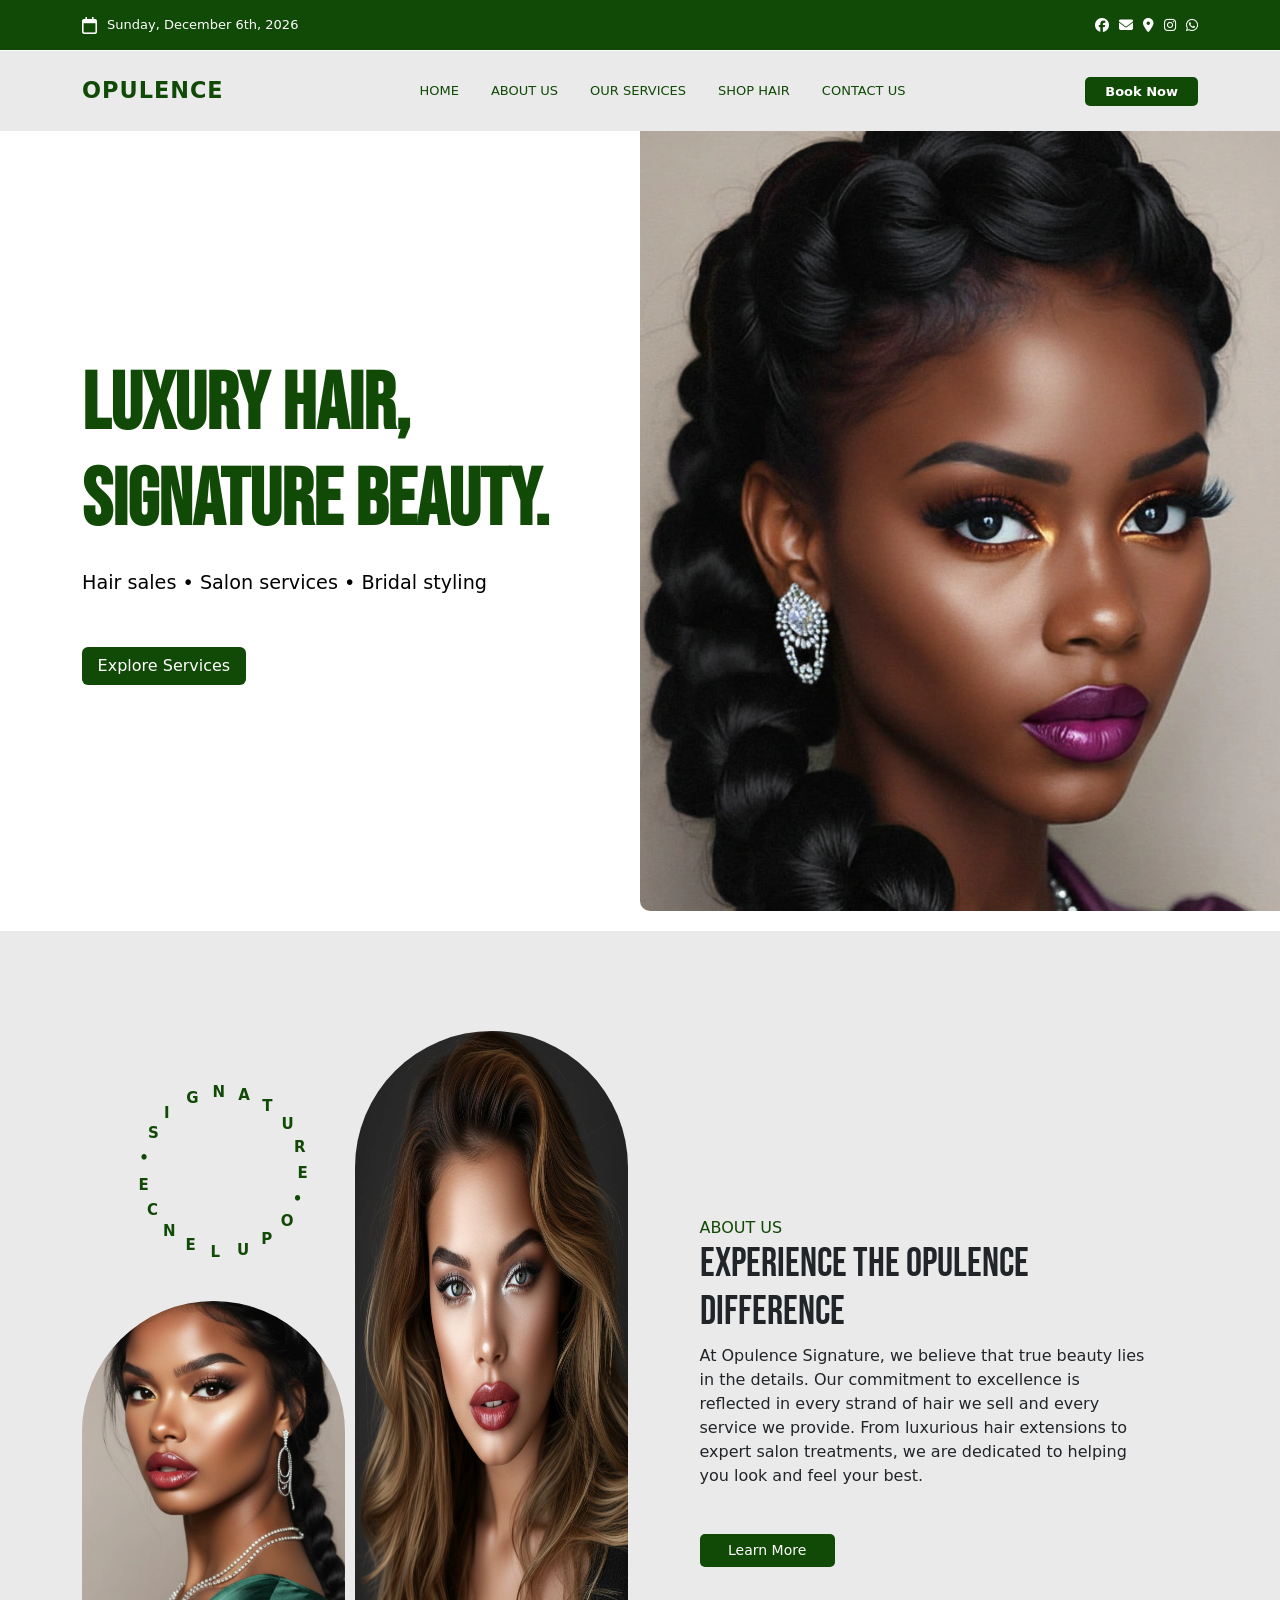
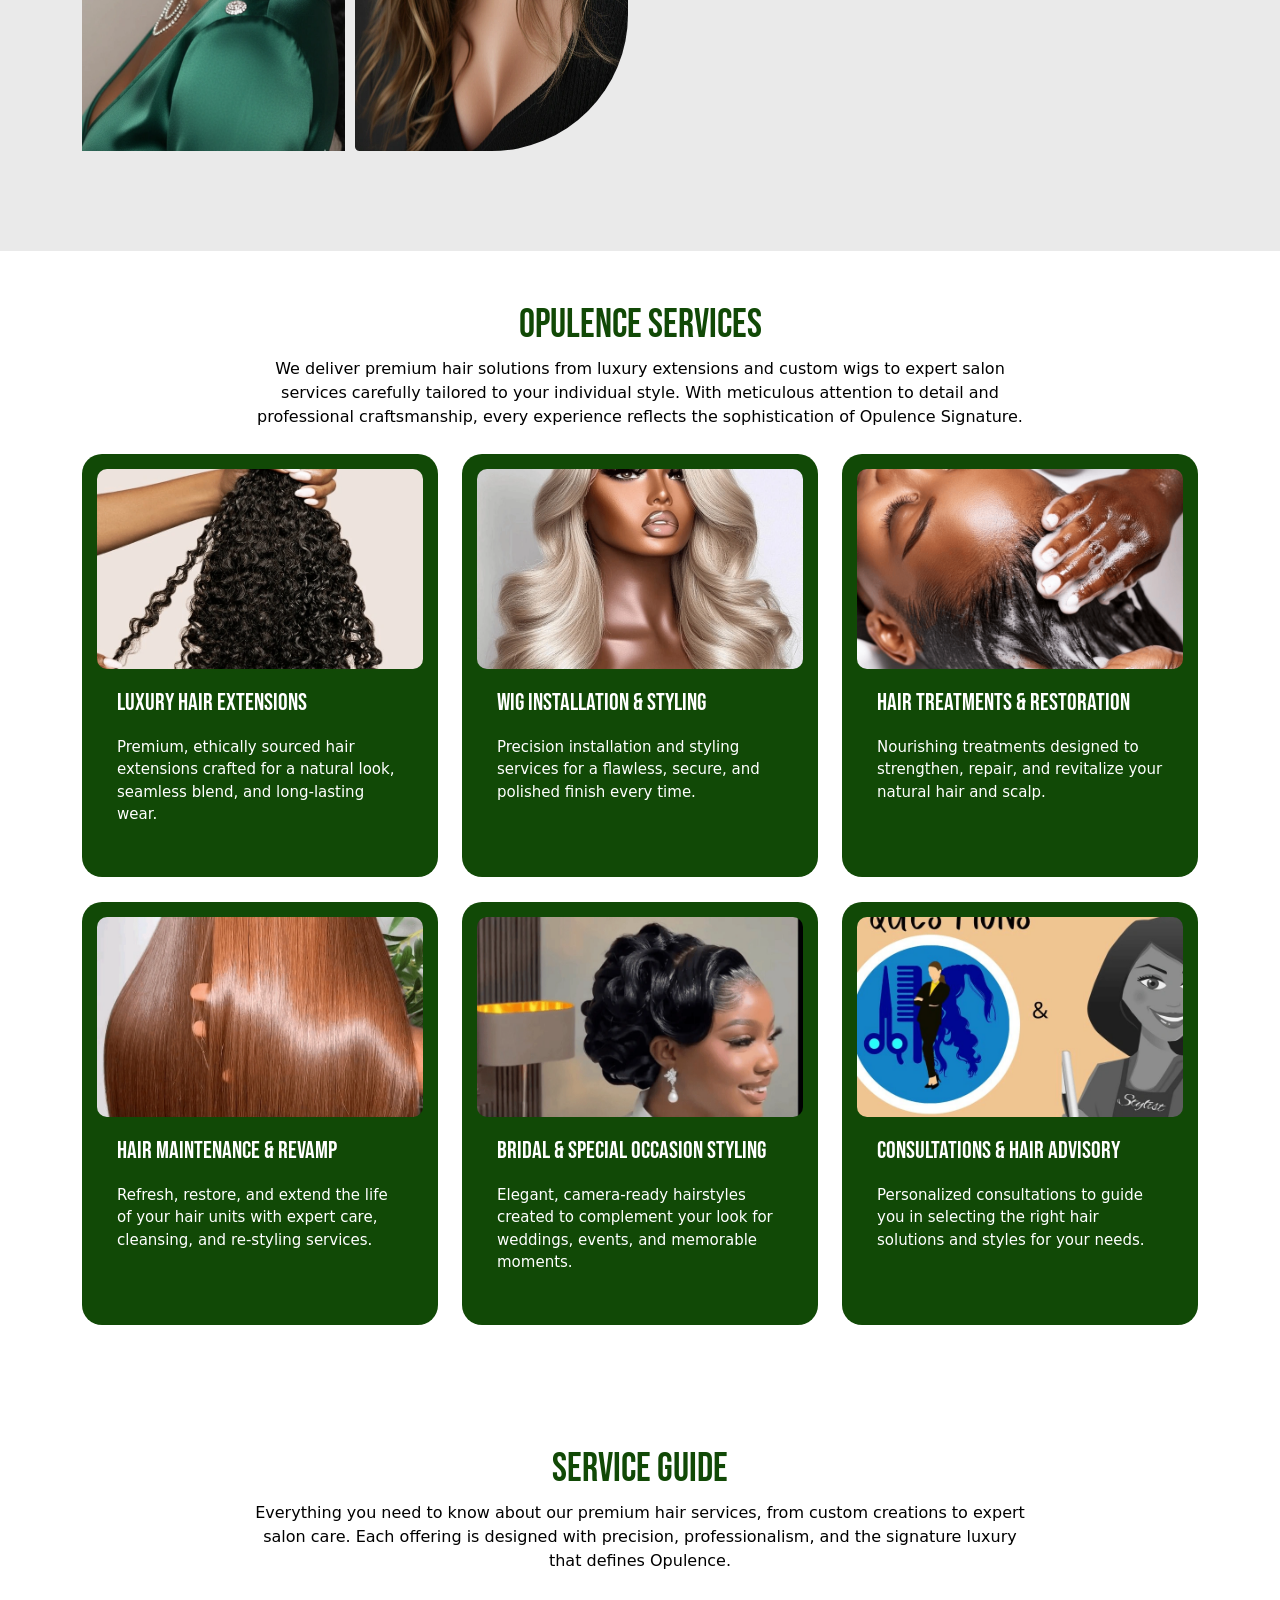
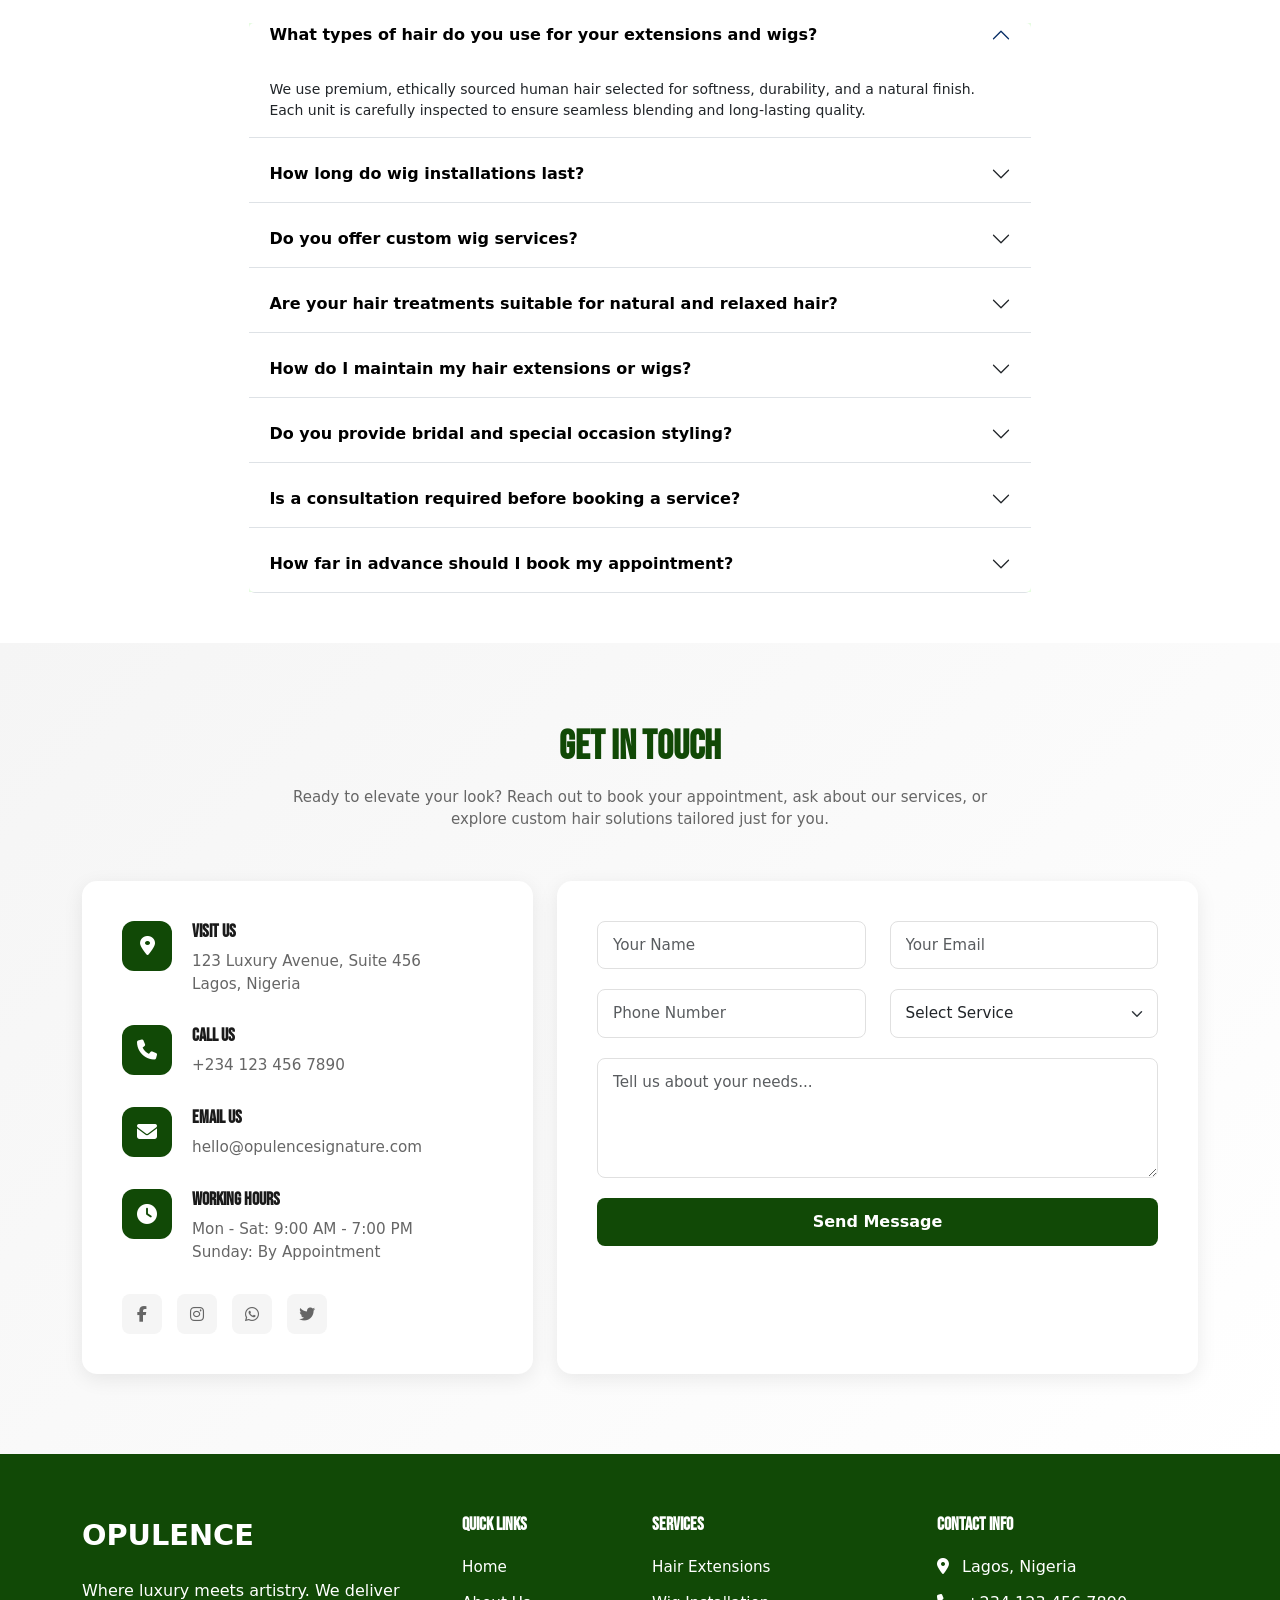
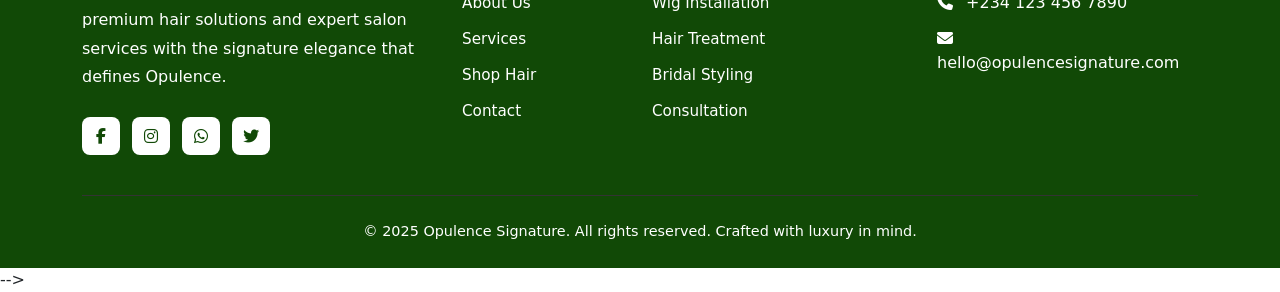
==== index.html @ a8ff4388 "okay" ====
<!doctype html>
<html lang="en">
  <head>
    <meta charset="UTF-8" />
    <meta name="viewport" content="width=device-width, initial-scale=1" />
    <title>Opulence Signature</title>
    <link
      href="https://cdn.jsdelivr.net/npm/bootstrap@5.3.3/dist/css/bootstrap.min.css"
      rel="stylesheet"
    />
    <link href="style.css" rel="stylesheet" />
    <link
      rel="stylesheet"
      href="https://cdnjs.cloudflare.com/ajax/libs/font-awesome/6.5.1/css/all.min.css"
    />
  </head>
  <body>
    <header>
      <div class="container">
        <div class="header-row">
          <div class="calendar-head">
            <i class="fa-regular fa-calendar"></i>
            <span id="info" class="text-white"></span>
          </div>
          <div class="socials">
            <a href="#" class="fa-brands fa-facebook"></a>
            <a href="#" class="fa-solid fa-envelope"></a>
            <a href="#" class="fa-solid fa-location-dot"></a>
            <a href="#" class="fa-brands fa-instagram"></a>
            <a href="#" class="fa-brands fa-whatsapp"></a>
          </div>
        </div>
      </div>
    </header>

    <div class="line"></div>

    <nav class="navbar navbar-expand-lg py-3 sticky-top">
      <div class="container">
        <a class="navbar-brand fw-bold" href="#"> OPULENCE </a>

        <button
          class="navbar-toggler"
          type="button"
          data-bs-toggle="collapse"
          data-bs-target="#opulenceNavbar"
        >
          <span class="navbar-toggler-icon"></span>
        </button>

        <div class="collapse navbar-collapse" id="opulenceNavbar">
          <ul class="navbar-nav mx-auto mb-2 mb-lg-0 gap-lg-3">
            <li class="nav-item">
              <a class="nav-link" href="#">Home</a>
            </li>

            <li class="nav-item">
              <a class="nav-link" href="#about-us">About Us</a>
            </li>

            <li class="nav-item">
              <a class="nav-link" href="#our-services"> Our Services</a>
            </li>
            <li class="nav-item">
              <a class="nav-link" href="#shop-hair">Shop Hair</a>
            </li>

            <li class="nav-item">
              <a class="nav-link" href="#contact-us">Contact Us</a>
            </li>
          </ul>
          <div class="nav-item">
            <a class="btn-contact" href="booknow.html">Book Now</a>
          </div>
        </div>
      </div>
    </nav>

    <section class="hero-section">
      <div class="container">
        <div class="row">
          <div class="col-md-6 luxury">
            <h1>
              Luxury Hair, <br />
              Signature Beauty.
            </h1>
            <p>Hair sales • Salon services • Bridal styling</p>
            <button class="btn btn-book">Explore Services</button>
          </div>
          <div class="col-md-6 hair-img"></div>
        </div>
      </div>
    </section>

    <section class="below-hero" id="about-us">
      <div class="container">
        <div class="round-text">
          <span style="--i: 2">O</span>
          <span style="--i: 3">P</span>
          <span style="--i: 4">U</span>
          <span style="--i: 5">L</span>
          <span style="--i: 6">E</span>
          <span style="--i: 7">N</span>
          <span style="--i: 8">C</span>
          <span style="--i: 9">E</span>
          <span style="--i: 10">•</span>
          <span style="--i: 11">S</span>
          <span style="--i: 12">I</span>
          <span style="--i: 13">G</span>
          <span style="--i: 14">N</span>
          <span style="--i: 15">A</span>
          <span style="--i: 16">T</span>
          <span style="--i: 17">U</span>
          <span style="--i: 18">R</span>
          <span style="--i: 19">E</span>
          <span style="--i: 20">•</span>
        </div>
        <div class="row">
          <div class="col-md-6 below-img">
            <img src="images/first.webp" alt="" />
            <img src="images/sec.webp" alt="" />
          </div>
          <div class="col-md-5 below-text">
            <span>ABOUT US </span>
            <h1>Experience the Opulence Difference</h1>
            <p>
              At Opulence Signature, we believe that true beauty lies in the
              details. Our commitment to excellence is reflected in every strand
              of hair we sell and every service we provide. From luxurious hair
              extensions to expert salon treatments, we are dedicated to helping
              you look and feel your best.
            </p>
            <button class="btn btn-learn">Learn More</button>
          </div>
        </div>
      </div>
    </section>

    <section class="service" id="our-services">
      <div class="container">
        <div class="service-text">
          <h1>Opulence Services</h1>
          <p>
            We deliver premium hair solutions from luxury extensions and custom
            wigs to expert salon services carefully tailored to your individual
            style. With meticulous attention to detail and professional
            craftsmanship, every experience reflects the sophistication of
            Opulence Signature.
          </p>
        </div>
        <div class="row servicerow justify-content-center">
          <div class="col-md-4">
            <div class="serviceCard">
              <img
                src="images/extension.webp"
                class="card-img-top"
                alt="Luxury Hair Extensions"
              />
              <div class="cardBody">
                <h4>Luxury Hair Extensions</h4>
                <p>
                  Premium, ethically sourced hair extensions crafted for a
                  natural look, seamless blend, and long-lasting wear.
                </p>
              </div>
            </div>
          </div>
          <div class="col-md-4">
            <div class="serviceCard">
              <img
                src="images/wig.webp"
                class="card-img-top"
                alt="Luxury Hair Extensions"
              />
              <div class="cardBody">
                <h4>Wig Installation & Styling</h4>
                <p>
                  Precision installation and styling services for a flawless,
                  secure, and polished finish every time.
                </p>
              </div>
            </div>
          </div>
          <div class="col-md-4">
            <div class="serviceCard">
              <img
                src="images/treatment.png"
                class="card-img-top"
                alt="Luxury Hair Extensions"
              />
              <div class="cardBody">
                <h4>Hair Treatments & Restoration</h4>
                <p>
                  Nourishing treatments designed to strengthen, repair, and
                  revitalize your natural hair and scalp.
                </p>
              </div>
            </div>
          </div>
          <div class="col-md-4">
            <div class="serviceCard">
              <img
                src="images/revamp.webp"
                class="card-img-top"
                alt="Luxury Hair Extensions"
              />
              <div class="cardBody">
                <h4>Hair Maintenance & Revamp</h4>
                <p>
                  Refresh, restore, and extend the life of your hair units with
                  expert care, cleansing, and re-styling services.
                </p>
              </div>
            </div>
          </div>
          <div class="col-md-4">
            <div class="serviceCard">
              <img
                src="images/bride.webp"
                class="card-img-top"
                alt="Luxury Hair Extensions"
              />
              <div class="cardBody">
                <h4>Bridal & Special Occasion Styling</h4>
                <p>
                  Elegant, camera-ready hairstyles created to complement your
                  look for weddings, events, and memorable moments.
                </p>
              </div>
            </div>
          </div>
          <div class="col-md-4">
            <div class="serviceCard">
              <img
                src="images/consult.webp"
                class="card-img-top"
                alt="Luxury Hair Extensions"
              />
              <div class="cardBody">
                <h4>Consultations & Hair Advisory</h4>
                <p>
                  Personalized consultations to guide you in selecting the right
                  hair solutions and styles for your needs.
                </p>
              </div>
            </div>
          </div>
        </div>
      </div>
    </section>

    <section class="faq-section">
      <div class="container">
        <div class="service-text">
          <h1>Service Guide</h1>
          <p>
            Everything you need to know about our premium hair services, from
            custom creations to expert salon care. Each offering is designed
            with precision, professionalism, and the signature luxury that
            defines Opulence.
          </p>
        </div>
        <div class="accordion faq-accordion" id="accordionExample">
          <div class="accordion-item mt-4">
            <div class="accordion-header">
              <button
                aria-label="Name"
                class="accordion-button"
                type="button"
                data-bs-toggle="collapse"
                data-bs-target="#collapseOne"
                aria-controls="collapseOne"
              >
                What types of hair do you use for your extensions and wigs?
              </button>
            </div>
            <div
              id="collapseOne"
              class="accordion-collapse collapse show"
              data-bs-parent="#accordionExample"
            >
              <div class="accordion-body">
                We use premium, ethically sourced human hair selected for
                softness, durability, and a natural finish. Each unit is
                carefully inspected to ensure seamless blending and long-lasting
                quality.
              </div>
            </div>
          </div>
          <div class="accordion-item mt-4">
            <div class="accordion-header">
              <button
                aria-label="Name"
                class="accordion-button collapsed"
                type="button"
                data-bs-toggle="collapse"
                data-bs-target="#collapseTwo"
                aria-controls="collapseTwo"
              >
                How long do wig installations last?
              </button>
            </div>
            <div
              id="collapseTwo"
              class="accordion-collapse collapse"
              data-bs-parent="#accordionExample"
            >
              <div class="accordion-body">
                Wig installations typically last 2–4 weeks, depending on your
                lifestyle, maintenance routine, and installation method. We
                provide aftercare guidance to help extend longevity.
              </div>
            </div>
          </div>
          <div class="accordion-item mt-4">
            <div class="accordion-header">
              <button
                aria-label="Name"
                class="accordion-button collapsed"
                type="button"
                data-bs-toggle="collapse"
                data-bs-target="#collapseThree"
                aria-controls="collapseThree"
              >
                Do you offer custom wig services?
              </button>
            </div>
            <div
              id="collapseThree"
              class="accordion-collapse collapse"
              data-bs-parent="#accordionExample"
            >
              <div class="accordion-body">
                Yes. We create custom wigs tailored to your head size, preferred
                texture, color, and density, ensuring a perfect fit and a truly
                personalized look.
              </div>
            </div>
          </div>
          <div class="accordion-item mt-4">
            <div class="accordion-header">
              <button
                aria-label="Name"
                class="accordion-button collapsed"
                type="button"
                data-bs-toggle="collapse"
                data-bs-target="#collapseFour"
                aria-controls="collapseFour"
              >
                Are your hair treatments suitable for natural and relaxed hair?
              </button>
            </div>
            <div
              id="collapseFour"
              class="accordion-collapse collapse"
              data-bs-parent="#accordionExample"
            >
              <div class="accordion-body">
                Absolutely. Our hair treatments are designed to support natural,
                relaxed, and transitioning hair, focusing on scalp health,
                moisture balance, and hair restoration.
              </div>
            </div>
          </div>
          <div class="accordion-item mt-4">
            <div class="accordion-header">
              <button
                aria-label="Name"
                class="accordion-button collapsed"
                type="button"
                data-bs-toggle="collapse"
                data-bs-target="#collapseFive"
                aria-controls="collapseFive"
              >
                How do I maintain my hair extensions or wigs?
              </button>
            </div>
            <div
              id="collapseFive"
              class="accordion-collapse collapse"
              data-bs-parent="#accordionExample"
            >
              <div class="accordion-body">
                We recommend gentle cleansing, proper storage, minimal heat use,
                and regular maintenance appointments. Our Hair Maintenance &
                Revamp service is ideal for keeping your units in excellent
                condition.
              </div>
            </div>
          </div>
          <div class="accordion-item mt-4">
            <div class="accordion-header">
              <button
                aria-label="Name"
                class="accordion-button collapsed"
                type="button"
                data-bs-toggle="collapse"
                data-bs-target="#collapseSix"
                aria-controls="collapseSix"
              >
                Do you provide bridal and special occasion styling?
              </button>
            </div>
            <div
              id="collapseSix"
              class="accordion-collapse collapse"
              data-bs-parent="#accordionExample"
            >
              <div class="accordion-body">
                Yes. We offer bridal and event styling services tailored to your
                outfit, theme, and personal style, ensuring an elegant,
                camera-ready finish for your special day.
              </div>
            </div>
          </div>
          <div class="accordion-item mt-4">
            <div class="accordion-header">
              <button
                aria-label="Name"
                class="accordion-button collapsed"
                type="button"
                data-bs-toggle="collapse"
                data-bs-target="#collapseSeven"
                aria-controls="collapseSeven"
              >
                Is a consultation required before booking a service?
              </button>
            </div>
            <div
              id="collapseSeven"
              class="accordion-collapse collapse"
              data-bs-parent="#accordionExample"
            >
              <div class="accordion-body">
                Consultations are highly recommended, especially for custom
                wigs, treatments, and bridal services. This allows us to assess
                your needs and deliver the best results.
              </div>
            </div>
          </div>
          <div class="accordion-item mt-4">
            <div class="accordion-header">
              <button
                aria-label="Name"
                class="accordion-button collapsed"
                type="button"
                data-bs-toggle="collapse"
                data-bs-target="#collapseEight"
                aria-controls="collapseEight"
              >
                How far in advance should I book my appointment?
              </button>
            </div>
            <div
              id="collapseEight"
              class="accordion-collapse collapse"
              data-bs-parent="#accordionExample"
            >
              <div class="accordion-body">
                We advise booking at least 1-2 weeks in advance. Bridal and
                special occasion services should be scheduled earlier to secure
                your preferred date.
              </div>
            </div>
          </div>
        </div>
      </div>
    </section>

    <section class="contact-section" id="contact-us">
      <div class="container">
        <div class="contact-text">
          <h1>Get in Touch</h1>
          <p>
            Ready to elevate your look? Reach out to book your appointment, ask
            about our services, or explore custom hair solutions tailored just
            for you.
          </p>
        </div>

        <div class="row">
          <div class="col-lg-5 mb-4 mb-lg-0">
            <div class="contact-info">
              <div class="contact-item">
                <div class="contact-icon">
                  <i class="fa-solid fa-location-dot"></i>
                </div>
                <div class="contact-details">
                  <h5>Visit Us</h5>
                  <p>123 Luxury Avenue, Suite 456<br />Lagos, Nigeria</p>
                </div>
              </div>

              <div class="contact-item">
                <div class="contact-icon">
                  <i class="fa-solid fa-phone"></i>
                </div>
                <div class="contact-details">
                  <h5>Call Us</h5>
                  <p><a href="tel:+1234567890">+234 123 456 7890</a></p>
                </div>
              </div>

              <div class="contact-item">
                <div class="contact-icon">
                  <i class="fa-solid fa-envelope"></i>
                </div>
                <div class="contact-details">
                  <h5>Email Us</h5>
                  <p>
                    <a href="mailto:hello@opulencesignature.com"
                      >hello@opulencesignature.com</a
                    >
                  </p>
                </div>
              </div>

              <div class="contact-item">
                <div class="contact-icon">
                  <i class="fa-solid fa-clock"></i>
                </div>
                <div class="contact-details">
                  <h5>Working Hours</h5>
                  <p>
                    Mon - Sat: 9:00 AM - 7:00 PM<br />Sunday: By Appointment
                  </p>
                </div>
              </div>

              <div class="social-links">
                <a href="#" class="social-link"
                  ><i class="fa-brands fa-facebook-f"></i
                ></a>
                <a href="#" class="social-link"
                  ><i class="fa-brands fa-instagram"></i
                ></a>
                <a href="#" class="social-link"
                  ><i class="fa-brands fa-whatsapp"></i
                ></a>
                <a href="#" class="social-link"
                  ><i class="fa-brands fa-twitter"></i
                ></a>
              </div>
            </div>
          </div>

          <div class="col-lg-7">
            <div class="contact-form">
              <form>
                <div class="row">
                  <div class="col-md-6">
                    <input
                      type="text"
                      class="form-control"
                      placeholder="Your Name"
                      required
                    />
                  </div>
                  <div class="col-md-6">
                    <input
                      type="email"
                      class="form-control"
                      placeholder="Your Email"
                      required
                    />
                  </div>
                </div>

                <div class="row">
                  <div class="col-md-6">
                    <input
                      type="tel"
                      class="form-control"
                      placeholder="Phone Number"
                      required
                    />
                  </div>
                  <div class="col-md-6">
                    <select class="form-select" required>
                      <option value="" selected disabled>Select Service</option>
                      <option value="extensions">Luxury Hair Extensions</option>
                      <option value="wig">Wig Installation & Styling</option>
                      <option value="treatment">
                        Hair Treatments & Restoration
                      </option>
                      <option value="maintenance">
                        Hair Maintenance & Revamp
                      </option>
                      <option value="bridal">Bridal & Special Occasion</option>
                      <option value="consultation">Consultation</option>
                    </select>
                  </div>
                </div>

                <textarea
                  class="form-control"
                  placeholder="Tell us about your needs..."
                  required
                ></textarea>

                <button type="submit" class="btn-submit">Send Message</button>
              </form>
            </div>
          </div>
        </div>
      </div>
    </section>

    <footer class="footer">
      <div class="container">
        <div class="footer-content">
          <div class="row">
            <div class="col-lg-4 mb-4 mb-lg-0">
              <a href="#" class="footer-logo">OPULENCE</a>
              <p class="footer-description">
                Where luxury meets artistry. We deliver premium hair solutions
                and expert salon services with the signature elegance that
                defines Opulence.
              </p>
              <div class="footer-socials">
                <a href="#" class="footer-social-link"
                  ><i class="fa-brands fa-facebook-f"></i
                ></a>
                <a href="#" class="footer-social-link"
                  ><i class="fa-brands fa-instagram"></i
                ></a>
                <a href="#" class="footer-social-link"
                  ><i class="fa-brands fa-whatsapp"></i
                ></a>
                <a href="#" class="footer-social-link"
                  ><i class="fa-brands fa-twitter"></i
                ></a>
              </div>
            </div>

            <div class="col-lg-2 col-md-4 col-6 mb-4 mb-lg-0">
              <h5>Quick Links</h5>
              <ul class="footer-links">
                <li><a href="#">Home</a></li>
                <li><a href="#about-us">About Us</a></li>
                <li><a href="#our-services">Services</a></li>
                <li><a href="#shop-hair">Shop Hair</a></li>
                <li><a href="#contact-us">Contact</a></li>
              </ul>
            </div>

            <div class="col-lg-3 col-md-4 col-6 mb-4 mb-lg-0">
              <h5>Services</h5>
              <ul class="footer-links">
                <li><a href="#">Hair Extensions</a></li>
                <li><a href="#">Wig Installation</a></li>
                <li><a href="#">Hair Treatment</a></li>
                <li><a href="#">Bridal Styling</a></li>
                <li><a href="#">Consultation</a></li>
              </ul>
            </div>

            <div class="col-lg-3 col-12 col-md-4">
              <h5>Contact Info</h5>
              <ul class="footer-links">
                <li>
                  <i
                    class="fa-solid fa-location-dot"
                    style="margin-right: 8px"
                  ></i>
                  Lagos, Nigeria
                </li>
                <li>
                  <i class="fa-solid fa-phone" style="margin-right: 8px"></i>
                  +234 123 456 7890
                </li>
                <li>
                  <i class="fa-solid fa-envelope" style="margin-right: 8px"></i>
                  hello@opulencesignature.com
                </li>
              </ul>
            </div>
          </div>
        </div>

        <div class="footer-bottom">
          <p>
            &copy; 2025 Opulence Signature. All rights reserved. Crafted with
            luxury in mind.
          </p>
        </div>
      </div>
    </footer>
    -->

    <script src="https://cdn.jsdelivr.net/npm/bootstrap@5.3.3/dist/js/bootstrap.bundle.min.js"></script>
    <script src="index.js"></script>
  </body>
</html>
---- style.css ----
@import url("https://fonts.googleapis.com/css2?family=Bebas+Neue&display=swap");

* {
  margin: 0;
  padding: 0;
  box-sizing: border-box;
}

html {
  scroll-behavior: smooth;
}

h1,
h2,
h3,
h4,
h5,
h6 {
  font-family: "Bebas Neue", sans-serif;
}

a {
  text-decoration: none;
}
.navbar-brand {
  letter-spacing: 1px;
  font-size: 1.4rem;
  color: #114906;
}

.nav-link {
  text-transform: uppercase;
  font-size: 13px;
  color: #114906;
  font-weight: 500;
}

.nav-link:hover,
.nav-link:focus {
  color: black !important;
}

header {
  background: #114906;
  height: 50px;
  display: flex;
  align-items: center;
}
.line {
  height: 1px;
  background: white;
}
.navbar {
  /* background: #114906; */
  background: #eaeaea;
  height: 80px;
  /* box-shadow: rgba(0, 0, 0, 0.24) 0px 3px 8px; */
}
.hero-section {
  background: white;
  color: black;
  height: calc(100vh - 120px);
}
header i {
  color: white;
}
.calendar-head {
  display: flex;
  align-items: center;
  gap: 10px;
}
.calendar-head span {
  font-size: 13px;
}
.calendar-head i {
  font-size: 17px;
}
.socials a {
  font-size: 14px;
  color: white;
}
.socials {
  display: flex;
  gap: 10px;
}
.header-row {
  display: flex;
  justify-content: space-between;
  align-items: center;
}
.btn-contact {
  background: #114906;
  color: white;
  font-size: 13px;
  padding: 7px 20px;
  border-radius: 5px;
  font-weight: 600;
}
.hair-img {
  background: url("images/hero.webp");
  height: calc(100vh - 120px);
  position: absolute;
  right: 0;
  background-size: cover;
  border-bottom-left-radius: 10px;
}
.luxury {
  display: flex;
  flex-direction: column;
  justify-content: center;
  height: calc(100vh - 120px);
}
.luxury h1 {
  font-size: 5rem;
  margin-bottom: 20px;
  font-weight: 900;
  font-family: "Bebas Neue", sans-serif;
  font-style: normal;
  color: #114906;
}

.luxury p {
  font-size: 1.2rem;
  margin-bottom: 20px;
}
.luxury button {
  margin-right: 10px;
}
.btn-shop {
  background: #114906;
  color: white;
}
.btn-book {
  background: #114906;
  color: white;
  width: 30%;
  margin-top: 30px;
}

.btn-book:hover {
  background: white;
  color: black;
  transition: all 0.5s ease;
  border: 1px solid black;
}

.below-hero {
  padding: 100px 0;
  position: relative;
  background: #eaeaea;
  margin-top: 20px;
}

.below-img {
  display: flex;
  gap: 10px;
  width: 50%;
  align-items: flex-end;
}

.below-img > :nth-child(1) {
  width: 50%;
  border-top-left-radius: 150px;
  border-top-right-radius: 150px;
  height: 50vh;
  object-fit: cover;
}

.below-img > :nth-child(2) {
  width: 50%;
  border-radius: 5px;
  height: 80vh;
  border-top-left-radius: 150px;
  border-top-right-radius: 150px;
  border-bottom-right-radius: 150px;
}
.below-text {
  display: flex;
  flex-direction: column;
  justify-content: center;
  margin: auto;
}

.below-text span {
  font-weight: 200;
  color: #114906;
}

.btn-learn:hover {
  background: gray;
  color: white;
  transition: 0.5s;
}
.btn-learn {
  background: #114906;
  color: white;
  border: none;
  border-radius: 5px;
  cursor: pointer;
  margin-top: 30px;
  width: 30%;
  font-size: 14px;
}
.round {
  animation: spin 10s linear infinite;
  font-weight: 700;
  font-size: 25px;
}

@keyframes spin {
  from {
    transform: rotate(0deg);
  }
  to {
    transform: rotate(360deg);
  }
}

/* .round-text {
  position: absolute;
  width: 150px;
  height: 150px;
}

.round-text span {
  position: absolute;
  left: 75%;
  top: 50px;
  transform-origin: 0 70px;
  font-size: 15px;
  transform: rotate(calc(var(--i) * 19deg));
  font-weight: 800;
} */

.round-text {
  position: absolute;
  top: 25%;
  left: 17%;
  width: 200px;
  height: 200px;
  transform: translate(-50%, -50%);
  animation: spin 10s linear infinite;
}

.round-text span {
  position: absolute;
  top: 50%;
  left: 50%;
  transform: rotate(calc(var(--i) * 19deg)) translate(80px)
    rotate(calc(var(--i) * -19deg));
  font-size: 15px;
  letter-spacing: 2px;
  font-weight: 800;
  color: #114906;
}

@keyframes spin {
  from {
    transform: translate(-50%, -50%) rotate(0deg);
  }
  to {
    transform: translate(-50%, -50%) rotate(360deg);
  }
}

.service {
  padding-bottom: 70px;
  height: 100%;
}

.service-text {
  text-align: center;
}

.service-text h1 {
  color: #114906;
  padding-top: 50px;
}

.service-text p {
  color: #000000;
  width: 70%;
  margin: auto;
}

.serviceCard {
  background: #114906;
  border-radius: 20px;
  padding: 15px;
  color: white;
  height: 100%;
  display: flex;
  flex-direction: column;
  overflow: hidden;
}

.servicerow .col-md-4 {
  margin-top: 25px !important;
}

.cardBody {
  display: flex;
  flex-direction: column;
  justify-content: space-between;
  flex-grow: 1;
  padding: 20px 20px 10px 20px;
}

.cardBody p {
  font-size: 15px;
  padding: 10px 0;
  flex-grow: 1;
}

.cardBody button {
  background: white;
  color: #114906;
  font-size: 14px;
  align-self: flex-start;
  transition: 0.3s ease;
  font-weight: 600;
}

.cardBody button:hover {
  background: white;
  color: #114906;
  opacity: 0.9;
}

.card-img-top {
  height: 200px;
  border-radius: 10px;
  object-fit: cover;
}

.faq-section-head-text p {
  font-size: 14px !important;
  width: 35%;
  display: flex;
  margin: auto;
}

.faq-section-head-text {
  text-align: center;
  margin-top: 20px;
}

.faq-section-head-text h2 {
  color: #111111;
  font-weight: 600;
  font-size: 27px;
  margin-top: 20px;
}

.accordion-body {
  font-size: 14px;
}

.accordion-header button {
  font-size: 14px;
}

.faq-here {
  font-size: 15px;
  font-weight: 600;
  padding-top: 30px;
}

.faq-here span a {
  color: #126b02 !important;
  text-decoration: underline;
  padding-left: 3px;
}

.accordion-item {
  border-top: none !important;
  border-right: none !important;
  border-left: none !important;
  border-left: none !important;
  outline: 0 !important;
  background: transparent !important;
}

.accordion-button:focus {
  border: none !important;
  box-shadow: none !important;
  background: white !important;
}

.accordion-button {
  border: none !important;
  box-shadow: none !important;
  background: white !important;
  padding-top: 0 !important;
  font-size: 16px !important;
  font-weight: 600 !important;
  color: black !important;
}

.accordion-header {
  display: flex;
  background: #e6fce1;
  height: 100%;
  width: 100%;
  margin: auto;
  justify-content: center;
  align-items: center;
}

.accordion {
  width: 70%;
  margin: auto;
  margin-top: 50px;
  margin-bottom: 50px;
}

/* Contact Section */
.contact-section {
  padding: 80px 0;
  background: linear-gradient(135deg, #f5f5f5 0%, #ffffff 100%);
}

.contact-text {
  text-align: center;
  margin-bottom: 50px;
}

.contact-text h1 {
  font-size: 2.5rem;
  font-weight: 700;
  color: #114906;
  margin-bottom: 15px;
}

.contact-text p {
  font-size: 15px;
  color: #666;
  max-width: 700px;
  margin: 0 auto;
}

.contact-info {
  background: white;
  padding: 40px;
  border-radius: 15px;
  box-shadow: 0 5px 20px rgba(0, 0, 0, 0.08);
  height: 100%;
}

.contact-item {
  display: flex;
  align-items: flex-start;
  gap: 20px;
  margin-bottom: 30px;
}

.contact-item:last-child {
  margin-bottom: 0;
}

.contact-icon {
  width: 50px;
  height: 50px;
  background: #114906;
  border-radius: 12px;
  display: flex;
  align-items: center;
  justify-content: center;
  flex-shrink: 0;
}

.contact-icon i {
  color: white;
  font-size: 20px;
}

.contact-details h5 {
  font-size: 1.1rem;
  font-weight: 600;
  color: #1a1a1a;
  margin-bottom: 8px;
}

.contact-details p {
  color: #666;
  margin: 0;
  font-size: 0.95rem;
}

.contact-details a {
  color: #666;
  text-decoration: none;
  transition: color 0.3s;
}

.contact-details a:hover {
  background: #114906;
  color: white;
}

.contact-form {
  background: white;
  padding: 40px;
  border-radius: 15px;
  box-shadow: 0 5px 20px rgba(0, 0, 0, 0.08);
  height: 100%;
}

.contact-form .form-control,
.contact-form .form-select {
  border: 1px solid #e0e0e0;
  padding: 12px 15px;
  border-radius: 8px;
  margin-bottom: 20px;
  font-size: 0.95rem;
}

.contact-form .form-control:focus,
.contact-form .form-select:focus {
  background: #fff;
  box-shadow: 0 0 0 0.2rem rgba(212, 165, 116, 0.15);
}

.contact-form textarea.form-control {
  min-height: 120px;
  resize: vertical;
}

.btn-submit {
  background: #114906;
  color: white;
  padding: 12px 40px;
  border: none;
  border-radius: 8px;
  font-weight: 600;
  font-size: 1rem;
  width: 100%;
  transition:
    transform 0.3s,
    box-shadow 0.3s;
}

.btn-submit:hover {
  transform: translateY(-2px);
  box-shadow: 0 5px 15px rgba(212, 165, 116, 0.3);
}

.social-links {
  display: flex;
  gap: 15px;
  margin-top: 25px;
}

.social-link {
  width: 40px;
  height: 40px;
  background: #f5f5f5;
  border-radius: 8px;
  display: flex;
  align-items: center;
  justify-content: center;
  color: #666;
  text-decoration: none;
  transition: all 0.3s;
}

.social-link:hover {
  background: #114906;
  color: white;
  transform: translateY(-3px);
}

/* Footer */
.footer {
  background: #114906;
  color: #fff;
  padding: 60px 0 0;
}

.footer-content {
  padding-bottom: 40px;
  border-bottom: 1px solid #333;
}

.footer-logo {
  font-size: 1.8rem;
  font-weight: 700;
  color: #fff;
  margin-bottom: 20px;
  display: block;
}

.footer-description {
  color: #fff;
  line-height: 1.8;
  margin-bottom: 25px;
}

.footer h5 {
  color: white;
  font-size: 1.1rem;
  font-weight: 600;
  margin-bottom: 20px;
}

.footer-links {
  list-style: none;
  padding: 0;
  margin: 0;
}

.footer-links li {
  margin-bottom: 12px;
}

.footer-links a {
  color: #fff;
  text-decoration: none;
  transition: color 0.3s;
  font-size: 0.95rem;
}

.footer-links a:hover {
  color: #999;
}

.footer-bottom {
  padding: 25px 0;
  text-align: center;
}

.footer-bottom p {
  margin: 0;
  font-size: 0.9rem;
  color: #fff;
}

.footer-socials {
  display: flex;
  gap: 12px;
  margin-top: 20px;
}

.footer-social-link {
  width: 38px;
  height: 38px;
  background: #fff;
  border-radius: 8px;
  display: flex;
  align-items: center;
  justify-content: center;
  color: #114906;
  text-decoration: none;
  transition: all 0.3s;
}

.footer-social-link:hover {
  background: #114906;
  color: white;
}

@media (max-width: 768px) {
  .contact-text h1 {
    font-size: 2rem;
  }

  .contact-info,
  .contact-form {
    padding: 30px 20px;
  }

  .footer {
    text-align: center;
  }

  .footer-socials {
    justify-content: center;
  }
}

/* BOOKING */
.booking-header {
  background: white;
  padding: 20px 0;
  box-shadow: 0 2px 10px rgba(0, 0, 0, 0.05);
  position: sticky;
  top: 0;
  z-index: 1000;
}

.logo {
  font-size: 1.5rem;
  font-weight: 700;
  color: #114906;
  text-decoration: none;
}

.back-link {
  color: #666;
  text-decoration: none;
  font-size: 0.95rem;
  transition: color 0.3s;
}

.back-link:hover {
  color: #114906;
}

.back-link i {
  margin-right: 8px;
}

/* Booking Section */
.booking-section {
  padding: 60px 0;
}

.booking-hero {
  text-align: center;
  margin-bottom: 50px;
}

.booking-hero h1 {
  font-size: 2.8rem;
  font-weight: 700;
  color: #1a1a1a;
  margin-bottom: 15px;
}

.booking-hero p {
  font-size: 1.1rem;
  color: #666;
  max-width: 600px;
  margin: 0 auto;
}

/* Progress Steps */
.progress-steps {
  display: flex;
  justify-content: center;
  align-items: center;
  margin-bottom: 50px;
  padding: 0 20px;
}

.step {
  display: flex;
  flex-direction: column;
  align-items: center;
  position: relative;
}

.step-number {
  width: 50px;
  height: 50px;
  border-radius: 50%;
  background: #e0e0e0;
  color: #999;
  display: flex;
  align-items: center;
  justify-content: center;
  font-weight: 700;
  font-size: 1.2rem;
  margin-bottom: 10px;
  transition: all 0.3s;
}

.step.active .step-number {
  background: #114906;
  color: white;
}

.step.completed .step-number {
  background: #4caf50;
  color: white;
}

.step-label {
  font-size: 0.85rem;
  color: #999;
  text-align: center;
}

.step.active .step-label {
  color: #1a1a1a;
  font-weight: 600;
}

.step-line {
  width: 100px;
  height: 2px;
  background: #e0e0e0;
  margin: 0 15px;
  margin-bottom: 35px;
}

/* Booking Form */
.booking-card {
  background: white;
  border-radius: 20px;
  padding: 50px;
  box-shadow: 0 10px 40px rgba(0, 0, 0, 0.08);
  max-width: 800px;
  margin: 0 auto;
}

.form-section {
  margin-bottom: 35px;
}

.form-section h3 {
  font-size: 1.3rem;
  font-weight: 600;
  color: #1a1a1a;
  margin-bottom: 20px;
  display: flex;
  align-items: center;
  gap: 10px;
}

.form-section h3 i {
  color: #114906;
}

.form-control,
.form-select {
  border: 2px solid #e0e0e0;
  padding: 14px 18px;
  border-radius: 10px;
  font-size: 0.95rem;
  transition: all 0.3s;
}

.form-control:focus,
.form-select:focus {
  border-color: #114906;
  box-shadow: 0 0 0 0.2rem rgba(212, 165, 116, 0.15);
}

.form-label {
  font-weight: 500;
  color: #333;
  margin-bottom: 8px;
}

textarea.form-control {
  min-height: 120px;
  resize: vertical;
}

/* Service Cards */
.service-grid {
  display: grid;
  grid-template-columns: repeat(auto-fit, minmax(200px, 1fr));
  gap: 15px;
  margin-bottom: 20px;
}

.service-card {
  border: 2px solid #e0e0e0;
  border-radius: 12px;
  padding: 20px;
  text-align: center;
  cursor: pointer;
  transition: all 0.3s;
}

.service-card:hover {
  border-color: #114906;
  transform: translateY(-3px);
}

.service-card.selected {
  border-color: #114906;
  background: linear-gradient(135deg, #fef9f3 0%, #fff 100%);
}

.service-card i {
  font-size: 2rem;
  color: #114906;
  margin-bottom: 10px;
}

.service-card h5 {
  font-size: 0.95rem;
  font-weight: 600;
  color: #1a1a1a;
  margin: 0;
}

/* Time Slots */
.time-slots {
  display: grid;
  grid-template-columns: repeat(auto-fill, minmax(120px, 1fr));
  gap: 10px;
}

.time-slot {
  border: 2px solid #e0e0e0;
  border-radius: 8px;
  padding: 12px;
  text-align: center;
  cursor: pointer;
  transition: all 0.3s;
  font-weight: 500;
}

.time-slot:hover {
  border-color: #114906;
}

.time-slot.selected {
  border-color: #114906;
  background: #114906;
  color: white;
}

.time-slot.unavailable {
  opacity: 0.4;
  cursor: not-allowed;
  background: #f5f5f5;
}

/* Buttons */
.btn-booking {
  background: #114906;
  color: white;
  padding: 15px 50px;
  border: none;
  border-radius: 10px;
  font-weight: 600;
  font-size: 1rem;
  width: 100%;
  transition: all 0.3s;
  margin-top: 30px;
}

.btn-booking:hover {
  transform: translateY(-2px);
  box-shadow: 0 8px 20px rgba(212, 165, 116, 0.3);
}

.btn-secondary {
  background: #f5f5f5;
  color: #666;
  padding: 15px 50px;
  border: none;
  border-radius: 10px;
  font-weight: 600;
  font-size: 1rem;
  width: 100%;
  transition: all 0.3s;
  margin-top: 10px;
}

.btn-secondary:hover {
  background: #e0e0e0;
}

/* Summary Box */
.booking-summary {
  background: #f9f9f9;
  border-radius: 12px;
  padding: 25px;
  margin-top: 30px;
}

.booking-summary h4 {
  font-size: 1.1rem;
  font-weight: 600;
  color: #1a1a1a;
  margin-bottom: 15px;
}

.summary-item {
  display: flex;
  justify-content: space-between;
  padding: 10px 0;
  border-bottom: 1px solid #e0e0e0;
}

.summary-item:last-child {
  border-bottom: none;
  font-weight: 600;
  color: #114906;
}

/* Success Message */
.success-message {
  display: none;
  text-align: center;
  padding: 40px;
}

.success-message i {
  font-size: 4rem;
  color: #4caf50;
  margin-bottom: 20px;
}

.success-message h2 {
  font-size: 2rem;
  font-weight: 700;
  color: #1a1a1a;
  margin-bottom: 15px;
}

.success-message p {
  color: #666;
  font-size: 1.1rem;
}

@media (max-width: 768px) {
  .booking-hero h1 {
    font-size: 2rem;
  }

  .booking-card {
    padding: 30px 20px;
  }

  .progress-steps {
    flex-wrap: wrap;
    gap: 20px;
  }

  .step-line {
    display: none;
  }

  .service-grid {
    grid-template-columns: 1fr;
  }
  .navbar-nav {
    background: #114906;
    padding: 0 12px;
    margin-top: 10px;
    border-radius: 5px;
  }

  .nav-link {
    color: white;
  }

  .hair-img {
    display: none;
  }

  .btn-book {
    width: 80%;
    padding: 10px 0;
  }

  .below-img > :nth-child(1) {
    width: 100%;
    height: 40vh;
  }

  .below-img > :nth-child(2) {
    width: 100%;
    height: 60vh;
  }

  .below-img {
    margin-bottom: 30px;
  }

  .round-text {
    position: absolute;
    top: 15%;
    left: 25%;
  }

  .round-text span {
    position: absolute;
    top: 50%;
    left: 50%;
  }
  .service-text p {
    width: 100%;
    font-size: 12px;
  }
  .accordion {
    width: 100%;
    margin: auto;
    margin-top: 50px;
    margin-bottom: 50px;
  }

  .progress-steps {
    display: flex;
    justify-content: center;
    align-items: center;
    margin-bottom: 50px;
    padding: 0;
  }
}
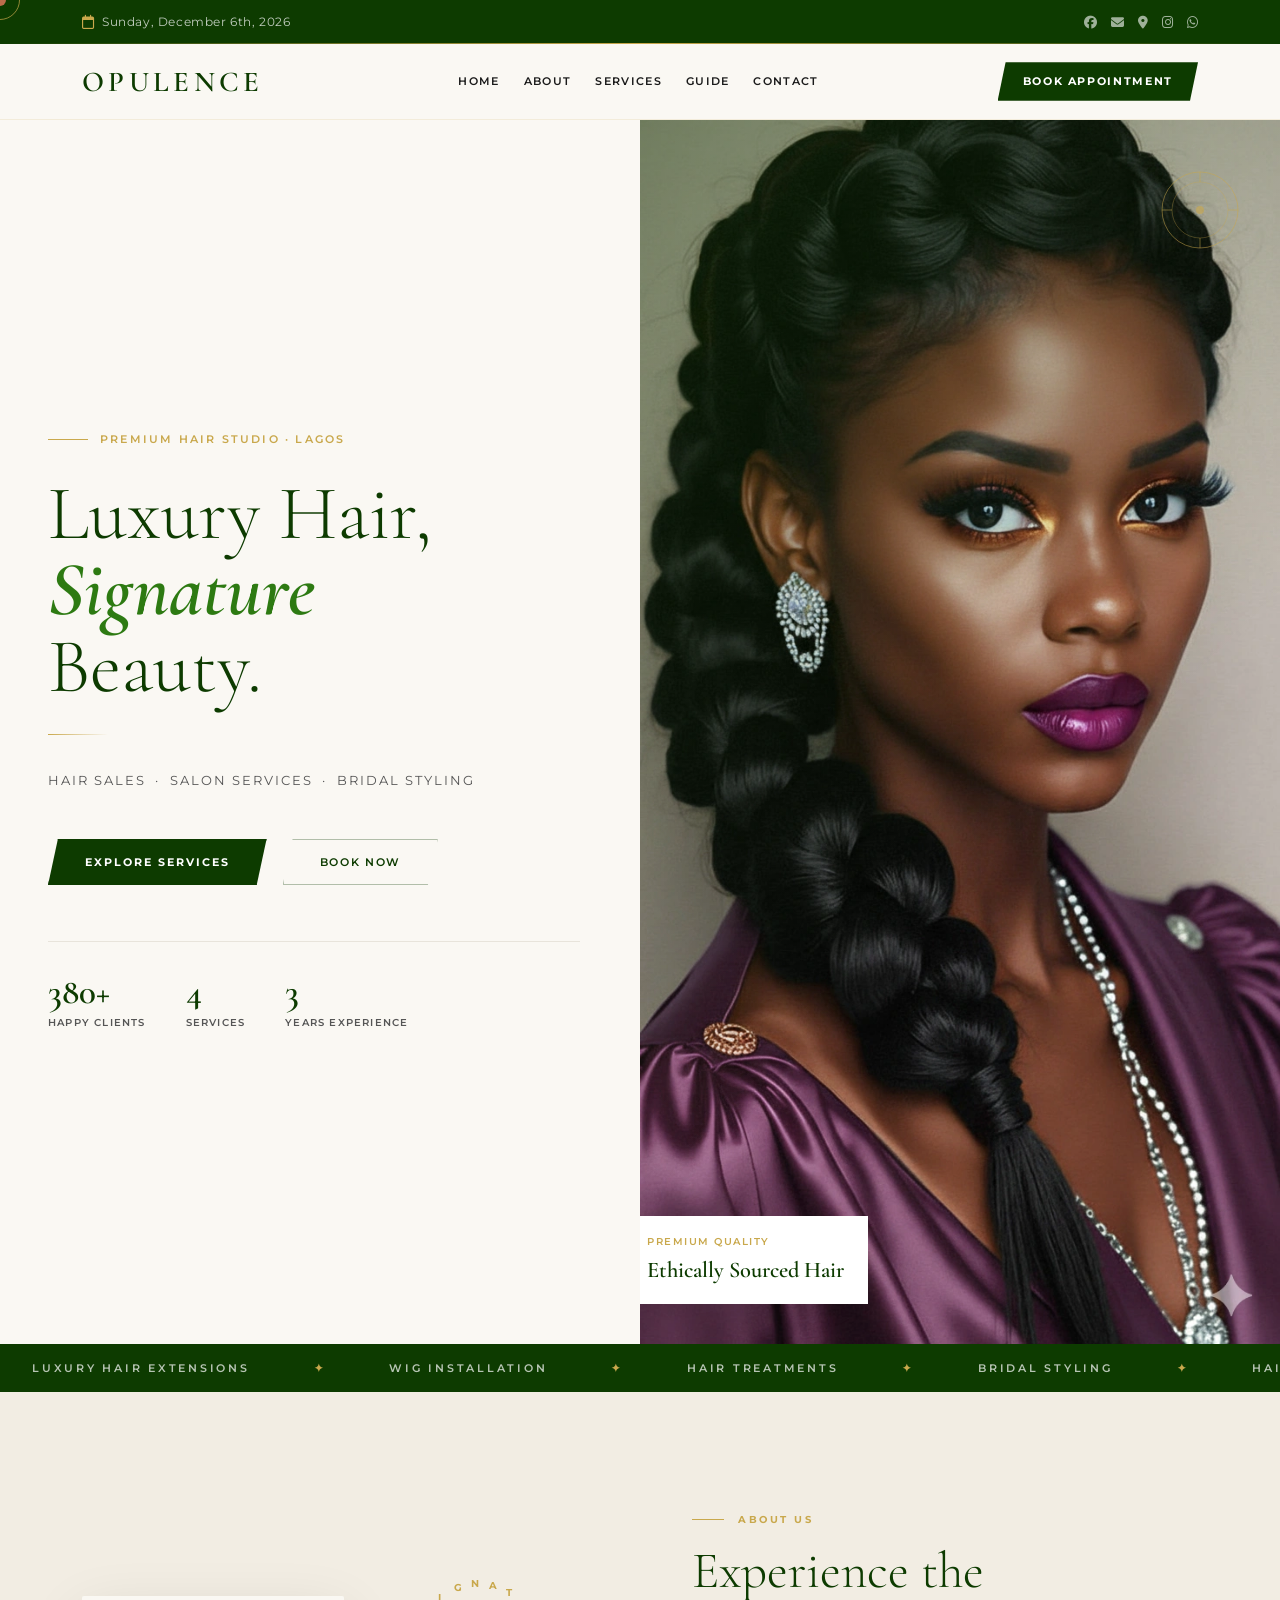
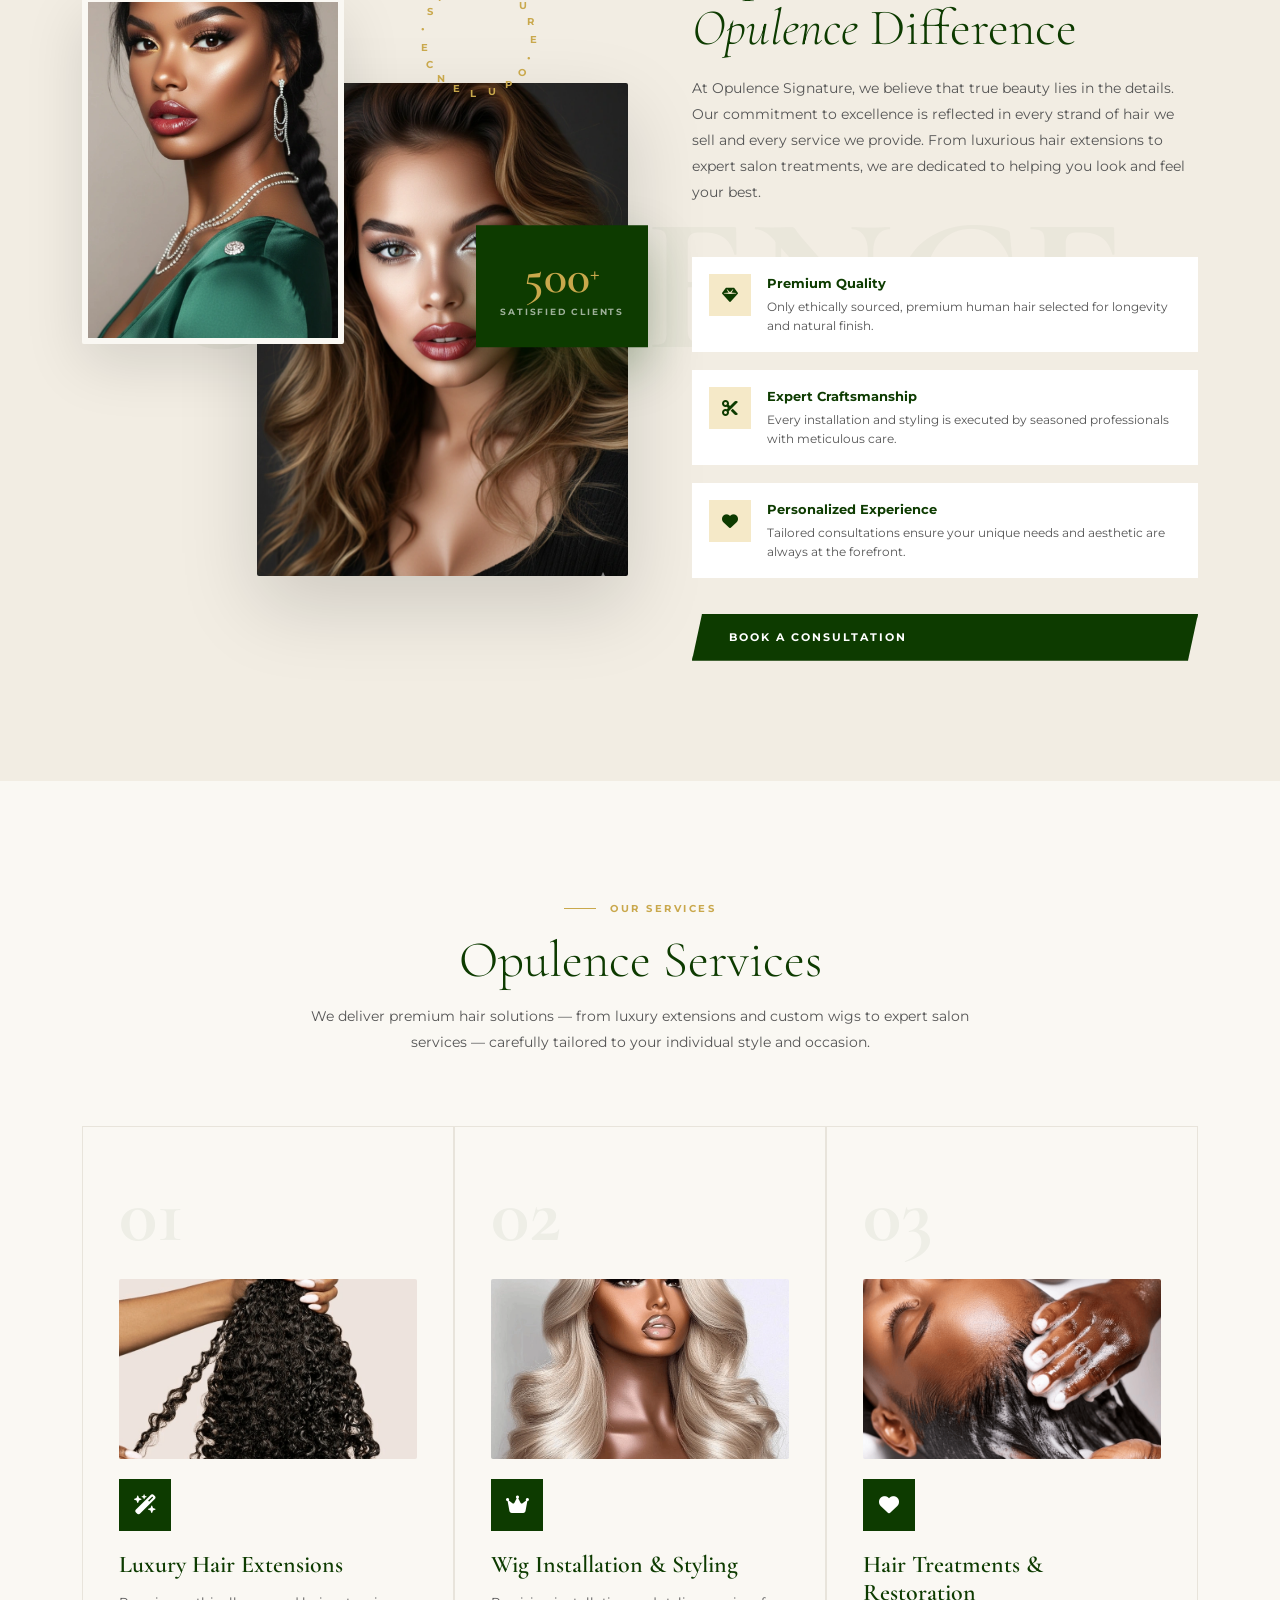
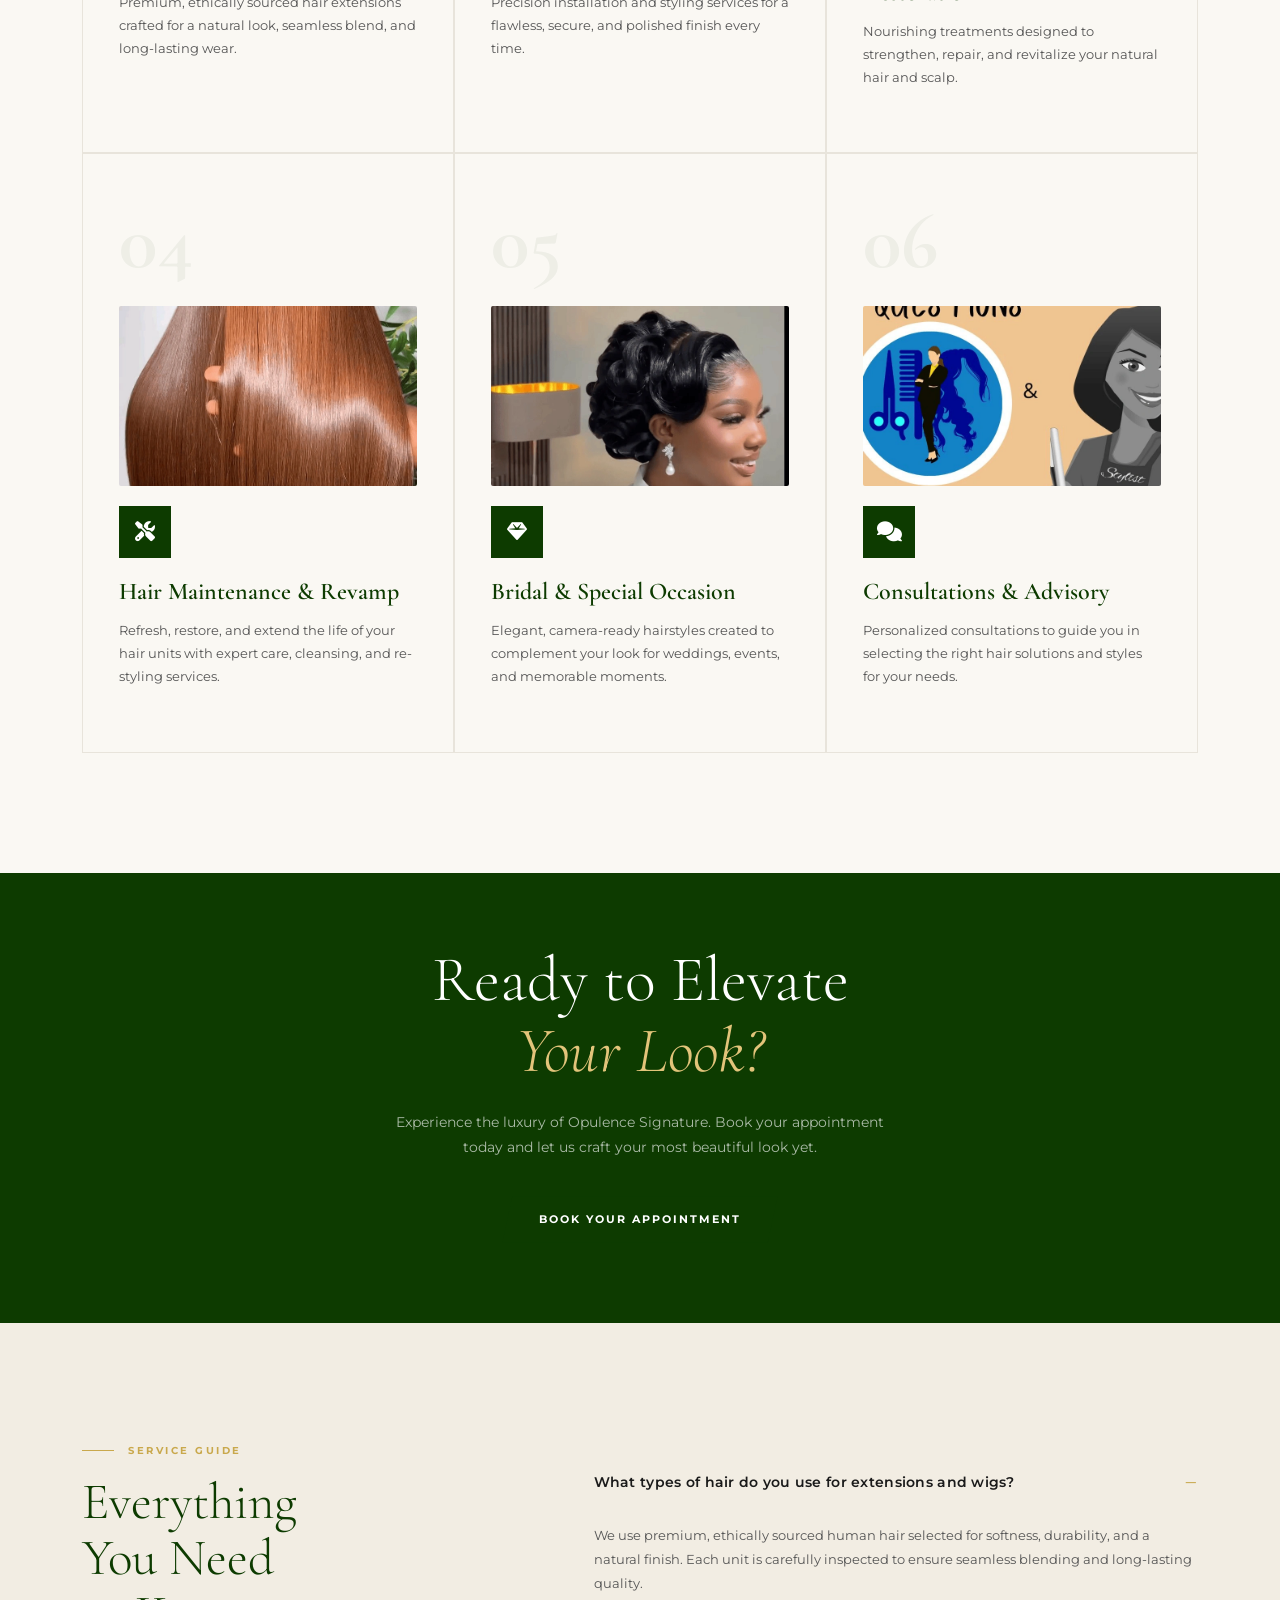
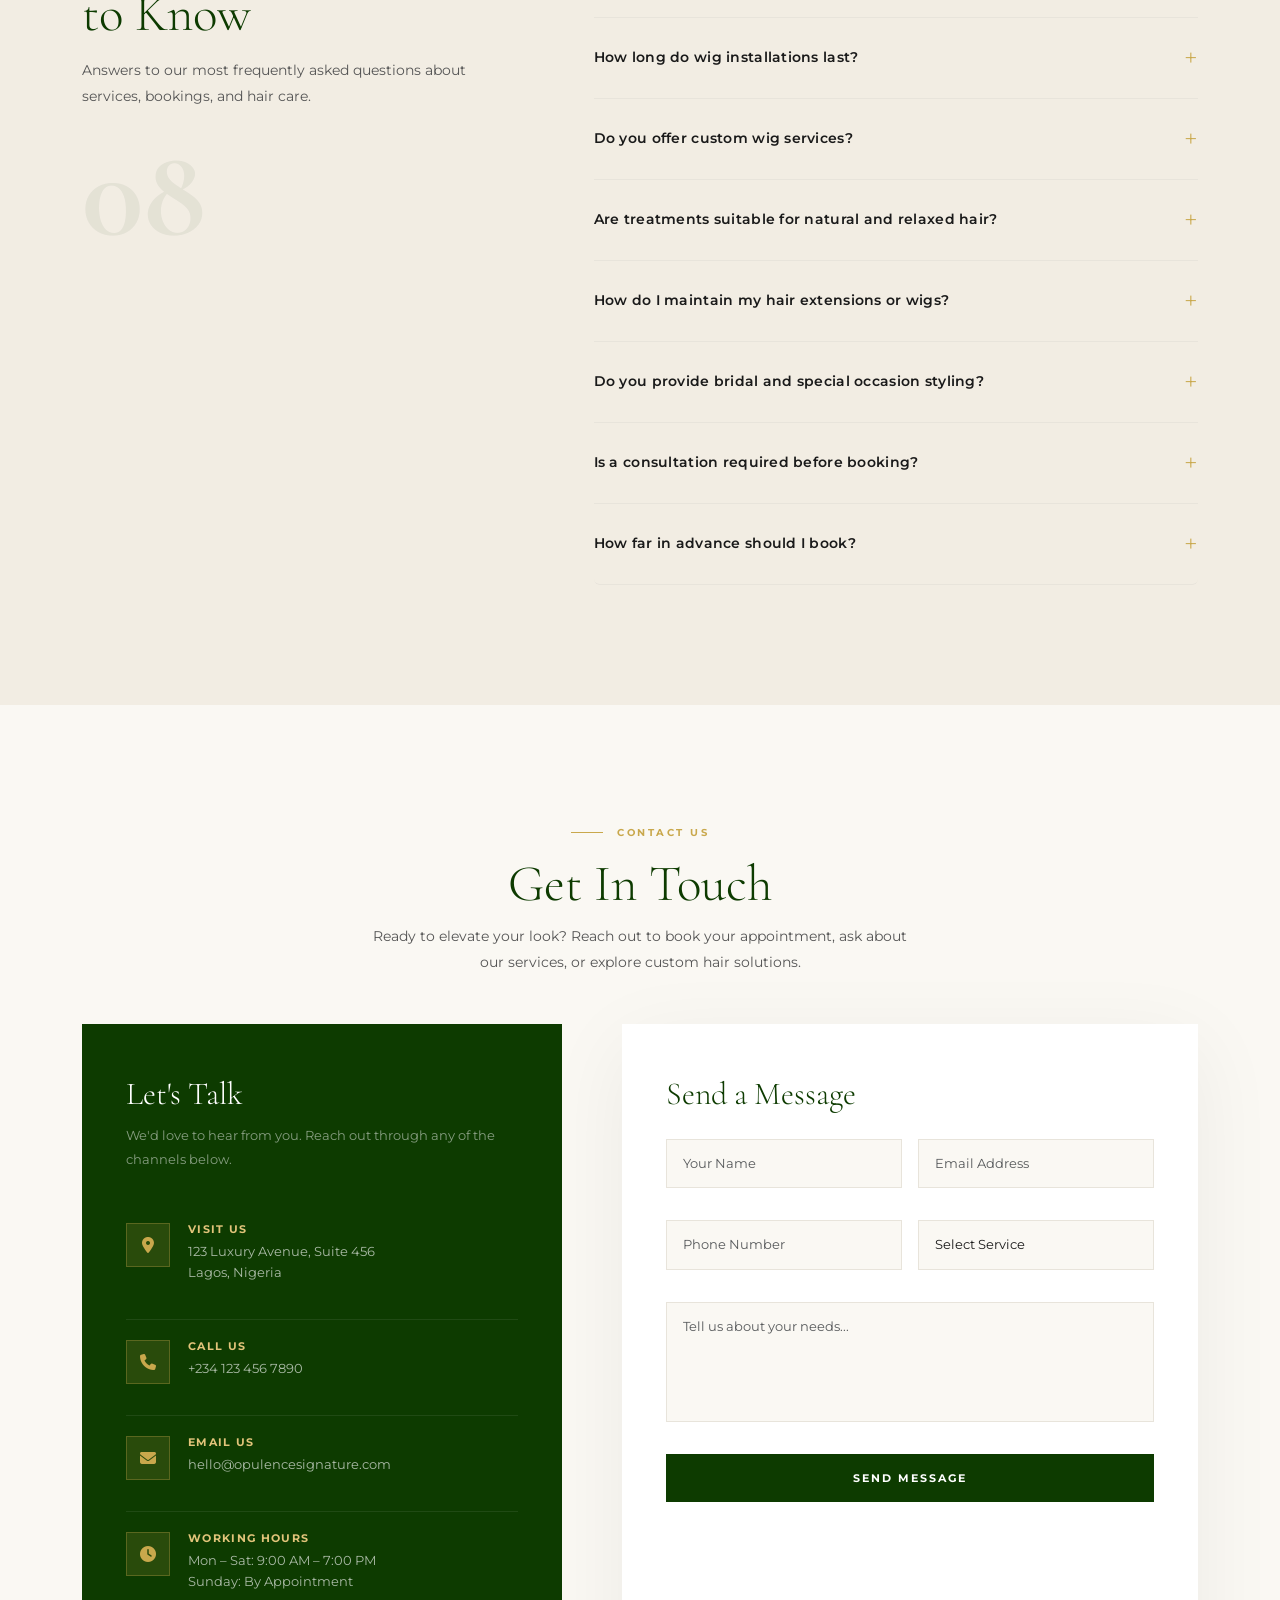
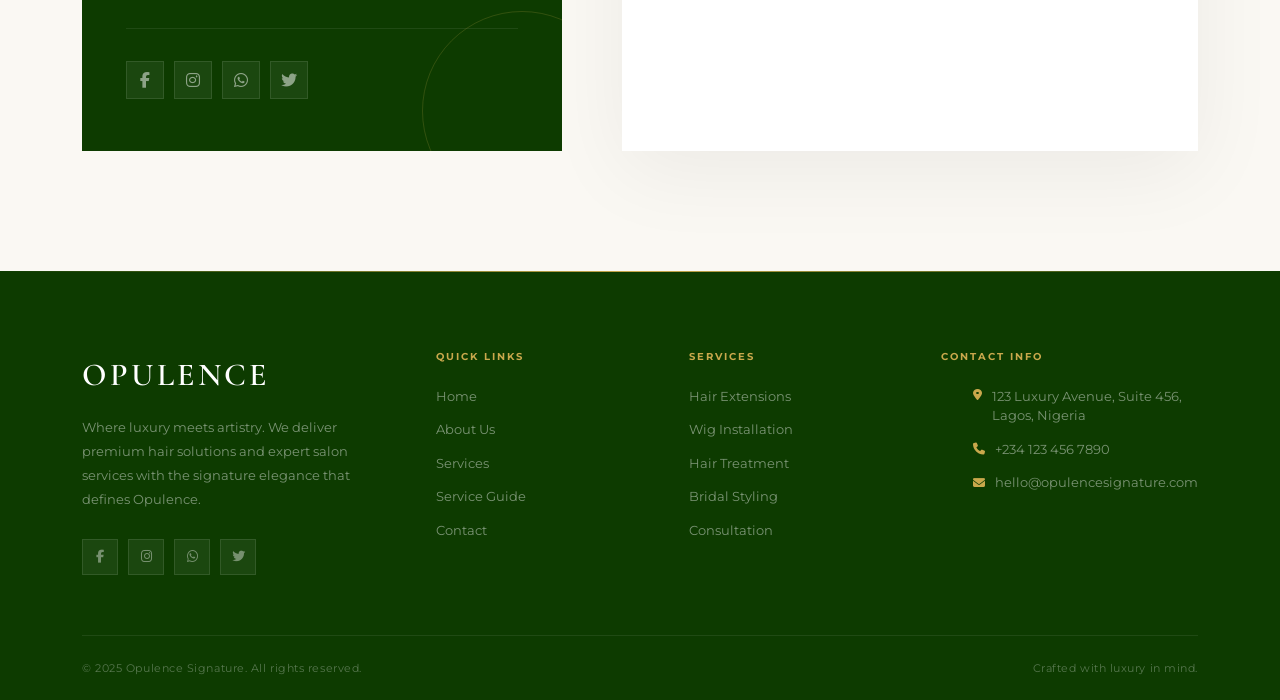
==== commit f79eaf9b: "jhjh" ====
--- a/index.html
+++ b/index.html
@@ -3,7 +3,7 @@
   <head>
     <meta charset="UTF-8" />
     <meta name="viewport" content="width=device-width, initial-scale=1" />
-    <title>Opulence Signature</title>
+    <title>Opulence Signature — Luxury Hair & Beauty</title>
     <link
       href="https://cdn.jsdelivr.net/npm/bootstrap@5.3.3/dist/css/bootstrap.min.css"
       rel="stylesheet"
@@ -15,451 +15,676 @@
     />
   </head>
   <body>
+    <!-- Custom Cursor -->
+    <div class="cursor" id="cursor"></div>
+    <div class="cursor-ring" id="cursorRing"></div>
+
+    <!-- Page Loader -->
+    <div id="page-loader">
+      <div class="loader-logo">OPULENCE</div>
+      <div class="loader-bar-wrap"><div class="loader-bar"></div></div>
+    </div>
+
+    <!-- ==================== HEADER ==================== -->
     <header>
       <div class="container">
         <div class="header-row">
           <div class="calendar-head">
             <i class="fa-regular fa-calendar"></i>
-            <span id="info" class="text-white"></span>
+            <span id="info"></span>
           </div>
           <div class="socials">
-            <a href="#" class="fa-brands fa-facebook"></a>
-            <a href="#" class="fa-solid fa-envelope"></a>
-            <a href="#" class="fa-solid fa-location-dot"></a>
-            <a href="#" class="fa-brands fa-instagram"></a>
-            <a href="#" class="fa-brands fa-whatsapp"></a>
+            <a href="#" aria-label="Facebook" class="fa-brands fa-facebook"></a>
+            <a href="#" aria-label="Email" class="fa-solid fa-envelope"></a>
+            <a
+              href="#"
+              aria-label="Location"
+              class="fa-solid fa-location-dot"
+            ></a>
+            <a
+              href="#"
+              aria-label="Instagram"
+              class="fa-brands fa-instagram"
+            ></a>
+            <a href="#" aria-label="WhatsApp" class="fa-brands fa-whatsapp"></a>
           </div>
         </div>
       </div>
     </header>
 
-    <div class="line"></div>
-
-    <nav class="navbar navbar-expand-lg py-3 sticky-top">
+    <!-- ==================== NAVBAR ==================== -->
+    <nav class="navbar navbar-expand-lg" id="mainNav">
       <div class="container">
-        <a class="navbar-brand fw-bold" href="#"> OPULENCE </a>
+        <a class="navbar-brand" href="#">OPULENCE</a>
 
         <button
-          class="navbar-toggler"
+          class="navbar-toggler border-0"
           type="button"
           data-bs-toggle="collapse"
           data-bs-target="#opulenceNavbar"
+          aria-label="Toggle navigation"
         >
           <span class="navbar-toggler-icon"></span>
         </button>
 
         <div class="collapse navbar-collapse" id="opulenceNavbar">
-          <ul class="navbar-nav mx-auto mb-2 mb-lg-0 gap-lg-3">
+          <ul class="navbar-nav mx-auto mb-2 mb-lg-0 gap-lg-4">
+            <li class="nav-item"><a class="nav-link" href="#">Home</a></li>
             <li class="nav-item">
-              <a class="nav-link" href="#">Home</a>
-            </li>
-
-            <li class="nav-item">
-              <a class="nav-link" href="#about-us">About Us</a>
-            </li>
-
-            <li class="nav-item">
-              <a class="nav-link" href="#our-services"> Our Services</a>
+              <a class="nav-link" href="#about-us">About</a>
             </li>
             <li class="nav-item">
-              <a class="nav-link" href="#shop-hair">Shop Hair</a>
+              <a class="nav-link" href="#our-services">Services</a>
             </li>
-
             <li class="nav-item">
-              <a class="nav-link" href="#contact-us">Contact Us</a>
+              <a class="nav-link" href="#faq-section">Guide</a>
+            </li>
+            <li class="nav-item">
+              <a class="nav-link" href="#contact-us">Contact</a>
             </li>
           </ul>
-          <div class="nav-item">
-            <a class="btn-contact" href="booknow.html">Book Now</a>
-          </div>
+          <a class="btn-contact" href="booknow.html">Book Appointment</a>
         </div>
       </div>
     </nav>
 
+    <!-- ==================== HERO ==================== -->
     <section class="hero-section">
-      <div class="container">
-        <div class="row">
-          <div class="col-md-6 luxury">
-            <h1>
-              Luxury Hair, <br />
-              Signature Beauty.
-            </h1>
-            <p>Hair sales • Salon services • Bridal styling</p>
-            <button class="btn btn-book">Explore Services</button>
-          </div>
-          <div class="col-md-6 hair-img"></div>
-        </div>
+      <div class="luxury container-fluid ps-lg-5">
+        <div class="hero-eyebrow">
+          <div class="hero-eyebrow-line"></div>
+          <span>Premium Hair Studio · Lagos</span>
+        </div>
+
+        <h1>Luxury Hair,<br /><em>Signature</em><br />Beauty.</h1>
+
+        <div class="hero-divider"></div>
+
+        <p class="hero-sub">
+          Hair Sales &nbsp;·&nbsp; Salon Services &nbsp;·&nbsp; Bridal Styling
+        </p>
+
+        <div class="hero-cta-group">
+          <a class="btn-primary-luxury" href="#our-services"
+            ><span>Explore Services</span></a
+          >
+          <a class="btn-outline-luxury" href="booknow.html">Book Now</a>
+        </div>
+
+        <div class="hero-stats">
+          <div class="stat-item">
+            <span class="stat-number" data-count="500">0</span>
+            <span class="stat-label">Happy Clients</span>
+          </div>
+          <div class="stat-item">
+            <span class="stat-number" data-count="6">0</span>
+            <span class="stat-label">Services</span>
+          </div>
+          <div class="stat-item">
+            <span class="stat-number" data-count="5">0</span>
+            <span class="stat-label">Years Experience</span>
+          </div>
+        </div>
+      </div>
+
+      <div class="hero-image-panel">
+        <img
+          src="images/hero.webp"
+          alt="Luxury hair styling at Opulence Signature"
+        />
+        <div class="hero-image-overlay"></div>
+
+        <div class="hero-badge">
+          <span class="hero-badge-label">Premium Quality</span>
+          <span class="hero-badge-value">Ethically Sourced Hair</span>
+        </div>
+
+        <!-- Decorative SVG ornament -->
+        <svg
+          class="hero-ornament"
+          viewBox="0 0 80 80"
+          fill="none"
+          xmlns="http://www.w3.org/2000/svg"
+        >
+          <circle
+            cx="40"
+            cy="40"
+            r="38"
+            stroke="rgba(201,168,76,0.5)"
+            stroke-width="1"
+          />
+          <circle
+            cx="40"
+            cy="40"
+            r="28"
+            stroke="rgba(201,168,76,0.3)"
+            stroke-width="1"
+          />
+          <circle cx="40" cy="40" r="4" fill="rgba(201,168,76,0.6)" />
+          <line
+            x1="40"
+            y1="2"
+            x2="40"
+            y2="12"
+            stroke="rgba(201,168,76,0.5)"
+            stroke-width="1"
+          />
+          <line
+            x1="40"
+            y1="68"
+            x2="40"
+            y2="78"
+            stroke="rgba(201,168,76,0.5)"
+            stroke-width="1"
+          />
+          <line
+            x1="2"
+            y1="40"
+            x2="12"
+            y2="40"
+            stroke="rgba(201,168,76,0.5)"
+            stroke-width="1"
+          />
+          <line
+            x1="68"
+            y1="40"
+            x2="78"
+            y2="40"
+            stroke="rgba(201,168,76,0.5)"
+            stroke-width="1"
+          />
+        </svg>
       </div>
     </section>
 
+    <!-- ==================== MARQUEE ==================== -->
+    <div class="marquee-strip">
+      <div class="marquee-track">
+        <span>Luxury Hair Extensions</span><span class="gold">✦</span>
+        <span>Wig Installation</span><span class="gold">✦</span>
+        <span>Hair Treatments</span><span class="gold">✦</span>
+        <span>Bridal Styling</span><span class="gold">✦</span>
+        <span>Hair Maintenance</span><span class="gold">✦</span>
+        <span>Consultations</span><span class="gold">✦</span>
+        <span>Luxury Hair Extensions</span><span class="gold">✦</span>
+        <span>Wig Installation</span><span class="gold">✦</span>
+        <span>Hair Treatments</span><span class="gold">✦</span>
+        <span>Bridal Styling</span><span class="gold">✦</span>
+        <span>Hair Maintenance</span><span class="gold">✦</span>
+        <span>Consultations</span><span class="gold">✦</span>
+      </div>
+    </div>
+
+    <!-- ==================== ABOUT ==================== -->
     <section class="below-hero" id="about-us">
       <div class="container">
-        <div class="round-text">
-          <span style="--i: 2">O</span>
-          <span style="--i: 3">P</span>
-          <span style="--i: 4">U</span>
-          <span style="--i: 5">L</span>
-          <span style="--i: 6">E</span>
-          <span style="--i: 7">N</span>
-          <span style="--i: 8">C</span>
-          <span style="--i: 9">E</span>
-          <span style="--i: 10">•</span>
-          <span style="--i: 11">S</span>
-          <span style="--i: 12">I</span>
-          <span style="--i: 13">G</span>
-          <span style="--i: 14">N</span>
-          <span style="--i: 15">A</span>
-          <span style="--i: 16">T</span>
-          <span style="--i: 17">U</span>
-          <span style="--i: 18">R</span>
-          <span style="--i: 19">E</span>
-          <span style="--i: 20">•</span>
-        </div>
-        <div class="row">
-          <div class="col-md-6 below-img">
-            <img src="images/first.webp" alt="" />
-            <img src="images/sec.webp" alt="" />
-          </div>
-          <div class="col-md-5 below-text">
-            <span>ABOUT US </span>
-            <h1>Experience the Opulence Difference</h1>
-            <p>
-              At Opulence Signature, we believe that true beauty lies in the
-              details. Our commitment to excellence is reflected in every strand
-              of hair we sell and every service we provide. From luxurious hair
-              extensions to expert salon treatments, we are dedicated to helping
-              you look and feel your best.
-            </p>
-            <button class="btn btn-learn">Learn More</button>
+        <div class="row align-items-center">
+          <div class="col-lg-6 reveal-left">
+            <div class="about-image-stack">
+              <img
+                src="images/sec.webp"
+                alt="Opulence Signature styling"
+                class="about-img-main"
+              />
+              <img
+                src="images/first.webp"
+                alt="Luxury hair"
+                class="about-img-accent"
+              />
+              <div class="about-counter-card">
+                <span class="big-num"
+                  >500<sup style="font-size: 1.5rem">+</sup></span
+                >
+                <span class="small-label">Satisfied Clients</span>
+              </div>
+            </div>
+
+            <!-- Spinning badge -->
+            <div class="round-text-wrap">
+              <div class="round-text">
+                <span style="--i: 2">O</span><span style="--i: 3">P</span>
+                <span style="--i: 4">U</span><span style="--i: 5">L</span>
+                <span style="--i: 6">E</span><span style="--i: 7">N</span>
+                <span style="--i: 8">C</span><span style="--i: 9">E</span>
+                <span style="--i: 10">•</span><span style="--i: 11">S</span>
+                <span style="--i: 12">I</span><span style="--i: 13">G</span>
+                <span style="--i: 14">N</span><span style="--i: 15">A</span>
+                <span style="--i: 16">T</span><span style="--i: 17">U</span>
+                <span style="--i: 18">R</span><span style="--i: 19">E</span>
+                <span style="--i: 20">•</span>
+              </div>
+            </div>
+          </div>
+
+          <div class="col-lg-6 reveal-right">
+            <div class="about-content">
+              <div class="section-eyebrow">
+                <div class="section-eyebrow-line"></div>
+                <span>About Us</span>
+              </div>
+              <h2 class="section-title" style="margin-bottom: 20px">
+                Experience the<br /><em style="font-style: italic">Opulence</em>
+                Difference
+              </h2>
+              <p class="section-body">
+                At Opulence Signature, we believe that true beauty lies in the
+                details. Our commitment to excellence is reflected in every
+                strand of hair we sell and every service we provide. From
+                luxurious hair extensions to expert salon treatments, we are
+                dedicated to helping you look and feel your best.
+              </p>
+
+              <div class="about-features">
+                <div class="about-feature reveal delay-1">
+                  <div class="about-feature-icon">
+                    <i class="fa-solid fa-gem"></i>
+                  </div>
+                  <div>
+                    <div class="about-feature-title">Premium Quality</div>
+                    <div class="about-feature-desc">
+                      Only ethically sourced, premium human hair selected for
+                      longevity and natural finish.
+                    </div>
+                  </div>
+                </div>
+                <div class="about-feature reveal delay-2">
+                  <div class="about-feature-icon">
+                    <i class="fa-solid fa-scissors"></i>
+                  </div>
+                  <div>
+                    <div class="about-feature-title">Expert Craftsmanship</div>
+                    <div class="about-feature-desc">
+                      Every installation and styling is executed by seasoned
+                      professionals with meticulous care.
+                    </div>
+                  </div>
+                </div>
+                <div class="about-feature reveal delay-3">
+                  <div class="about-feature-icon">
+                    <i class="fa-solid fa-heart"></i>
+                  </div>
+                  <div>
+                    <div class="about-feature-title">
+                      Personalized Experience
+                    </div>
+                    <div class="about-feature-desc">
+                      Tailored consultations ensure your unique needs and
+                      aesthetic are always at the forefront.
+                    </div>
+                  </div>
+                </div>
+              </div>
+
+              <a
+                href="booknow.html"
+                class="btn-primary-luxury d-inline-block mt-4"
+                style="margin-top: 36px !important"
+                ><span>Book a Consultation</span></a
+              >
+            </div>
           </div>
         </div>
       </div>
     </section>
 
+    <!-- ==================== SERVICES ==================== -->
     <section class="service" id="our-services">
       <div class="container">
-        <div class="service-text">
-          <h1>Opulence Services</h1>
-          <p>
-            We deliver premium hair solutions from luxury extensions and custom
-            wigs to expert salon services carefully tailored to your individual
-            style. With meticulous attention to detail and professional
-            craftsmanship, every experience reflects the sophistication of
-            Opulence Signature.
+        <div class="service-header reveal">
+          <div class="section-eyebrow">
+            <div class="section-eyebrow-line"></div>
+            <span>Our Services</span>
+          </div>
+          <h2 class="section-title">Opulence Services</h2>
+          <p class="section-body">
+            We deliver premium hair solutions — from luxury extensions and
+            custom wigs to expert salon services — carefully tailored to your
+            individual style and occasion.
           </p>
         </div>
-        <div class="row servicerow justify-content-center">
-          <div class="col-md-4">
-            <div class="serviceCard">
-              <img
-                src="images/extension.webp"
-                class="card-img-top"
-                alt="Luxury Hair Extensions"
-              />
-              <div class="cardBody">
-                <h4>Luxury Hair Extensions</h4>
-                <p>
-                  Premium, ethically sourced hair extensions crafted for a
-                  natural look, seamless blend, and long-lasting wear.
-                </p>
-              </div>
-            </div>
-          </div>
-          <div class="col-md-4">
-            <div class="serviceCard">
-              <img
-                src="images/wig.webp"
-                class="card-img-top"
-                alt="Luxury Hair Extensions"
-              />
-              <div class="cardBody">
-                <h4>Wig Installation & Styling</h4>
-                <p>
-                  Precision installation and styling services for a flawless,
-                  secure, and polished finish every time.
-                </p>
-              </div>
-            </div>
-          </div>
-          <div class="col-md-4">
-            <div class="serviceCard">
-              <img
-                src="images/treatment.png"
-                class="card-img-top"
-                alt="Luxury Hair Extensions"
-              />
-              <div class="cardBody">
-                <h4>Hair Treatments & Restoration</h4>
-                <p>
-                  Nourishing treatments designed to strengthen, repair, and
-                  revitalize your natural hair and scalp.
-                </p>
-              </div>
-            </div>
-          </div>
-          <div class="col-md-4">
-            <div class="serviceCard">
-              <img
-                src="images/revamp.webp"
-                class="card-img-top"
-                alt="Luxury Hair Extensions"
-              />
-              <div class="cardBody">
-                <h4>Hair Maintenance & Revamp</h4>
-                <p>
-                  Refresh, restore, and extend the life of your hair units with
-                  expert care, cleansing, and re-styling services.
-                </p>
-              </div>
-            </div>
-          </div>
-          <div class="col-md-4">
-            <div class="serviceCard">
-              <img
-                src="images/bride.webp"
-                class="card-img-top"
-                alt="Luxury Hair Extensions"
-              />
-              <div class="cardBody">
-                <h4>Bridal & Special Occasion Styling</h4>
-                <p>
-                  Elegant, camera-ready hairstyles created to complement your
-                  look for weddings, events, and memorable moments.
-                </p>
-              </div>
-            </div>
-          </div>
-          <div class="col-md-4">
-            <div class="serviceCard">
-              <img
-                src="images/consult.webp"
-                class="card-img-top"
-                alt="Luxury Hair Extensions"
-              />
-              <div class="cardBody">
-                <h4>Consultations & Hair Advisory</h4>
-                <p>
-                  Personalized consultations to guide you in selecting the right
-                  hair solutions and styles for your needs.
-                </p>
-              </div>
-            </div>
+
+        <div class="services-grid">
+          <div class="service-item reveal delay-1">
+            <div class="service-item-num">01</div>
+            <img
+              src="images/extension.webp"
+              class="service-item-img"
+              alt="Hair Extensions"
+            />
+            <div class="service-item-icon">
+              <i class="fa-solid fa-wand-magic-sparkles"></i>
+            </div>
+            <h4>Luxury Hair Extensions</h4>
+            <p>
+              Premium, ethically sourced hair extensions crafted for a natural
+              look, seamless blend, and long-lasting wear.
+            </p>
+            <!-- <div class="service-item-arrow">
+              <span>Learn More</span><i class="fa-solid fa-arrow-right"></i>
+            </div> -->
+          </div>
+
+          <div class="service-item reveal delay-2">
+            <div class="service-item-num">02</div>
+            <img
+              src="images/wig.webp"
+              class="service-item-img"
+              alt="Wig Installation"
+            />
+            <div class="service-item-icon">
+              <i class="fa-solid fa-crown"></i>
+            </div>
+            <h4>Wig Installation & Styling</h4>
+            <p>
+              Precision installation and styling services for a flawless,
+              secure, and polished finish every time.
+            </p>
+            <!-- <div class="service-item-arrow">
+              <span>Learn More</span><i class="fa-solid fa-arrow-right"></i>
+            </div> -->
+          </div>
+
+          <div class="service-item reveal delay-3">
+            <div class="service-item-num">03</div>
+            <img
+              src="images/treatment.png"
+              class="service-item-img"
+              alt="Hair Treatment"
+            />
+            <div class="service-item-icon">
+              <i class="fa-solid fa-heart"></i>
+            </div>
+            <h4>Hair Treatments & Restoration</h4>
+            <p>
+              Nourishing treatments designed to strengthen, repair, and
+              revitalize your natural hair and scalp.
+            </p>
+            <!-- <div class="service-item-arrow">
+              <span>Learn More</span><i class="fa-solid fa-arrow-right"></i>
+            </div> -->
+          </div>
+
+          <div class="service-item reveal delay-1">
+            <div class="service-item-num">04</div>
+            <img
+              src="images/revamp.webp"
+              class="service-item-img"
+              alt="Hair Maintenance"
+            />
+            <div class="service-item-icon">
+              <i class="fa-solid fa-screwdriver-wrench"></i>
+            </div>
+            <h4>Hair Maintenance & Revamp</h4>
+            <p>
+              Refresh, restore, and extend the life of your hair units with
+              expert care, cleansing, and re-styling services.
+            </p>
+            <!-- <div class="service-item-arrow">
+              <span>Learn More</span><i class="fa-solid fa-arrow-right"></i>
+            </div> -->
+          </div>
+
+          <div class="service-item reveal delay-2">
+            <div class="service-item-num">05</div>
+            <img
+              src="images/bride.webp"
+              class="service-item-img"
+              alt="Bridal Styling"
+            />
+            <div class="service-item-icon"><i class="fa-solid fa-gem"></i></div>
+            <h4>Bridal & Special Occasion</h4>
+            <p>
+              Elegant, camera-ready hairstyles created to complement your look
+              for weddings, events, and memorable moments.
+            </p>
+            <!-- <div class="service-item-arrow">
+              <span>Learn More</span><i class="fa-solid fa-arrow-right"></i>
+            </div> -->
+          </div>
+
+          <div class="service-item reveal delay-3">
+            <div class="service-item-num">06</div>
+            <img
+              src="images/consult.webp"
+              class="service-item-img"
+              alt="Consultation"
+            />
+            <div class="service-item-icon">
+              <i class="fa-solid fa-comments"></i>
+            </div>
+            <h4>Consultations & Advisory</h4>
+            <p>
+              Personalized consultations to guide you in selecting the right
+              hair solutions and styles for your needs.
+            </p>
+            <!-- <div class="service-item-arrow">
+              <span>Learn More</span><i class="fa-solid fa-arrow-right"></i>
+            </div> -->
           </div>
         </div>
       </div>
     </section>
 
-    <section class="faq-section">
+    <!-- ==================== PARALLAX BANNER ==================== -->
+    <div class="parallax-banner">
+      <div class="parallax-bg" id="parallaxBg"></div>
+      <div class="parallax-content reveal">
+        <h2>Ready to Elevate<br /><em>Your Look?</em></h2>
+        <p>
+          Experience the luxury of Opulence Signature. Book your appointment
+          today and let us craft your most beautiful look yet.
+        </p>
+        <a href="booknow.html" class="btn-primary-luxury"
+          ><span>Book Your Appointment</span></a
+        >
+      </div>
+    </div>
+
+    <!-- ==================== FAQ ==================== -->
+    <section class="faq-section" id="faq-section">
       <div class="container">
-        <div class="service-text">
-          <h1>Service Guide</h1>
-          <p>
-            Everything you need to know about our premium hair services, from
-            custom creations to expert salon care. Each offering is designed
-            with precision, professionalism, and the signature luxury that
-            defines Opulence.
-          </p>
-        </div>
-        <div class="accordion faq-accordion" id="accordionExample">
-          <div class="accordion-item mt-4">
-            <div class="accordion-header">
-              <button
-                aria-label="Name"
-                class="accordion-button"
-                type="button"
-                data-bs-toggle="collapse"
-                data-bs-target="#collapseOne"
-                aria-controls="collapseOne"
-              >
-                What types of hair do you use for your extensions and wigs?
-              </button>
-            </div>
-            <div
-              id="collapseOne"
-              class="accordion-collapse collapse show"
-              data-bs-parent="#accordionExample"
-            >
-              <div class="accordion-body">
-                We use premium, ethically sourced human hair selected for
-                softness, durability, and a natural finish. Each unit is
-                carefully inspected to ensure seamless blending and long-lasting
-                quality.
-              </div>
-            </div>
-          </div>
-          <div class="accordion-item mt-4">
-            <div class="accordion-header">
-              <button
-                aria-label="Name"
-                class="accordion-button collapsed"
-                type="button"
-                data-bs-toggle="collapse"
-                data-bs-target="#collapseTwo"
-                aria-controls="collapseTwo"
-              >
-                How long do wig installations last?
-              </button>
-            </div>
-            <div
-              id="collapseTwo"
-              class="accordion-collapse collapse"
-              data-bs-parent="#accordionExample"
-            >
-              <div class="accordion-body">
-                Wig installations typically last 2–4 weeks, depending on your
-                lifestyle, maintenance routine, and installation method. We
-                provide aftercare guidance to help extend longevity.
-              </div>
-            </div>
-          </div>
-          <div class="accordion-item mt-4">
-            <div class="accordion-header">
-              <button
-                aria-label="Name"
-                class="accordion-button collapsed"
-                type="button"
-                data-bs-toggle="collapse"
-                data-bs-target="#collapseThree"
-                aria-controls="collapseThree"
-              >
-                Do you offer custom wig services?
-              </button>
-            </div>
-            <div
-              id="collapseThree"
-              class="accordion-collapse collapse"
-              data-bs-parent="#accordionExample"
-            >
-              <div class="accordion-body">
-                Yes. We create custom wigs tailored to your head size, preferred
-                texture, color, and density, ensuring a perfect fit and a truly
-                personalized look.
-              </div>
-            </div>
-          </div>
-          <div class="accordion-item mt-4">
-            <div class="accordion-header">
-              <button
-                aria-label="Name"
-                class="accordion-button collapsed"
-                type="button"
-                data-bs-toggle="collapse"
-                data-bs-target="#collapseFour"
-                aria-controls="collapseFour"
-              >
-                Are your hair treatments suitable for natural and relaxed hair?
-              </button>
-            </div>
-            <div
-              id="collapseFour"
-              class="accordion-collapse collapse"
-              data-bs-parent="#accordionExample"
-            >
-              <div class="accordion-body">
-                Absolutely. Our hair treatments are designed to support natural,
-                relaxed, and transitioning hair, focusing on scalp health,
-                moisture balance, and hair restoration.
-              </div>
-            </div>
-          </div>
-          <div class="accordion-item mt-4">
-            <div class="accordion-header">
-              <button
-                aria-label="Name"
-                class="accordion-button collapsed"
-                type="button"
-                data-bs-toggle="collapse"
-                data-bs-target="#collapseFive"
-                aria-controls="collapseFive"
-              >
-                How do I maintain my hair extensions or wigs?
-              </button>
-            </div>
-            <div
-              id="collapseFive"
-              class="accordion-collapse collapse"
-              data-bs-parent="#accordionExample"
-            >
-              <div class="accordion-body">
-                We recommend gentle cleansing, proper storage, minimal heat use,
-                and regular maintenance appointments. Our Hair Maintenance &
-                Revamp service is ideal for keeping your units in excellent
-                condition.
-              </div>
-            </div>
-          </div>
-          <div class="accordion-item mt-4">
-            <div class="accordion-header">
-              <button
-                aria-label="Name"
-                class="accordion-button collapsed"
-                type="button"
-                data-bs-toggle="collapse"
-                data-bs-target="#collapseSix"
-                aria-controls="collapseSix"
-              >
-                Do you provide bridal and special occasion styling?
-              </button>
-            </div>
-            <div
-              id="collapseSix"
-              class="accordion-collapse collapse"
-              data-bs-parent="#accordionExample"
-            >
-              <div class="accordion-body">
-                Yes. We offer bridal and event styling services tailored to your
-                outfit, theme, and personal style, ensuring an elegant,
-                camera-ready finish for your special day.
-              </div>
-            </div>
-          </div>
-          <div class="accordion-item mt-4">
-            <div class="accordion-header">
-              <button
-                aria-label="Name"
-                class="accordion-button collapsed"
-                type="button"
-                data-bs-toggle="collapse"
-                data-bs-target="#collapseSeven"
-                aria-controls="collapseSeven"
-              >
-                Is a consultation required before booking a service?
-              </button>
-            </div>
-            <div
-              id="collapseSeven"
-              class="accordion-collapse collapse"
-              data-bs-parent="#accordionExample"
-            >
-              <div class="accordion-body">
-                Consultations are highly recommended, especially for custom
-                wigs, treatments, and bridal services. This allows us to assess
-                your needs and deliver the best results.
-              </div>
-            </div>
-          </div>
-          <div class="accordion-item mt-4">
-            <div class="accordion-header">
-              <button
-                aria-label="Name"
-                class="accordion-button collapsed"
-                type="button"
-                data-bs-toggle="collapse"
-                data-bs-target="#collapseEight"
-                aria-controls="collapseEight"
-              >
-                How far in advance should I book my appointment?
-              </button>
-            </div>
-            <div
-              id="collapseEight"
-              class="accordion-collapse collapse"
-              data-bs-parent="#accordionExample"
-            >
-              <div class="accordion-body">
-                We advise booking at least 1-2 weeks in advance. Bridal and
-                special occasion services should be scheduled earlier to secure
-                your preferred date.
+        <div class="faq-layout">
+          <div class="faq-sticky reveal-left">
+            <div class="section-eyebrow">
+              <div class="section-eyebrow-line"></div>
+              <span>Service Guide</span>
+            </div>
+            <h2 class="section-title">Everything<br />You Need<br />to Know</h2>
+            <p class="section-body" style="margin-top: 16px">
+              Answers to our most frequently asked questions about services,
+              bookings, and hair care.
+            </p>
+            <div class="faq-count">08</div>
+          </div>
+
+          <div class="reveal-right">
+            <div class="accordion" id="accordionFAQ">
+              <div class="accordion-item">
+                <div class="accordion-header">
+                  <button
+                    class="accordion-button"
+                    type="button"
+                    data-bs-toggle="collapse"
+                    data-bs-target="#faq1"
+                  >
+                    What types of hair do you use for extensions and wigs?
+                  </button>
+                </div>
+                <div
+                  id="faq1"
+                  class="accordion-collapse collapse show"
+                  data-bs-parent="#accordionFAQ"
+                >
+                  <div class="accordion-body">
+                    We use premium, ethically sourced human hair selected for
+                    softness, durability, and a natural finish. Each unit is
+                    carefully inspected to ensure seamless blending and
+                    long-lasting quality.
+                  </div>
+                </div>
+              </div>
+              <div class="accordion-item">
+                <div class="accordion-header">
+                  <button
+                    class="accordion-button collapsed"
+                    type="button"
+                    data-bs-toggle="collapse"
+                    data-bs-target="#faq2"
+                  >
+                    How long do wig installations last?
+                  </button>
+                </div>
+                <div
+                  id="faq2"
+                  class="accordion-collapse collapse"
+                  data-bs-parent="#accordionFAQ"
+                >
+                  <div class="accordion-body">
+                    Wig installations typically last 2–4 weeks, depending on
+                    your lifestyle, maintenance routine, and installation
+                    method. We provide aftercare guidance to help extend
+                    longevity.
+                  </div>
+                </div>
+              </div>
+              <div class="accordion-item">
+                <div class="accordion-header">
+                  <button
+                    class="accordion-button collapsed"
+                    type="button"
+                    data-bs-toggle="collapse"
+                    data-bs-target="#faq3"
+                  >
+                    Do you offer custom wig services?
+                  </button>
+                </div>
+                <div
+                  id="faq3"
+                  class="accordion-collapse collapse"
+                  data-bs-parent="#accordionFAQ"
+                >
+                  <div class="accordion-body">
+                    Yes. We create custom wigs tailored to your head size,
+                    preferred texture, color, and density, ensuring a perfect
+                    fit and a truly personalized look.
+                  </div>
+                </div>
+              </div>
+              <div class="accordion-item">
+                <div class="accordion-header">
+                  <button
+                    class="accordion-button collapsed"
+                    type="button"
+                    data-bs-toggle="collapse"
+                    data-bs-target="#faq4"
+                  >
+                    Are treatments suitable for natural and relaxed hair?
+                  </button>
+                </div>
+                <div
+                  id="faq4"
+                  class="accordion-collapse collapse"
+                  data-bs-parent="#accordionFAQ"
+                >
+                  <div class="accordion-body">
+                    Absolutely. Our hair treatments are designed to support
+                    natural, relaxed, and transitioning hair, focusing on scalp
+                    health, moisture balance, and hair restoration.
+                  </div>
+                </div>
+              </div>
+              <div class="accordion-item">
+                <div class="accordion-header">
+                  <button
+                    class="accordion-button collapsed"
+                    type="button"
+                    data-bs-toggle="collapse"
+                    data-bs-target="#faq5"
+                  >
+                    How do I maintain my hair extensions or wigs?
+                  </button>
+                </div>
+                <div
+                  id="faq5"
+                  class="accordion-collapse collapse"
+                  data-bs-parent="#accordionFAQ"
+                >
+                  <div class="accordion-body">
+                    We recommend gentle cleansing, proper storage, minimal heat
+                    use, and regular maintenance appointments. Our Hair
+                    Maintenance & Revamp service is ideal for keeping your units
+                    in excellent condition.
+                  </div>
+                </div>
+              </div>
+              <div class="accordion-item">
+                <div class="accordion-header">
+                  <button
+                    class="accordion-button collapsed"
+                    type="button"
+                    data-bs-toggle="collapse"
+                    data-bs-target="#faq6"
+                  >
+                    Do you provide bridal and special occasion styling?
+                  </button>
+                </div>
+                <div
+                  id="faq6"
+                  class="accordion-collapse collapse"
+                  data-bs-parent="#accordionFAQ"
+                >
+                  <div class="accordion-body">
+                    Yes. We offer bridal and event styling services tailored to
+                    your outfit, theme, and personal style, ensuring an elegant,
+                    camera-ready finish for your special day.
+                  </div>
+                </div>
+              </div>
+              <div class="accordion-item">
+                <div class="accordion-header">
+                  <button
+                    class="accordion-button collapsed"
+                    type="button"
+                    data-bs-toggle="collapse"
+                    data-bs-target="#faq7"
+                  >
+                    Is a consultation required before booking?
+                  </button>
+                </div>
+                <div
+                  id="faq7"
+                  class="accordion-collapse collapse"
+                  data-bs-parent="#accordionFAQ"
+                >
+                  <div class="accordion-body">
+                    Consultations are highly recommended, especially for custom
+                    wigs, treatments, and bridal services. This allows us to
+                    assess your needs and deliver the best results.
+                  </div>
+                </div>
+              </div>
+              <div class="accordion-item">
+                <div class="accordion-header">
+                  <button
+                    class="accordion-button collapsed"
+                    type="button"
+                    data-bs-toggle="collapse"
+                    data-bs-target="#faq8"
+                  >
+                    How far in advance should I book?
+                  </button>
+                </div>
+                <div
+                  id="faq8"
+                  class="accordion-collapse collapse"
+                  data-bs-parent="#accordionFAQ"
+                >
+                  <div class="accordion-body">
+                    We advise booking at least 1–2 weeks in advance. Bridal and
+                    special occasion services should be scheduled earlier to
+                    secure your preferred date.
+                  </div>
+                </div>
               </div>
             </div>
           </div>
@@ -467,228 +692,422 @@
       </div>
     </section>
 
+    <!-- ==================== CONTACT ==================== -->
     <section class="contact-section" id="contact-us">
       <div class="container">
-        <div class="contact-text">
-          <h1>Get in Touch</h1>
-          <p>
+        <div class="text-center mb-5 reveal">
+          <div class="section-eyebrow" style="justify-content: center">
+            <div class="section-eyebrow-line"></div>
+            <span>Contact Us</span>
+          </div>
+          <h2 class="section-title">Get In Touch</h2>
+          <p class="section-body" style="max-width: 560px; margin: 12px auto 0">
             Ready to elevate your look? Reach out to book your appointment, ask
-            about our services, or explore custom hair solutions tailored just
-            for you.
+            about our services, or explore custom hair solutions.
           </p>
         </div>
 
-        <div class="row">
-          <div class="col-lg-5 mb-4 mb-lg-0">
-            <div class="contact-info">
-              <div class="contact-item">
-                <div class="contact-icon">
-                  <i class="fa-solid fa-location-dot"></i>
-                </div>
-                <div class="contact-details">
-                  <h5>Visit Us</h5>
-                  <p>123 Luxury Avenue, Suite 456<br />Lagos, Nigeria</p>
-                </div>
-              </div>
-
-              <div class="contact-item">
-                <div class="contact-icon">
-                  <i class="fa-solid fa-phone"></i>
-                </div>
-                <div class="contact-details">
-                  <h5>Call Us</h5>
-                  <p><a href="tel:+1234567890">+234 123 456 7890</a></p>
-                </div>
-              </div>
-
-              <div class="contact-item">
-                <div class="contact-icon">
-                  <i class="fa-solid fa-envelope"></i>
-                </div>
-                <div class="contact-details">
-                  <h5>Email Us</h5>
-                  <p>
-                    <a href="mailto:hello@opulencesignature.com"
-                      >hello@opulencesignature.com</a
-                    >
-                  </p>
-                </div>
-              </div>
-
-              <div class="contact-item">
-                <div class="contact-icon">
-                  <i class="fa-solid fa-clock"></i>
-                </div>
-                <div class="contact-details">
-                  <h5>Working Hours</h5>
-                  <p>
-                    Mon - Sat: 9:00 AM - 7:00 PM<br />Sunday: By Appointment
-                  </p>
-                </div>
-              </div>
-
-              <div class="social-links">
-                <a href="#" class="social-link"
-                  ><i class="fa-brands fa-facebook-f"></i
-                ></a>
-                <a href="#" class="social-link"
-                  ><i class="fa-brands fa-instagram"></i
-                ></a>
-                <a href="#" class="social-link"
-                  ><i class="fa-brands fa-whatsapp"></i
-                ></a>
-                <a href="#" class="social-link"
-                  ><i class="fa-brands fa-twitter"></i
-                ></a>
-              </div>
-            </div>
-          </div>
-
-          <div class="col-lg-7">
-            <div class="contact-form">
-              <form>
-                <div class="row">
-                  <div class="col-md-6">
-                    <input
-                      type="text"
-                      class="form-control"
-                      placeholder="Your Name"
-                      required
-                    />
-                  </div>
-                  <div class="col-md-6">
-                    <input
-                      type="email"
-                      class="form-control"
-                      placeholder="Your Email"
-                      required
-                    />
-                  </div>
-                </div>
-
-                <div class="row">
-                  <div class="col-md-6">
-                    <input
-                      type="tel"
-                      class="form-control"
-                      placeholder="Phone Number"
-                      required
-                    />
-                  </div>
-                  <div class="col-md-6">
-                    <select class="form-select" required>
-                      <option value="" selected disabled>Select Service</option>
-                      <option value="extensions">Luxury Hair Extensions</option>
-                      <option value="wig">Wig Installation & Styling</option>
-                      <option value="treatment">
-                        Hair Treatments & Restoration
-                      </option>
-                      <option value="maintenance">
-                        Hair Maintenance & Revamp
-                      </option>
-                      <option value="bridal">Bridal & Special Occasion</option>
-                      <option value="consultation">Consultation</option>
-                    </select>
-                  </div>
-                </div>
-
-                <textarea
-                  class="form-control"
-                  placeholder="Tell us about your needs..."
-                  required
-                ></textarea>
-
-                <button type="submit" class="btn-submit">Send Message</button>
-              </form>
-            </div>
+        <div class="contact-layout">
+          <div class="contact-info-panel reveal-left">
+            <h3 class="section-title" style="font-size: 2rem">Let's Talk</h3>
+            <p
+              class="section-body"
+              style="
+                color: rgba(255, 255, 255, 0.5);
+                margin-top: 8px;
+                margin-bottom: 32px;
+                font-size: 13px;
+              "
+            >
+              We'd love to hear from you. Reach out through any of the channels
+              below.
+            </p>
+
+            <div class="contact-item">
+              <div class="contact-icon">
+                <i class="fa-solid fa-location-dot"></i>
+              </div>
+              <div class="contact-details">
+                <h5>Visit Us</h5>
+                <p>123 Luxury Avenue, Suite 456<br />Lagos, Nigeria</p>
+              </div>
+            </div>
+            <div class="contact-item">
+              <div class="contact-icon"><i class="fa-solid fa-phone"></i></div>
+              <div class="contact-details">
+                <h5>Call Us</h5>
+                <p><a href="tel:+2341234567890">+234 123 456 7890</a></p>
+              </div>
+            </div>
+            <div class="contact-item">
+              <div class="contact-icon">
+                <i class="fa-solid fa-envelope"></i>
+              </div>
+              <div class="contact-details">
+                <h5>Email Us</h5>
+                <p>
+                  <a href="mailto:hello@opulencesignature.com"
+                    >hello@opulencesignature.com</a
+                  >
+                </p>
+              </div>
+            </div>
+            <div class="contact-item">
+              <div class="contact-icon"><i class="fa-solid fa-clock"></i></div>
+              <div class="contact-details">
+                <h5>Working Hours</h5>
+                <p>Mon – Sat: 9:00 AM – 7:00 PM<br />Sunday: By Appointment</p>
+              </div>
+            </div>
+
+            <div class="social-links">
+              <a href="#" class="social-link" aria-label="Facebook"
+                ><i class="fa-brands fa-facebook-f"></i
+              ></a>
+              <a href="#" class="social-link" aria-label="Instagram"
+                ><i class="fa-brands fa-instagram"></i
+              ></a>
+              <a href="#" class="social-link" aria-label="WhatsApp"
+                ><i class="fa-brands fa-whatsapp"></i
+              ></a>
+              <a href="#" class="social-link" aria-label="Twitter"
+                ><i class="fa-brands fa-twitter"></i
+              ></a>
+            </div>
+          </div>
+
+          <div class="contact-form-panel reveal-right">
+            <h3
+              class="section-title"
+              style="font-size: 2rem; margin-bottom: 28px"
+            >
+              Send a Message
+            </h3>
+            <form class="contact-form" id="contactForm">
+              <div class="row g-3 mb-0">
+                <div class="col-md-6">
+                  <input
+                    type="text"
+                    class="form-control"
+                    placeholder="Your Name"
+                    required
+                  />
+                </div>
+                <div class="col-md-6">
+                  <input
+                    type="email"
+                    class="form-control"
+                    placeholder="Email Address"
+                    required
+                  />
+                </div>
+                <div class="col-md-6">
+                  <input
+                    type="tel"
+                    class="form-control"
+                    placeholder="Phone Number"
+                  />
+                </div>
+                <div class="col-md-6">
+                  <select class="form-select">
+                    <option value="" disabled selected>Select Service</option>
+                    <option>Luxury Hair Extensions</option>
+                    <option>Wig Installation & Styling</option>
+                    <option>Hair Treatments & Restoration</option>
+                    <option>Hair Maintenance & Revamp</option>
+                    <option>Bridal & Special Occasion</option>
+                    <option>Consultation</option>
+                  </select>
+                </div>
+                <div class="col-12">
+                  <textarea
+                    class="form-control"
+                    placeholder="Tell us about your needs..."
+                    style="min-height: 120px; resize: none"
+                  ></textarea>
+                </div>
+                <div class="col-12">
+                  <button type="submit" class="btn-submit">
+                    <span>Send Message</span>
+                  </button>
+                </div>
+              </div>
+            </form>
           </div>
         </div>
       </div>
     </section>
 
+    <!-- ==================== FOOTER ==================== -->
     <footer class="footer">
       <div class="container">
-        <div class="footer-content">
-          <div class="row">
-            <div class="col-lg-4 mb-4 mb-lg-0">
-              <a href="#" class="footer-logo">OPULENCE</a>
-              <p class="footer-description">
-                Where luxury meets artistry. We deliver premium hair solutions
-                and expert salon services with the signature elegance that
-                defines Opulence.
-              </p>
-              <div class="footer-socials">
-                <a href="#" class="footer-social-link"
-                  ><i class="fa-brands fa-facebook-f"></i
-                ></a>
-                <a href="#" class="footer-social-link"
-                  ><i class="fa-brands fa-instagram"></i
-                ></a>
-                <a href="#" class="footer-social-link"
-                  ><i class="fa-brands fa-whatsapp"></i
-                ></a>
-                <a href="#" class="footer-social-link"
-                  ><i class="fa-brands fa-twitter"></i
-                ></a>
-              </div>
-            </div>
-
-            <div class="col-lg-2 col-md-4 col-6 mb-4 mb-lg-0">
-              <h5>Quick Links</h5>
-              <ul class="footer-links">
-                <li><a href="#">Home</a></li>
-                <li><a href="#about-us">About Us</a></li>
-                <li><a href="#our-services">Services</a></li>
-                <li><a href="#shop-hair">Shop Hair</a></li>
-                <li><a href="#contact-us">Contact</a></li>
-              </ul>
-            </div>
-
-            <div class="col-lg-3 col-md-4 col-6 mb-4 mb-lg-0">
-              <h5>Services</h5>
-              <ul class="footer-links">
-                <li><a href="#">Hair Extensions</a></li>
-                <li><a href="#">Wig Installation</a></li>
-                <li><a href="#">Hair Treatment</a></li>
-                <li><a href="#">Bridal Styling</a></li>
-                <li><a href="#">Consultation</a></li>
-              </ul>
-            </div>
-
-            <div class="col-lg-3 col-12 col-md-4">
-              <h5>Contact Info</h5>
-              <ul class="footer-links">
-                <li>
-                  <i
-                    class="fa-solid fa-location-dot"
-                    style="margin-right: 8px"
-                  ></i>
-                  Lagos, Nigeria
-                </li>
-                <li>
-                  <i class="fa-solid fa-phone" style="margin-right: 8px"></i>
-                  +234 123 456 7890
-                </li>
-                <li>
-                  <i class="fa-solid fa-envelope" style="margin-right: 8px"></i>
-                  hello@opulencesignature.com
-                </li>
-              </ul>
-            </div>
+        <div class="footer-grid">
+          <div>
+            <a href="#" class="footer-logo">OPULENCE</a>
+            <p class="footer-description">
+              Where luxury meets artistry. We deliver premium hair solutions and
+              expert salon services with the signature elegance that defines
+              Opulence.
+            </p>
+            <div class="footer-socials">
+              <a href="#" class="footer-social-link"
+                ><i class="fa-brands fa-facebook-f"></i
+              ></a>
+              <a href="#" class="footer-social-link"
+                ><i class="fa-brands fa-instagram"></i
+              ></a>
+              <a href="#" class="footer-social-link"
+                ><i class="fa-brands fa-whatsapp"></i
+              ></a>
+              <a href="#" class="footer-social-link"
+                ><i class="fa-brands fa-twitter"></i
+              ></a>
+            </div>
+          </div>
+
+          <div>
+            <h5>Quick Links</h5>
+            <ul class="footer-links">
+              <li><a href="#">Home</a></li>
+              <li><a href="#about-us">About Us</a></li>
+              <li><a href="#our-services">Services</a></li>
+              <li><a href="#faq-section">Service Guide</a></li>
+              <li><a href="#contact-us">Contact</a></li>
+            </ul>
+          </div>
+
+          <div>
+            <h5>Services</h5>
+            <ul class="footer-links">
+              <li><a href="#">Hair Extensions</a></li>
+              <li><a href="#">Wig Installation</a></li>
+              <li><a href="#">Hair Treatment</a></li>
+              <li><a href="#">Bridal Styling</a></li>
+              <li><a href="#">Consultation</a></li>
+            </ul>
+          </div>
+
+          <div>
+            <h5>Contact Info</h5>
+            <ul>
+              <li
+                style="
+                  display: flex;
+                  gap: 10px;
+                  align-items: flex-start;
+                  margin-bottom: 14px;
+                  font-size: 13px;
+                  color: rgba(255, 255, 255, 0.45);
+                "
+              >
+                <i
+                  class="fa-solid fa-location-dot"
+                  style="color: #c9a84c; font-size: 12px; margin-top: 2px"
+                ></i>
+                123 Luxury Avenue, Suite 456, Lagos, Nigeria
+              </li>
+              <li
+                style="
+                  display: flex;
+                  gap: 10px;
+                  align-items: center;
+                  margin-bottom: 14px;
+                  font-size: 13px;
+                  color: rgba(255, 255, 255, 0.45);
+                "
+              >
+                <i
+                  class="fa-solid fa-phone"
+                  style="color: #c9a84c; font-size: 12px"
+                ></i>
+                +234 123 456 7890
+              </li>
+              <li
+                style="
+                  display: flex;
+                  gap: 10px;
+                  align-items: center;
+                  font-size: 13px;
+                  color: rgba(255, 255, 255, 0.45);
+                "
+              >
+                <i
+                  class="fa-solid fa-envelope"
+                  style="color: #c9a84c; font-size: 12px"
+                ></i>
+                hello@opulencesignature.com
+              </li>
+            </ul>
           </div>
         </div>
 
         <div class="footer-bottom">
-          <p>
-            &copy; 2025 Opulence Signature. All rights reserved. Crafted with
-            luxury in mind.
-          </p>
+          <p>© 2025 Opulence Signature. All rights reserved.</p>
+          <p>Crafted with luxury in mind.</p>
         </div>
       </div>
     </footer>
-    -->
 
     <script src="https://cdn.jsdelivr.net/npm/bootstrap@5.3.3/dist/js/bootstrap.bundle.min.js"></script>
-    <script src="index.js"></script>
+    <script>
+      // ===== PAGE LOADER =====
+      window.addEventListener("load", () => {
+        setTimeout(() => {
+          document.getElementById("page-loader").classList.add("loaded");
+          document.body.style.overflow = "";
+        }, 1800);
+      });
+      document.body.style.overflow = "hidden";
+
+      // ===== CUSTOM CURSOR =====
+      const cursor = document.getElementById("cursor");
+      const cursorRing = document.getElementById("cursorRing");
+      let mouseX = 0,
+        mouseY = 0,
+        ringX = 0,
+        ringY = 0;
+
+      document.addEventListener("mousemove", (e) => {
+        mouseX = e.clientX;
+        mouseY = e.clientY;
+        cursor.style.left = mouseX + "px";
+        cursor.style.top = mouseY + "px";
+      });
+
+      function animateRing() {
+        ringX += (mouseX - ringX) * 0.12;
+        ringY += (mouseY - ringY) * 0.12;
+        cursorRing.style.left = ringX + "px";
+        cursorRing.style.top = ringY + "px";
+        requestAnimationFrame(animateRing);
+      }
+      animateRing();
+
+      document
+        .querySelectorAll(
+          "a, button, .service-item, .service-card, .time-slot, .about-feature",
+        )
+        .forEach((el) => {
+          el.addEventListener("mouseenter", () => {
+            cursor.classList.add("hovered");
+            cursorRing.classList.add("hovered");
+          });
+          el.addEventListener("mouseleave", () => {
+            cursor.classList.remove("hovered");
+            cursorRing.classList.remove("hovered");
+          });
+        });
+
+      // ===== NAVBAR SCROLL =====
+      const nav = document.getElementById("mainNav");
+      window.addEventListener("scroll", () => {
+        nav.classList.toggle("scrolled", window.scrollY > 50);
+      });
+
+      // ===== DATE IN HEADER =====
+      const today = new Date(
+        new Date().toLocaleString("en-US", { timeZone: "Africa/Lagos" }),
+      );
+      const dayName = today.toLocaleString("en-US", { weekday: "long" });
+      const monthName = today.toLocaleString("en-US", { month: "long" });
+      const dayNumber = today.getDate();
+      const year = today.getFullYear();
+      function getOrdinal(n) {
+        if (n > 3 && n < 21) return "th";
+        switch (n % 10) {
+          case 1:
+            return "st";
+          case 2:
+            return "nd";
+          case 3:
+            return "rd";
+          default:
+            return "th";
+        }
+      }
+      document.getElementById("info").textContent =
+        `${dayName}, ${monthName} ${dayNumber}${getOrdinal(dayNumber)}, ${year}`;
+
+      // ===== SCROLL REVEAL =====
+      const revealObserver = new IntersectionObserver(
+        (entries) => {
+          entries.forEach((entry) => {
+            if (entry.isIntersecting) {
+              entry.target.classList.add("visible");
+            }
+          });
+        },
+        { threshold: 0.12, rootMargin: "0px 0px -40px 0px" },
+      );
+
+      document
+        .querySelectorAll(".reveal, .reveal-left, .reveal-right")
+        .forEach((el) => revealObserver.observe(el));
+
+      // ===== COUNTER ANIMATION =====
+      function animateCounter(el) {
+        const target = parseInt(el.dataset.count);
+        const suffix = target >= 100 ? "+" : "";
+        let current = 0;
+        const step = target / 50;
+        const timer = setInterval(() => {
+          current += step;
+          if (current >= target) {
+            current = target;
+            clearInterval(timer);
+          }
+          el.textContent = Math.floor(current) + suffix;
+        }, 30);
+      }
+
+      const statObserver = new IntersectionObserver(
+        (entries) => {
+          entries.forEach((entry) => {
+            if (entry.isIntersecting) {
+              animateCounter(entry.target);
+              statObserver.unobserve(entry.target);
+            }
+          });
+        },
+        { threshold: 0.5 },
+      );
+
+      document
+        .querySelectorAll(".stat-number")
+        .forEach((el) => statObserver.observe(el));
+
+      // ===== PARALLAX =====
+      const parallaxBg = document.getElementById("parallaxBg");
+      if (parallaxBg) {
+        window.addEventListener(
+          "scroll",
+          () => {
+            const scrollY = window.scrollY;
+            const banner = parallaxBg.closest(".parallax-banner");
+            if (!banner) return;
+            const rect = banner.getBoundingClientRect();
+            const offset = rect.top * 0.3;
+            parallaxBg.style.transform = `translateY(${offset}px)`;
+          },
+          { passive: true },
+        );
+      }
+
+      // ===== CONTACT FORM FEEDBACK =====
+      document
+        .getElementById("contactForm")
+        ?.addEventListener("submit", function (e) {
+          e.preventDefault();
+          const btn = this.querySelector(".btn-submit");
+          btn.innerHTML =
+            '<span><i class="fa-solid fa-check"></i> Message Sent!</span>';
+          btn.style.background = "#4caf50";
+          setTimeout(() => {
+            btn.innerHTML = "<span>Send Message</span>";
+            btn.style.background = "";
+            this.reset();
+          }, 3000);
+        });
+    </script>
   </body>
 </html>
--- a/style.css
+++ b/style.css
@@ -1,6 +1,31 @@
-@import url("https://fonts.googleapis.com/css2?family=Bebas+Neue&display=swap");
-
-* {
+@import url("https://fonts.googleapis.com/css2?family=Cormorant+Garamond:ital,wght@0,300;0,400;0,500;0,600;0,700;1,300;1,400;1,600&family=Montserrat:wght@300;400;500;600;700;800&display=swap");
+
+/* ===================== DESIGN TOKENS ===================== */
+:root {
+  --forest: #0d3b00;
+  --forest-mid: #1a5c05;
+  --forest-light: #2d7a12;
+  --gold: #c9a84c;
+  --gold-light: #e2c47a;
+  --gold-pale: #f5e9c8;
+  --cream: #faf8f3;
+  --off-white: #f2ede3;
+  --charcoal: #1a1a1a;
+  --mid-gray: #555;
+  --light-gray: #e8e4db;
+  --white: #ffffff;
+
+  --font-display: "Cormorant Garamond", serif;
+  --font-body: "Montserrat", sans-serif;
+
+  --ease-out-expo: cubic-bezier(0.16, 1, 0.3, 1);
+  --ease-in-out: cubic-bezier(0.76, 0, 0.24, 1);
+}
+
+/* ===================== RESET & BASE ===================== */
+*,
+*::before,
+*::after {
   margin: 0;
   padding: 0;
   box-sizing: border-box;
@@ -8,205 +33,856 @@
 
 html {
   scroll-behavior: smooth;
-}
-
-h1,
-h2,
-h3,
-h4,
-h5,
-h6 {
-  font-family: "Bebas Neue", sans-serif;
+  overflow-x: hidden;
+}
+
+body {
+  font-family: var(--font-body);
+  background: var(--cream);
+  color: var(--charcoal);
+  overflow-x: hidden;
+  cursor: none;
 }
 
 a {
   text-decoration: none;
 }
+img {
+  display: block;
+  width: 100%;
+}
+
+/* ===================== CUSTOM CURSOR ===================== */
+.cursor {
+  width: 12px;
+  height: 12px;
+  background: var(--gold);
+  border-radius: 50%;
+  position: fixed;
+  top: 0;
+  left: 0;
+  pointer-events: none;
+  z-index: 99999;
+  transform: translate(-50%, -50%);
+  transition:
+    transform 0.1s,
+    width 0.3s var(--ease-out-expo),
+    height 0.3s var(--ease-out-expo),
+    background 0.3s;
+  mix-blend-mode: difference;
+}
+
+.cursor-ring {
+  width: 40px;
+  height: 40px;
+  border: 1.5px solid var(--gold);
+  border-radius: 50%;
+  position: fixed;
+  top: 0;
+  left: 0;
+  pointer-events: none;
+  z-index: 99998;
+  transform: translate(-50%, -50%);
+  transition:
+    transform 0.35s var(--ease-out-expo),
+    width 0.4s var(--ease-out-expo),
+    height 0.4s var(--ease-out-expo),
+    opacity 0.3s;
+  opacity: 0.7;
+}
+
+.cursor.hovered {
+  width: 0;
+  height: 0;
+}
+.cursor-ring.hovered {
+  width: 60px;
+  height: 60px;
+  opacity: 1;
+}
+
+/* ===================== SCROLL ANIMATIONS ===================== */
+.reveal {
+  opacity: 0;
+  transform: translateY(40px);
+  transition:
+    opacity 0.9s var(--ease-out-expo),
+    transform 0.9s var(--ease-out-expo);
+}
+.reveal.visible {
+  opacity: 1;
+  transform: translateY(0);
+}
+.reveal-left {
+  opacity: 0;
+  transform: translateX(-50px);
+  transition:
+    opacity 0.9s var(--ease-out-expo),
+    transform 0.9s var(--ease-out-expo);
+}
+.reveal-left.visible {
+  opacity: 1;
+  transform: translateX(0);
+}
+.reveal-right {
+  opacity: 0;
+  transform: translateX(50px);
+  transition:
+    opacity 0.9s var(--ease-out-expo),
+    transform 0.9s var(--ease-out-expo);
+}
+.reveal-right.visible {
+  opacity: 1;
+  transform: translateX(0);
+}
+
+.delay-1 {
+  transition-delay: 0.1s;
+}
+.delay-2 {
+  transition-delay: 0.2s;
+}
+.delay-3 {
+  transition-delay: 0.3s;
+}
+.delay-4 {
+  transition-delay: 0.4s;
+}
+.delay-5 {
+  transition-delay: 0.5s;
+}
+.delay-6 {
+  transition-delay: 0.6s;
+}
+
+/* ===================== PAGE LOADER ===================== */
+#page-loader {
+  position: fixed;
+  inset: 0;
+  background: var(--forest);
+  z-index: 100000;
+  display: flex;
+  align-items: center;
+  justify-content: center;
+  flex-direction: column;
+  gap: 20px;
+  transition:
+    opacity 0.8s ease,
+    transform 0.8s var(--ease-out-expo);
+}
+
+#page-loader.loaded {
+  opacity: 0;
+  pointer-events: none;
+  transform: translateY(-100%);
+}
+
+.loader-logo {
+  font-family: var(--font-display);
+  font-size: 3.5rem;
+  font-weight: 300;
+  color: var(--white);
+  letter-spacing: 0.3em;
+  animation: loaderPulse 2s ease-in-out infinite;
+}
+
+.loader-bar-wrap {
+  width: 200px;
+  height: 1px;
+  background: rgba(255, 255, 255, 0.15);
+  overflow: hidden;
+}
+.loader-bar {
+  height: 100%;
+  background: var(--gold);
+  animation: loaderFill 1.8s var(--ease-out-expo) forwards;
+}
+@keyframes loaderFill {
+  from {
+    width: 0;
+  }
+  to {
+    width: 100%;
+  }
+}
+@keyframes loaderPulse {
+  0%,
+  100% {
+    opacity: 0.7;
+  }
+  50% {
+    opacity: 1;
+  }
+}
+
+/* ===================== HEADER ===================== */
+header {
+  background: var(--forest);
+  height: 44px;
+  display: flex;
+  align-items: center;
+  position: relative;
+  overflow: hidden;
+}
+
+header::after {
+  content: "";
+  position: absolute;
+  bottom: 0;
+  left: 0;
+  width: 100%;
+  height: 1px;
+  background: linear-gradient(90deg, transparent, var(--gold), transparent);
+}
+
+.header-row {
+  display: flex;
+  justify-content: space-between;
+  align-items: center;
+  width: 100%;
+}
+
+.calendar-head {
+  display: flex;
+  align-items: center;
+  gap: 8px;
+}
+.calendar-head i {
+  color: var(--gold);
+  font-size: 14px;
+}
+.calendar-head span {
+  color: rgba(255, 255, 255, 0.75);
+  font-size: 12px;
+  letter-spacing: 0.05em;
+  font-family: var(--font-body);
+  font-weight: 400;
+}
+
+.socials {
+  display: flex;
+  gap: 14px;
+}
+.socials a {
+  color: rgba(255, 255, 255, 0.6);
+  font-size: 13px;
+  transition:
+    color 0.3s,
+    transform 0.3s;
+  display: inline-block;
+}
+.socials a:hover {
+  color: var(--gold);
+  transform: translateY(-2px);
+}
+
+/* ===================== NAVBAR ===================== */
+.navbar {
+  background: rgba(250, 248, 243, 0.97);
+  backdrop-filter: blur(20px);
+  -webkit-backdrop-filter: blur(20px);
+  border-bottom: 1px solid rgba(201, 168, 76, 0.15);
+  padding: 0 !important;
+  height: 76px;
+  transition:
+    box-shadow 0.4s,
+    height 0.4s;
+  position: sticky;
+  top: 0;
+  z-index: 1000;
+}
+
+.navbar.scrolled {
+  box-shadow: 0 4px 30px rgba(0, 0, 0, 0.08);
+  height: 66px;
+}
+
 .navbar-brand {
-  letter-spacing: 1px;
-  font-size: 1.4rem;
-  color: #114906;
+  font-family: var(--font-display);
+  font-size: 1.8rem;
+  font-weight: 600;
+  color: var(--forest);
+  letter-spacing: 0.15em;
+  position: relative;
+}
+
+.navbar-brand::after {
+  content: "";
+  position: absolute;
+  bottom: -3px;
+  left: 0;
+  width: 0;
+  height: 1px;
+  background: var(--gold);
+  transition: width 0.4s var(--ease-out-expo);
+}
+.navbar-brand:hover::after {
+  width: 100%;
 }
 
 .nav-link {
+  font-family: var(--font-body);
+  font-size: 11px;
+  font-weight: 600;
+  letter-spacing: 0.12em;
   text-transform: uppercase;
-  font-size: 13px;
-  color: #114906;
-  font-weight: 500;
-}
-
-.nav-link:hover,
-.nav-link:focus {
-  color: black !important;
-}
-
-header {
-  background: #114906;
-  height: 50px;
-  display: flex;
-  align-items: center;
-}
-.line {
+  color: var(--charcoal) !important;
+  position: relative;
+  padding: 8px 0 !important;
+  transition: color 0.3s;
+}
+.nav-link::after {
+  content: "";
+  position: absolute;
+  bottom: 0;
+  left: 0;
+  width: 0;
   height: 1px;
-  background: white;
-}
-.navbar {
-  /* background: #114906; */
-  background: #eaeaea;
-  height: 80px;
-  /* box-shadow: rgba(0, 0, 0, 0.24) 0px 3px 8px; */
-}
+  background: var(--gold);
+  transition: width 0.35s var(--ease-out-expo);
+}
+.nav-link:hover {
+  color: var(--forest) !important;
+}
+.nav-link:hover::after {
+  width: 100%;
+}
+
+.btn-contact {
+  font-family: var(--font-body);
+  font-size: 11px;
+  font-weight: 700;
+  letter-spacing: 0.15em;
+  text-transform: uppercase;
+  color: var(--white);
+  background: var(--forest);
+  padding: 10px 24px;
+  border: 1px solid var(--forest);
+  clip-path: polygon(8px 0%, 100% 0%, calc(100% - 8px) 100%, 0% 100%);
+  transition:
+    background 0.35s,
+    color 0.35s,
+    border-color 0.35s;
+  display: inline-block;
+}
+.btn-contact:hover {
+  background: var(--gold);
+  border-color: var(--gold);
+  color: var(--forest);
+}
+
+/* ===================== HERO SECTION ===================== */
 .hero-section {
-  background: white;
-  color: black;
-  height: calc(100vh - 120px);
-}
-header i {
-  color: white;
-}
-.calendar-head {
-  display: flex;
-  align-items: center;
-  gap: 10px;
-}
-.calendar-head span {
-  font-size: 13px;
-}
-.calendar-head i {
-  font-size: 17px;
-}
-.socials a {
-  font-size: 14px;
-  color: white;
-}
-.socials {
-  display: flex;
-  gap: 10px;
-}
-.header-row {
-  display: flex;
-  justify-content: space-between;
-  align-items: center;
-}
-.btn-contact {
-  background: #114906;
-  color: white;
-  font-size: 13px;
-  padding: 7px 20px;
-  border-radius: 5px;
-  font-weight: 600;
-}
-.hair-img {
-  background: url("images/hero.webp");
-  height: calc(100vh - 120px);
-  position: absolute;
-  right: 0;
-  background-size: cover;
-  border-bottom-left-radius: 10px;
-}
+  min-height: calc(100vh - 120px);
+  background: var(--cream);
+  display: grid;
+  grid-template-columns: 1fr 1fr;
+  overflow: hidden;
+  position: relative;
+}
+
+.hero-section::before {
+  content: "";
+  position: absolute;
+  top: -200px;
+  right: -200px;
+  width: 600px;
+  height: 600px;
+  background: radial-gradient(
+    circle,
+    rgba(201, 168, 76, 0.08) 0%,
+    transparent 70%
+  );
+  pointer-events: none;
+}
+
 .luxury {
   display: flex;
   flex-direction: column;
   justify-content: center;
-  height: calc(100vh - 120px);
-}
+  padding: 80px 60px 80px 0;
+  position: relative;
+}
+
+.hero-eyebrow {
+  display: flex;
+  align-items: center;
+  gap: 12px;
+  margin-bottom: 28px;
+  opacity: 0;
+  animation: fadeUp 0.8s var(--ease-out-expo) 0.3s forwards;
+}
+.hero-eyebrow-line {
+  width: 40px;
+  height: 1px;
+  background: var(--gold);
+}
+.hero-eyebrow span {
+  font-size: 11px;
+  font-weight: 600;
+  letter-spacing: 0.2em;
+  text-transform: uppercase;
+  color: var(--gold);
+}
+
 .luxury h1 {
-  font-size: 5rem;
-  margin-bottom: 20px;
-  font-weight: 900;
-  font-family: "Bebas Neue", sans-serif;
-  font-style: normal;
-  color: #114906;
-}
-
-.luxury p {
-  font-size: 1.2rem;
-  margin-bottom: 20px;
-}
-.luxury button {
-  margin-right: 10px;
-}
-.btn-shop {
-  background: #114906;
-  color: white;
-}
-.btn-book {
-  background: #114906;
-  color: white;
-  width: 30%;
-  margin-top: 30px;
-}
-
-.btn-book:hover {
-  background: white;
-  color: black;
-  transition: all 0.5s ease;
-  border: 1px solid black;
-}
-
+  font-family: var(--font-display);
+  font-size: clamp(3.5rem, 6vw, 6rem);
+  font-weight: 300;
+  line-height: 1;
+  color: var(--forest);
+  margin-bottom: 28px;
+  opacity: 0;
+  animation: fadeUp 1s var(--ease-out-expo) 0.5s forwards;
+}
+
+.luxury h1 em {
+  font-style: italic;
+  font-weight: 600;
+  color: var(--forest-light);
+}
+
+.luxury .hero-sub {
+  font-size: 13px;
+  font-weight: 400;
+  letter-spacing: 0.15em;
+  text-transform: uppercase;
+  color: var(--mid-gray);
+  margin-bottom: 48px;
+  opacity: 0;
+  animation: fadeUp 1s var(--ease-out-expo) 0.7s forwards;
+}
+
+.hero-divider {
+  width: 60px;
+  height: 1px;
+  background: linear-gradient(90deg, var(--gold), transparent);
+  margin-bottom: 36px;
+  opacity: 0;
+  animation: fadeUp 1s var(--ease-out-expo) 0.8s forwards;
+}
+
+.hero-cta-group {
+  display: flex;
+  gap: 16px;
+  opacity: 0;
+  animation: fadeUp 1s var(--ease-out-expo) 0.9s forwards;
+}
+
+.btn-primary-luxury {
+  font-family: var(--font-body);
+  font-size: 11px;
+  font-weight: 700;
+  letter-spacing: 0.18em;
+  text-transform: uppercase;
+  color: var(--white);
+  background: var(--forest);
+  border: 1px solid var(--forest);
+  padding: 14px 36px;
+  display: inline-block;
+  position: relative;
+  overflow: hidden;
+  transition: color 0.4s;
+  clip-path: polygon(10px 0%, 100% 0%, calc(100% - 10px) 100%, 0% 100%);
+}
+.btn-primary-luxury::before {
+  content: "";
+  position: absolute;
+  inset: 0;
+  background: var(--gold);
+  transform: translateX(-101%);
+  transition: transform 0.4s var(--ease-out-expo);
+  z-index: 0;
+}
+.btn-primary-luxury:hover {
+  color: var(--forest);
+}
+.btn-primary-luxury:hover::before {
+  transform: translateX(0);
+}
+.btn-primary-luxury span {
+  position: relative;
+  z-index: 1;
+}
+
+.btn-outline-luxury {
+  font-family: var(--font-body);
+  font-size: 11px;
+  font-weight: 600;
+  letter-spacing: 0.15em;
+  text-transform: uppercase;
+  color: var(--forest);
+  background: transparent;
+  border: 1px solid rgba(13, 59, 0, 0.3);
+  padding: 14px 36px;
+  display: inline-block;
+  transition:
+    border-color 0.3s,
+    color 0.3s;
+  clip-path: polygon(10px 0%, 100% 0%, calc(100% - 10px) 100%, 0% 100%);
+}
+.btn-outline-luxury:hover {
+  border-color: var(--gold);
+  color: var(--gold);
+}
+
+/* Hero stats */
+.hero-stats {
+  display: flex;
+  gap: 40px;
+  margin-top: 56px;
+  padding-top: 32px;
+  border-top: 1px solid var(--light-gray);
+  opacity: 0;
+  animation: fadeUp 1s var(--ease-out-expo) 1.1s forwards;
+}
+
+.stat-number {
+  font-family: var(--font-display);
+  font-size: 2.2rem;
+  font-weight: 600;
+  color: var(--forest);
+  line-height: 1;
+  display: block;
+}
+.stat-label {
+  font-size: 10px;
+  font-weight: 600;
+  letter-spacing: 0.12em;
+  text-transform: uppercase;
+  color: var(--mid-gray);
+  margin-top: 4px;
+}
+
+/* Hero Image Panel */
+.hero-image-panel {
+  position: relative;
+  overflow: hidden;
+  background: var(--forest);
+  opacity: 0;
+  animation: heroImageReveal 1.2s var(--ease-out-expo) 0.2s forwards;
+}
+
+@keyframes heroImageReveal {
+  from {
+    clip-path: inset(0 100% 0 0);
+    opacity: 1;
+  }
+  to {
+    clip-path: inset(0 0% 0 0);
+    opacity: 1;
+  }
+}
+
+.hero-image-panel img {
+  width: 100%;
+  height: 100%;
+  object-fit: cover;
+  transition: transform 0.6s var(--ease-out-expo);
+}
+
+.hero-image-panel:hover img {
+  transform: scale(1.03);
+}
+
+.hero-image-overlay {
+  position: absolute;
+  inset: 0;
+  background: linear-gradient(135deg, rgba(13, 59, 0, 0.4) 0%, transparent 60%);
+}
+
+.hero-badge {
+  position: absolute;
+  bottom: 40px;
+  left: -20px;
+  background: var(--white);
+  padding: 18px 24px;
+  box-shadow: 0 20px 60px rgba(0, 0, 0, 0.15);
+  border-left: 3px solid var(--gold);
+  animation: slideInBadge 1s var(--ease-out-expo) 1.3s both;
+}
+@keyframes slideInBadge {
+  from {
+    transform: translateX(-100%);
+    opacity: 0;
+  }
+  to {
+    transform: translateX(0);
+    opacity: 1;
+  }
+}
+.hero-badge-label {
+  font-size: 10px;
+  font-weight: 600;
+  letter-spacing: 0.15em;
+  text-transform: uppercase;
+  color: var(--gold);
+  display: block;
+  margin-bottom: 4px;
+}
+.hero-badge-value {
+  font-family: var(--font-display);
+  font-size: 1.4rem;
+  font-weight: 600;
+  color: var(--forest);
+}
+
+/* Floating ornament */
+.hero-ornament {
+  position: absolute;
+  top: 50px;
+  right: 40px;
+  width: 80px;
+  height: 80px;
+  opacity: 0;
+  animation:
+    fadeIn 1s ease 1.5s forwards,
+    floatOrn 6s ease-in-out 2.5s infinite;
+}
+@keyframes floatOrn {
+  0%,
+  100% {
+    transform: translateY(0);
+  }
+  50% {
+    transform: translateY(-12px);
+  }
+}
+@keyframes fadeIn {
+  to {
+    opacity: 1;
+  }
+}
+
+/* ===================== MARQUEE STRIP ===================== */
+.marquee-strip {
+  background: var(--forest);
+  height: 48px;
+  display: flex;
+  align-items: center;
+  overflow: hidden;
+  position: relative;
+}
+.marquee-track {
+  display: flex;
+  gap: 0;
+  animation: marqueeScroll 28s linear infinite;
+  white-space: nowrap;
+}
+.marquee-track span {
+  font-size: 11px;
+  font-weight: 600;
+  letter-spacing: 0.25em;
+  text-transform: uppercase;
+  color: rgba(255, 255, 255, 0.7);
+  padding: 0 32px;
+}
+.marquee-track span.gold {
+  color: var(--gold);
+}
+@keyframes marqueeScroll {
+  from {
+    transform: translateX(0);
+  }
+  to {
+    transform: translateX(-50%);
+  }
+}
+
+/* ===================== SECTION LABELS ===================== */
+.section-eyebrow {
+  display: flex;
+  align-items: center;
+  gap: 14px;
+  margin-bottom: 16px;
+}
+.section-eyebrow-line {
+  width: 32px;
+  height: 1px;
+  background: var(--gold);
+}
+.section-eyebrow span {
+  font-size: 10px;
+  font-weight: 700;
+  letter-spacing: 0.25em;
+  text-transform: uppercase;
+  color: var(--gold);
+}
+
+.section-title {
+  font-family: var(--font-display);
+  font-size: clamp(2.4rem, 4vw, 4rem);
+  font-weight: 300;
+  line-height: 1.1;
+  color: var(--forest);
+}
+
+.section-body {
+  font-size: 14px;
+  line-height: 1.85;
+  color: var(--mid-gray);
+  font-weight: 400;
+}
+
+/* ===================== ABOUT SECTION ===================== */
 .below-hero {
-  padding: 100px 0;
-  position: relative;
-  background: #eaeaea;
-  margin-top: 20px;
-}
-
-.below-img {
-  display: flex;
-  gap: 10px;
-  width: 50%;
-  align-items: flex-end;
-}
-
-.below-img > :nth-child(1) {
-  width: 50%;
-  border-top-left-radius: 150px;
-  border-top-right-radius: 150px;
-  height: 50vh;
+  padding: 120px 0;
+  background: var(--off-white);
+  position: relative;
+  overflow: hidden;
+}
+
+.below-hero::before {
+  content: "OPULENCE";
+  position: absolute;
+  top: 50%;
+  left: 50%;
+  transform: translate(-50%, -50%);
+  font-family: var(--font-display);
+  font-size: clamp(8rem, 15vw, 18rem);
+  font-weight: 700;
+  color: rgba(13, 59, 0, 0.03);
+  pointer-events: none;
+  white-space: nowrap;
+}
+
+.about-image-stack {
+  position: relative;
+  height: 580px;
+}
+
+.about-img-main {
+  position: absolute;
+  right: 0;
+  bottom: 0;
+  width: 68%;
+  height: 85%;
   object-fit: cover;
-}
-
-.below-img > :nth-child(2) {
-  width: 50%;
-  border-radius: 5px;
-  height: 80vh;
-  border-top-left-radius: 150px;
-  border-top-right-radius: 150px;
-  border-bottom-right-radius: 150px;
-}
-.below-text {
+  border-radius: 2px;
+  box-shadow: 0 30px 80px rgba(0, 0, 0, 0.15);
+}
+
+.about-img-accent {
+  position: absolute;
+  left: 0;
+  top: 0;
+  width: 48%;
+  height: 60%;
+  object-fit: cover;
+  border-radius: 2px;
+  box-shadow: 0 20px 60px rgba(0, 0, 0, 0.12);
+  border: 6px solid var(--cream);
+}
+
+.about-counter-card {
+  position: absolute;
+  right: -20px;
+  top: 50%;
+  transform: translateY(-50%);
+  background: var(--forest);
+  color: var(--white);
+  padding: 28px 24px;
+  text-align: center;
+  box-shadow: 0 20px 50px rgba(13, 59, 0, 0.3);
+}
+.about-counter-card .big-num {
+  font-family: var(--font-display);
+  font-size: 3rem;
+  font-weight: 600;
+  color: var(--gold);
+  line-height: 1;
+  display: block;
+}
+.about-counter-card .small-label {
+  font-size: 9px;
+  font-weight: 700;
+  letter-spacing: 0.2em;
+  text-transform: uppercase;
+  color: rgba(255, 255, 255, 0.6);
+  margin-top: 4px;
+  display: block;
+}
+
+.about-content {
   display: flex;
   flex-direction: column;
   justify-content: center;
-  margin: auto;
-}
-
-.below-text span {
-  font-weight: 200;
-  color: #114906;
-}
-
-.btn-learn:hover {
-  background: gray;
-  color: white;
-  transition: 0.5s;
-}
-.btn-learn {
-  background: #114906;
-  color: white;
-  border: none;
-  border-radius: 5px;
-  cursor: pointer;
-  margin-top: 30px;
-  width: 30%;
-  font-size: 14px;
-}
-.round {
-  animation: spin 10s linear infinite;
+  padding-left: 40px;
+}
+
+.about-features {
+  margin-top: 36px;
+  display: flex;
+  flex-direction: column;
+  gap: 18px;
+}
+
+.about-feature {
+  display: flex;
+  align-items: flex-start;
+  gap: 16px;
+  padding: 16px;
+  background: var(--white);
+  border: 1px solid transparent;
+  transition:
+    border-color 0.3s,
+    box-shadow 0.3s,
+    transform 0.3s;
+}
+.about-feature:hover {
+  border-color: rgba(201, 168, 76, 0.3);
+  box-shadow: 0 8px 30px rgba(0, 0, 0, 0.06);
+  transform: translateX(4px);
+}
+.about-feature-icon {
+  width: 42px;
+  height: 42px;
+  background: var(--gold-pale);
+  display: flex;
+  align-items: center;
+  justify-content: center;
+  flex-shrink: 0;
+}
+.about-feature-icon i {
+  color: var(--forest);
+  font-size: 16px;
+}
+.about-feature-title {
+  font-size: 13px;
   font-weight: 700;
-  font-size: 25px;
-}
-
+  color: var(--forest);
+  margin-bottom: 3px;
+}
+.about-feature-desc {
+  font-size: 12px;
+  color: var(--mid-gray);
+  line-height: 1.6;
+}
+
+/* Rotating text badge */
+.round-text-wrap {
+  position: absolute;
+  top: -30px;
+  right: 100px;
+}
+
+.round-text {
+  width: 130px;
+  height: 130px;
+  animation: spin 18s linear infinite;
+  position: relative;
+}
+.round-text span {
+  position: absolute;
+  top: 50%;
+  left: 50%;
+  transform: rotate(calc(var(--i) * 19deg)) translate(55px)
+    rotate(calc(var(--i) * -19deg));
+  font-size: 10px;
+  font-weight: 700;
+  letter-spacing: 1px;
+  color: var(--gold);
+}
 @keyframes spin {
   from {
     transform: rotate(0deg);
@@ -216,391 +892,523 @@
   }
 }
 
-/* .round-text {
-  position: absolute;
-  width: 150px;
-  height: 150px;
-}
-
-.round-text span {
-  position: absolute;
-  left: 75%;
-  top: 50px;
-  transform-origin: 0 70px;
-  font-size: 15px;
-  transform: rotate(calc(var(--i) * 19deg));
-  font-weight: 800;
-} */
-
-.round-text {
-  position: absolute;
-  top: 25%;
-  left: 17%;
+/* ===================== SERVICES SECTION ===================== */
+.service {
+  padding: 120px 0;
+  background: var(--cream);
+  position: relative;
+}
+
+.service-header {
+  text-align: center;
+  max-width: 680px;
+  margin: 0 auto 70px;
+}
+.service-header .section-eyebrow {
+  justify-content: center;
+}
+.service-header .section-body {
+  margin-top: 16px;
+}
+
+.services-grid {
+  display: grid;
+  grid-template-columns: repeat(3, 1fr);
+  gap: 2px;
+  background: var(--light-gray);
+  border: 1px solid var(--light-gray);
+}
+
+.service-item {
+  background: var(--cream);
+  padding: 48px 36px;
+  position: relative;
+  overflow: hidden;
+  transition:
+    background 0.4s,
+    transform 0.4s var(--ease-out-expo);
+  cursor: pointer;
+}
+
+.service-item::before {
+  content: "";
+  position: absolute;
+  bottom: 0;
+  left: 0;
+  width: 0;
+  height: 2px;
+  background: var(--gold);
+  transition: width 0.5s var(--ease-out-expo);
+}
+
+.service-item:hover {
+  background: var(--white);
+}
+.service-item:hover::before {
+  width: 100%;
+}
+
+.service-item-num {
+  font-family: var(--font-display);
+  font-size: 5rem;
+  font-weight: 700;
+  color: rgba(13, 59, 0, 0.05);
+  line-height: 1;
+  margin-bottom: 24px;
+  transition: color 0.4s;
+}
+.service-item:hover .service-item-num {
+  color: rgba(201, 168, 76, 0.1);
+}
+
+.service-item-icon {
+  width: 52px;
+  height: 52px;
+  background: var(--forest);
+  display: flex;
+  align-items: center;
+  justify-content: center;
+  margin-bottom: 20px;
+  transition:
+    background 0.3s,
+    transform 0.4s var(--ease-out-expo);
+}
+.service-item:hover .service-item-icon {
+  background: var(--gold);
+  transform: rotate(-5deg) scale(1.1);
+}
+.service-item-icon i {
+  color: var(--white);
+  font-size: 20px;
+}
+
+.service-item-img {
+  width: 100%;
+  height: 180px;
+  object-fit: cover;
+  margin-bottom: 20px;
+  border-radius: 2px;
+  transform: scale(1);
+  transition: transform 0.5s var(--ease-out-expo);
+}
+.service-item:hover .service-item-img {
+  transform: scale(1.04);
+}
+
+.service-item h4 {
+  font-family: var(--font-display);
+  font-size: 1.5rem;
+  font-weight: 600;
+  color: var(--forest);
+  margin-bottom: 12px;
+  transition: color 0.3s;
+}
+
+.service-item p {
+  font-size: 13px;
+  line-height: 1.75;
+  color: var(--mid-gray);
+}
+
+.service-item-arrow {
+  display: inline-flex;
+  align-items: center;
+  gap: 8px;
+  margin-top: 20px;
+  font-size: 11px;
+  font-weight: 700;
+  letter-spacing: 0.12em;
+  text-transform: uppercase;
+  color: var(--forest);
+  opacity: 0;
+  transform: translateX(-10px);
+  transition:
+    opacity 0.3s,
+    transform 0.3s;
+}
+.service-item:hover .service-item-arrow {
+  opacity: 1;
+  transform: translateX(0);
+}
+.service-item-arrow i {
+  font-size: 10px;
+}
+
+/* ===================== PARALLAX BANNER ===================== */
+.parallax-banner {
+  height: 450px;
+  background: var(--forest);
+  position: relative;
+  display: flex;
+  align-items: center;
+  overflow: hidden;
+}
+
+.parallax-bg {
+  position: absolute;
+  inset: -60px;
+  background: url("images/hero.webp") center/cover no-repeat;
+  opacity: 0.2;
+  will-change: transform;
+}
+
+.parallax-content {
+  position: relative;
+  z-index: 2;
+  width: 100%;
+  text-align: center;
+}
+
+.parallax-content h2 {
+  font-family: var(--font-display);
+  font-size: clamp(3rem, 5vw, 5.5rem);
+  font-weight: 300;
+  color: var(--white);
+  line-height: 1.1;
+  margin-bottom: 24px;
+}
+.parallax-content h2 em {
+  font-style: italic;
+  color: var(--gold-light);
+}
+
+.parallax-content p {
+  font-size: 14px;
+  color: rgba(255, 255, 255, 0.65);
+  max-width: 500px;
+  margin: 0 auto 36px;
+  line-height: 1.8;
+}
+
+/* ===================== FAQ ===================== */
+.faq-section {
+  padding: 120px 0;
+  background: var(--off-white);
+}
+
+.faq-layout {
+  display: grid;
+  grid-template-columns: 1fr 1.4fr;
+  gap: 80px;
+  align-items: start;
+}
+
+.faq-sticky {
+  position: sticky;
+  top: 100px;
+}
+
+.faq-count {
+  font-family: var(--font-display);
+  font-size: 8rem;
+  font-weight: 700;
+  color: rgba(13, 59, 0, 0.06);
+  line-height: 1;
+  margin-top: 20px;
+}
+
+.accordion-item {
+  border: none !important;
+  background: transparent !important;
+  border-bottom: 1px solid var(--light-gray) !important;
+}
+
+.accordion-button {
+  background: transparent !important;
+  font-family: var(--font-body) !important;
+  font-size: 14px !important;
+  font-weight: 600 !important;
+  color: var(--charcoal) !important;
+  padding: 22px 0 !important;
+  letter-spacing: 0.02em;
+  box-shadow: none !important;
+  border: none !important;
+  gap: 16px;
+}
+
+.accordion-button::after {
+  content: "+";
+  font-size: 24px;
+  font-weight: 300;
+  color: var(--gold);
+  background: none !important;
+  width: auto !important;
+  height: auto !important;
+  flex-shrink: 0;
+  margin-left: auto;
+  transition: transform 0.4s var(--ease-out-expo);
+}
+.accordion-button:not(.collapsed)::after {
+  content: "−";
+  transform: rotate(0deg);
+}
+
+.accordion-body {
+  font-size: 13px;
+  line-height: 1.85;
+  color: var(--mid-gray);
+  padding: 0 0 22px !important;
+}
+
+/* ===================== CONTACT SECTION ===================== */
+.contact-section {
+  padding: 120px 0;
+  background: var(--cream);
+}
+
+.contact-layout {
+  display: grid;
+  grid-template-columns: 1fr 1.2fr;
+  gap: 60px;
+}
+
+.contact-info-panel {
+  background: var(--forest);
+  padding: 52px 44px;
+  position: relative;
+  overflow: hidden;
+}
+
+.contact-info-panel::after {
+  content: "";
+  position: absolute;
+  bottom: -60px;
+  right: -60px;
   width: 200px;
   height: 200px;
-  transform: translate(-50%, -50%);
-  animation: spin 10s linear infinite;
-}
-
-.round-text span {
-  position: absolute;
-  top: 50%;
-  left: 50%;
-  transform: rotate(calc(var(--i) * 19deg)) translate(80px)
-    rotate(calc(var(--i) * -19deg));
-  font-size: 15px;
-  letter-spacing: 2px;
-  font-weight: 800;
-  color: #114906;
-}
-
-@keyframes spin {
-  from {
-    transform: translate(-50%, -50%) rotate(0deg);
-  }
-  to {
-    transform: translate(-50%, -50%) rotate(360deg);
-  }
-}
-
-.service {
-  padding-bottom: 70px;
-  height: 100%;
-}
-
-.service-text {
-  text-align: center;
-}
-
-.service-text h1 {
-  color: #114906;
-  padding-top: 50px;
-}
-
-.service-text p {
-  color: #000000;
-  width: 70%;
-  margin: auto;
-}
-
-.serviceCard {
-  background: #114906;
-  border-radius: 20px;
-  padding: 15px;
-  color: white;
-  height: 100%;
-  display: flex;
-  flex-direction: column;
-  overflow: hidden;
-}
-
-.servicerow .col-md-4 {
-  margin-top: 25px !important;
-}
-
-.cardBody {
-  display: flex;
-  flex-direction: column;
-  justify-content: space-between;
-  flex-grow: 1;
-  padding: 20px 20px 10px 20px;
-}
-
-.cardBody p {
-  font-size: 15px;
-  padding: 10px 0;
-  flex-grow: 1;
-}
-
-.cardBody button {
-  background: white;
-  color: #114906;
-  font-size: 14px;
-  align-self: flex-start;
-  transition: 0.3s ease;
-  font-weight: 600;
-}
-
-.cardBody button:hover {
-  background: white;
-  color: #114906;
-  opacity: 0.9;
-}
-
-.card-img-top {
-  height: 200px;
-  border-radius: 10px;
-  object-fit: cover;
-}
-
-.faq-section-head-text p {
-  font-size: 14px !important;
-  width: 35%;
-  display: flex;
-  margin: auto;
-}
-
-.faq-section-head-text {
-  text-align: center;
-  margin-top: 20px;
-}
-
-.faq-section-head-text h2 {
-  color: #111111;
-  font-weight: 600;
-  font-size: 27px;
-  margin-top: 20px;
-}
-
-.accordion-body {
-  font-size: 14px;
-}
-
-.accordion-header button {
-  font-size: 14px;
-}
-
-.faq-here {
-  font-size: 15px;
-  font-weight: 600;
-  padding-top: 30px;
-}
-
-.faq-here span a {
-  color: #126b02 !important;
-  text-decoration: underline;
-  padding-left: 3px;
-}
-
-.accordion-item {
-  border-top: none !important;
-  border-right: none !important;
-  border-left: none !important;
-  border-left: none !important;
-  outline: 0 !important;
-  background: transparent !important;
-}
-
-.accordion-button:focus {
-  border: none !important;
-  box-shadow: none !important;
-  background: white !important;
-}
-
-.accordion-button {
-  border: none !important;
-  box-shadow: none !important;
-  background: white !important;
-  padding-top: 0 !important;
-  font-size: 16px !important;
-  font-weight: 600 !important;
-  color: black !important;
-}
-
-.accordion-header {
-  display: flex;
-  background: #e6fce1;
-  height: 100%;
-  width: 100%;
-  margin: auto;
-  justify-content: center;
-  align-items: center;
-}
-
-.accordion {
-  width: 70%;
-  margin: auto;
-  margin-top: 50px;
-  margin-bottom: 50px;
-}
-
-/* Contact Section */
-.contact-section {
-  padding: 80px 0;
-  background: linear-gradient(135deg, #f5f5f5 0%, #ffffff 100%);
-}
-
-.contact-text {
-  text-align: center;
-  margin-bottom: 50px;
-}
-
-.contact-text h1 {
-  font-size: 2.5rem;
-  font-weight: 700;
-  color: #114906;
-  margin-bottom: 15px;
-}
-
-.contact-text p {
-  font-size: 15px;
-  color: #666;
-  max-width: 700px;
-  margin: 0 auto;
-}
-
-.contact-info {
-  background: white;
-  padding: 40px;
-  border-radius: 15px;
-  box-shadow: 0 5px 20px rgba(0, 0, 0, 0.08);
-  height: 100%;
+  border: 1px solid rgba(201, 168, 76, 0.2);
+  border-radius: 50%;
+}
+
+.contact-info-panel .section-title {
+  color: var(--white);
+  margin-bottom: 12px;
+}
+.contact-info-panel .section-body {
+  color: rgba(255, 255, 255, 0.5);
+  margin-bottom: 44px;
 }
 
 .contact-item {
   display: flex;
   align-items: flex-start;
-  gap: 20px;
-  margin-bottom: 30px;
-}
-
-.contact-item:last-child {
-  margin-bottom: 0;
+  gap: 18px;
+  padding: 20px 0;
+  border-bottom: 1px solid rgba(255, 255, 255, 0.08);
+}
+.contact-item:last-of-type {
+  border-bottom: none;
 }
 
 .contact-icon {
-  width: 50px;
-  height: 50px;
-  background: #114906;
-  border-radius: 12px;
+  width: 44px;
+  height: 44px;
+  background: rgba(201, 168, 76, 0.15);
+  border: 1px solid rgba(201, 168, 76, 0.3);
   display: flex;
   align-items: center;
   justify-content: center;
   flex-shrink: 0;
-}
-
+  transition: background 0.3s;
+}
+.contact-item:hover .contact-icon {
+  background: var(--gold);
+}
 .contact-icon i {
-  color: white;
-  font-size: 20px;
+  color: var(--gold);
+  font-size: 16px;
+  transition: color 0.3s;
+}
+.contact-item:hover .contact-icon i {
+  color: var(--forest);
 }
 
 .contact-details h5 {
-  font-size: 1.1rem;
-  font-weight: 600;
-  color: #1a1a1a;
-  margin-bottom: 8px;
-}
-
-.contact-details p {
-  color: #666;
-  margin: 0;
-  font-size: 0.95rem;
-}
-
+  font-size: 11px;
+  font-weight: 700;
+  letter-spacing: 0.12em;
+  text-transform: uppercase;
+  color: var(--gold-light);
+  margin-bottom: 5px;
+}
+.contact-details p,
 .contact-details a {
-  color: #666;
-  text-decoration: none;
-  transition: color 0.3s;
-}
-
+  font-size: 13px;
+  color: rgba(255, 255, 255, 0.65);
+  line-height: 1.6;
+}
 .contact-details a:hover {
-  background: #114906;
-  color: white;
-}
-
-.contact-form {
-  background: white;
-  padding: 40px;
-  border-radius: 15px;
-  box-shadow: 0 5px 20px rgba(0, 0, 0, 0.08);
-  height: 100%;
+  color: var(--white);
+}
+
+.social-links {
+  display: flex;
+  gap: 10px;
+  margin-top: 32px;
+}
+.social-link {
+  width: 38px;
+  height: 38px;
+  background: rgba(255, 255, 255, 0.06);
+  border: 1px solid rgba(255, 255, 255, 0.1);
+  display: flex;
+  align-items: center;
+  justify-content: center;
+  color: rgba(255, 255, 255, 0.5);
+  transition: all 0.3s;
+}
+.social-link:hover {
+  background: var(--gold);
+  border-color: var(--gold);
+  color: var(--forest);
+  transform: translateY(-3px);
+}
+
+/* Contact Form */
+.contact-form-panel {
+  background: var(--white);
+  padding: 52px 44px;
+  box-shadow: 0 20px 80px rgba(0, 0, 0, 0.06);
+}
+
+.contact-form-panel .section-title {
+  margin-bottom: 32px;
 }
 
 .contact-form .form-control,
 .contact-form .form-select {
-  border: 1px solid #e0e0e0;
-  padding: 12px 15px;
-  border-radius: 8px;
-  margin-bottom: 20px;
-  font-size: 0.95rem;
-}
-
+  border: 1px solid var(--light-gray);
+  border-radius: 0;
+  padding: 14px 16px;
+  font-family: var(--font-body);
+  font-size: 13px;
+  background: var(--cream);
+  color: var(--charcoal);
+  transition:
+    border-color 0.3s,
+    background 0.3s;
+  margin-bottom: 16px;
+}
 .contact-form .form-control:focus,
 .contact-form .form-select:focus {
-  background: #fff;
-  box-shadow: 0 0 0 0.2rem rgba(212, 165, 116, 0.15);
-}
-
+  border-color: var(--gold);
+  box-shadow: none;
+  background: var(--white);
+}
 .contact-form textarea.form-control {
   min-height: 120px;
-  resize: vertical;
+  resize: none;
 }
 
 .btn-submit {
-  background: #114906;
-  color: white;
-  padding: 12px 40px;
+  font-family: var(--font-body);
+  font-size: 11px;
+  font-weight: 700;
+  letter-spacing: 0.18em;
+  text-transform: uppercase;
+  color: var(--white);
+  background: var(--forest);
   border: none;
-  border-radius: 8px;
-  font-weight: 600;
-  font-size: 1rem;
+  padding: 16px 48px;
   width: 100%;
-  transition:
-    transform 0.3s,
-    box-shadow 0.3s;
-}
-
+  position: relative;
+  overflow: hidden;
+  transition: color 0.4s;
+  cursor: pointer;
+}
+.btn-submit::before {
+  content: "";
+  position: absolute;
+  inset: 0;
+  background: var(--gold);
+  transform: scaleX(0);
+  transform-origin: left;
+  transition: transform 0.4s var(--ease-out-expo);
+  z-index: 0;
+}
 .btn-submit:hover {
-  transform: translateY(-2px);
-  box-shadow: 0 5px 15px rgba(212, 165, 116, 0.3);
-}
-
-.social-links {
-  display: flex;
-  gap: 15px;
-  margin-top: 25px;
-}
-
-.social-link {
-  width: 40px;
-  height: 40px;
-  background: #f5f5f5;
-  border-radius: 8px;
+  color: var(--forest);
+}
+.btn-submit:hover::before {
+  transform: scaleX(1);
+}
+.btn-submit span {
+  position: relative;
+  z-index: 1;
+}
+
+/* ===================== FOOTER ===================== */
+.footer {
+  background: var(--forest);
+  padding: 80px 0 0;
+  position: relative;
+}
+
+.footer::before {
+  content: "";
+  position: absolute;
+  top: 0;
+  left: 0;
+  width: 100%;
+  height: 1px;
+  background: linear-gradient(90deg, transparent, var(--gold), transparent);
+}
+
+.footer-grid {
+  display: grid;
+  grid-template-columns: 1.5fr 1fr 1fr 1.2fr;
+  gap: 48px;
+  padding-bottom: 60px;
+  border-bottom: 1px solid rgba(255, 255, 255, 0.08);
+}
+
+.footer-logo {
+  font-family: var(--font-display);
+  font-size: 2rem;
+  font-weight: 600;
+  color: var(--white);
+  letter-spacing: 0.1em;
+  display: block;
+  margin-bottom: 16px;
+}
+
+.footer-description {
+  font-size: 13px;
+  line-height: 1.85;
+  color: rgba(255, 255, 255, 0.45);
+  margin-bottom: 28px;
+}
+
+.footer-socials {
+  display: flex;
+  gap: 10px;
+}
+.footer-social-link {
+  width: 36px;
+  height: 36px;
+  background: rgba(255, 255, 255, 0.06);
+  border: 1px solid rgba(255, 255, 255, 0.1);
   display: flex;
   align-items: center;
   justify-content: center;
-  color: #666;
-  text-decoration: none;
+  color: rgba(255, 255, 255, 0.4);
+  font-size: 13px;
   transition: all 0.3s;
 }
-
-.social-link:hover {
-  background: #114906;
-  color: white;
+.footer-social-link:hover {
+  background: var(--gold);
+  border-color: var(--gold);
+  color: var(--forest);
   transform: translateY(-3px);
 }
 
-/* Footer */
-.footer {
-  background: #114906;
-  color: #fff;
-  padding: 60px 0 0;
-}
-
-.footer-content {
-  padding-bottom: 40px;
-  border-bottom: 1px solid #333;
-}
-
-.footer-logo {
-  font-size: 1.8rem;
+.footer h5 {
+  font-size: 10px;
   font-weight: 700;
-  color: #fff;
-  margin-bottom: 20px;
-  display: block;
-}
-
-.footer-description {
-  color: #fff;
-  line-height: 1.8;
-  margin-bottom: 25px;
-}
-
-.footer h5 {
-  color: white;
-  font-size: 1.1rem;
-  font-weight: 600;
-  margin-bottom: 20px;
+  letter-spacing: 0.2em;
+  text-transform: uppercase;
+  color: var(--gold);
+  margin-bottom: 24px;
 }
 
 .footer-links {
@@ -608,129 +1416,119 @@
   padding: 0;
   margin: 0;
 }
-
 .footer-links li {
   margin-bottom: 12px;
 }
-
 .footer-links a {
-  color: #fff;
-  text-decoration: none;
-  transition: color 0.3s;
-  font-size: 0.95rem;
-}
-
+  font-size: 13px;
+  color: rgba(255, 255, 255, 0.45);
+  transition:
+    color 0.3s,
+    padding-left 0.3s;
+  display: block;
+}
 .footer-links a:hover {
-  color: #999;
+  color: var(--white);
+  padding-left: 6px;
+}
+.footer-links li {
+  font-size: 13px;
+  color: rgba(255, 255, 255, 0.45);
+  display: flex;
+  align-items: flex-start;
+  gap: 8px;
+  margin-bottom: 14px;
+}
+.footer-links li i {
+  color: var(--gold);
+  font-size: 12px;
+  margin-top: 2px;
 }
 
 .footer-bottom {
-  padding: 25px 0;
-  text-align: center;
-}
-
+  padding: 24px 0;
+  display: flex;
+  justify-content: space-between;
+  align-items: center;
+}
 .footer-bottom p {
+  font-size: 11px;
+  color: rgba(255, 255, 255, 0.3);
+  letter-spacing: 0.05em;
   margin: 0;
-  font-size: 0.9rem;
-  color: #fff;
-}
-
-.footer-socials {
-  display: flex;
-  gap: 12px;
-  margin-top: 20px;
-}
-
-.footer-social-link {
-  width: 38px;
-  height: 38px;
-  background: #fff;
-  border-radius: 8px;
-  display: flex;
-  align-items: center;
-  justify-content: center;
-  color: #114906;
-  text-decoration: none;
-  transition: all 0.3s;
-}
-
-.footer-social-link:hover {
-  background: #114906;
-  color: white;
-}
-
-@media (max-width: 768px) {
-  .contact-text h1 {
-    font-size: 2rem;
-  }
-
-  .contact-info,
-  .contact-form {
-    padding: 30px 20px;
-  }
-
-  .footer {
-    text-align: center;
-  }
-
-  .footer-socials {
-    justify-content: center;
-  }
-}
-
-/* BOOKING */
+}
+
+/* ===================== ANIMATIONS ===================== */
+@keyframes fadeUp {
+  from {
+    opacity: 0;
+    transform: translateY(30px);
+  }
+  to {
+    opacity: 1;
+    transform: translateY(0);
+  }
+}
+
+/* ===================== BOOKING PAGE ===================== */
+body.booking-body {
+  background: var(--off-white);
+}
+
 .booking-header {
-  background: white;
-  padding: 20px 0;
-  box-shadow: 0 2px 10px rgba(0, 0, 0, 0.05);
+  background: var(--white);
+  height: 72px;
+  display: flex;
+  align-items: center;
+  box-shadow: 0 2px 30px rgba(0, 0, 0, 0.06);
   position: sticky;
   top: 0;
   z-index: 1000;
+  border-bottom: 1px solid var(--light-gray);
 }
 
 .logo {
-  font-size: 1.5rem;
-  font-weight: 700;
-  color: #114906;
-  text-decoration: none;
+  font-family: var(--font-display);
+  font-size: 1.8rem;
+  font-weight: 600;
+  color: var(--forest);
+  letter-spacing: 0.12em;
 }
 
 .back-link {
-  color: #666;
-  text-decoration: none;
-  font-size: 0.95rem;
+  font-size: 12px;
+  font-weight: 600;
+  letter-spacing: 0.1em;
+  text-transform: uppercase;
+  color: var(--mid-gray);
+  display: flex;
+  align-items: center;
+  gap: 8px;
   transition: color 0.3s;
 }
-
 .back-link:hover {
-  color: #114906;
-}
-
-.back-link i {
-  margin-right: 8px;
-}
-
-/* Booking Section */
+  color: var(--forest);
+}
+
 .booking-section {
-  padding: 60px 0;
+  padding: 70px 0 100px;
 }
 
 .booking-hero {
   text-align: center;
   margin-bottom: 50px;
 }
-
 .booking-hero h1 {
-  font-size: 2.8rem;
-  font-weight: 700;
-  color: #1a1a1a;
-  margin-bottom: 15px;
-}
-
+  font-family: var(--font-display);
+  font-size: 3.2rem;
+  font-weight: 300;
+  color: var(--forest);
+  margin-bottom: 12px;
+}
 .booking-hero p {
-  font-size: 1.1rem;
-  color: #666;
-  max-width: 600px;
+  font-size: 14px;
+  color: var(--mid-gray);
+  max-width: 480px;
   margin: 0 auto;
 }
 
@@ -740,358 +1538,438 @@
   justify-content: center;
   align-items: center;
   margin-bottom: 50px;
-  padding: 0 20px;
+  gap: 0;
 }
 
 .step {
   display: flex;
   flex-direction: column;
   align-items: center;
-  position: relative;
-}
-
+}
 .step-number {
-  width: 50px;
-  height: 50px;
+  width: 48px;
+  height: 48px;
   border-radius: 50%;
-  background: #e0e0e0;
-  color: #999;
+  background: var(--light-gray);
+  color: #aaa;
   display: flex;
   align-items: center;
   justify-content: center;
-  font-weight: 700;
+  font-family: var(--font-display);
   font-size: 1.2rem;
+  font-weight: 600;
+  margin-bottom: 8px;
+  transition: all 0.4s var(--ease-out-expo);
+  border: 2px solid transparent;
+}
+.step.active .step-number {
+  background: var(--forest);
+  color: var(--white);
+  border-color: var(--gold);
+  box-shadow: 0 0 0 4px rgba(201, 168, 76, 0.15);
+}
+.step.completed .step-number {
+  background: var(--gold);
+  color: var(--forest);
+}
+.step-label {
+  font-size: 10px;
+  font-weight: 600;
+  letter-spacing: 0.1em;
+  text-transform: uppercase;
+  color: #aaa;
+}
+.step.active .step-label {
+  color: var(--forest);
+}
+.step-line {
+  width: 80px;
+  height: 1px;
+  background: var(--light-gray);
+  margin-bottom: 34px;
+  transition: background 0.4s;
+}
+
+.booking-card {
+  background: var(--white);
+  max-width: 780px;
+  margin: 0 auto;
+  padding: 56px 60px;
+  box-shadow: 0 20px 80px rgba(0, 0, 0, 0.07);
+}
+
+.form-section {
+  margin-bottom: 32px;
+}
+.form-section h3 {
+  font-family: var(--font-display);
+  font-size: 1.5rem;
+  font-weight: 600;
+  color: var(--forest);
+  margin-bottom: 22px;
+  display: flex;
+  align-items: center;
+  gap: 10px;
+}
+.form-section h3 i {
+  color: var(--gold);
+  font-size: 1.1rem;
+}
+
+.service-grid {
+  display: grid;
+  grid-template-columns: repeat(3, 1fr);
+  gap: 12px;
+}
+
+.service-card {
+  border: 1px solid var(--light-gray);
+  padding: 24px 16px;
+  text-align: center;
+  cursor: pointer;
+  transition: all 0.3s var(--ease-out-expo);
+  background: var(--cream);
+  position: relative;
+  overflow: hidden;
+}
+.service-card::after {
+  content: "";
+  position: absolute;
+  bottom: 0;
+  left: 0;
+  width: 0;
+  height: 2px;
+  background: var(--gold);
+  transition: width 0.35s var(--ease-out-expo);
+}
+.service-card:hover {
+  border-color: var(--gold-light);
+  transform: translateY(-3px);
+  box-shadow: 0 10px 30px rgba(0, 0, 0, 0.08);
+}
+.service-card:hover::after {
+  width: 100%;
+}
+.service-card.selected {
+  border-color: var(--forest);
+  background: var(--forest);
+}
+.service-card.selected i,
+.service-card.selected h5 {
+  color: var(--white) !important;
+}
+.service-card.selected::after {
+  width: 100%;
+  background: var(--gold);
+}
+.service-card i {
+  font-size: 1.8rem;
+  color: var(--forest);
   margin-bottom: 10px;
-  transition: all 0.3s;
-}
-
-.step.active .step-number {
-  background: #114906;
-  color: white;
-}
-
-.step.completed .step-number {
-  background: #4caf50;
-  color: white;
-}
-
-.step-label {
-  font-size: 0.85rem;
-  color: #999;
-  text-align: center;
-}
-
-.step.active .step-label {
-  color: #1a1a1a;
-  font-weight: 600;
-}
-
-.step-line {
-  width: 100px;
-  height: 2px;
-  background: #e0e0e0;
-  margin: 0 15px;
-  margin-bottom: 35px;
-}
-
-/* Booking Form */
-.booking-card {
-  background: white;
-  border-radius: 20px;
-  padding: 50px;
-  box-shadow: 0 10px 40px rgba(0, 0, 0, 0.08);
-  max-width: 800px;
-  margin: 0 auto;
-}
-
-.form-section {
-  margin-bottom: 35px;
-}
-
-.form-section h3 {
-  font-size: 1.3rem;
-  font-weight: 600;
-  color: #1a1a1a;
-  margin-bottom: 20px;
-  display: flex;
-  align-items: center;
-  gap: 10px;
-}
-
-.form-section h3 i {
-  color: #114906;
+  display: block;
+  transition: color 0.3s;
+}
+.service-card h5 {
+  font-size: 12px;
+  font-weight: 600;
+  color: var(--charcoal);
+  margin: 0;
+  transition: color 0.3s;
 }
 
 .form-control,
 .form-select {
-  border: 2px solid #e0e0e0;
-  padding: 14px 18px;
-  border-radius: 10px;
-  font-size: 0.95rem;
-  transition: all 0.3s;
-}
-
+  border: 1px solid var(--light-gray);
+  border-radius: 0;
+  padding: 13px 16px;
+  font-family: var(--font-body);
+  font-size: 13px;
+  background: var(--cream);
+  transition:
+    border-color 0.3s,
+    background 0.3s;
+}
 .form-control:focus,
 .form-select:focus {
-  border-color: #114906;
-  box-shadow: 0 0 0 0.2rem rgba(212, 165, 116, 0.15);
+  border-color: var(--gold);
+  box-shadow: none;
+  background: var(--white);
+  outline: none;
 }
 
 .form-label {
-  font-weight: 500;
-  color: #333;
+  font-size: 11px;
+  font-weight: 700;
+  letter-spacing: 0.1em;
+  text-transform: uppercase;
+  color: var(--mid-gray);
   margin-bottom: 8px;
 }
 
-textarea.form-control {
-  min-height: 120px;
-  resize: vertical;
-}
-
-/* Service Cards */
-.service-grid {
+.time-slots {
   display: grid;
-  grid-template-columns: repeat(auto-fit, minmax(200px, 1fr));
-  gap: 15px;
-  margin-bottom: 20px;
-}
-
-.service-card {
-  border: 2px solid #e0e0e0;
-  border-radius: 12px;
-  padding: 20px;
+  grid-template-columns: repeat(4, 1fr);
+  gap: 10px;
+  margin-top: 8px;
+}
+.time-slot {
+  border: 1px solid var(--light-gray);
+  padding: 12px 8px;
   text-align: center;
   cursor: pointer;
+  font-size: 12px;
+  font-weight: 600;
+  color: var(--charcoal);
   transition: all 0.3s;
-}
-
-.service-card:hover {
-  border-color: #114906;
-  transform: translateY(-3px);
-}
-
-.service-card.selected {
-  border-color: #114906;
-  background: linear-gradient(135deg, #fef9f3 0%, #fff 100%);
-}
-
-.service-card i {
-  font-size: 2rem;
-  color: #114906;
-  margin-bottom: 10px;
-}
-
-.service-card h5 {
-  font-size: 0.95rem;
-  font-weight: 600;
-  color: #1a1a1a;
-  margin: 0;
-}
-
-/* Time Slots */
-.time-slots {
-  display: grid;
-  grid-template-columns: repeat(auto-fill, minmax(120px, 1fr));
-  gap: 10px;
-}
-
-.time-slot {
-  border: 2px solid #e0e0e0;
-  border-radius: 8px;
-  padding: 12px;
-  text-align: center;
+  background: var(--cream);
+}
+.time-slot:hover {
+  border-color: var(--gold);
+  color: var(--forest);
+}
+.time-slot.selected {
+  background: var(--forest);
+  border-color: var(--forest);
+  color: var(--white);
+}
+.time-slot.unavailable {
+  opacity: 0.35;
+  cursor: not-allowed;
+  background: var(--light-gray);
+}
+
+.btn-booking {
+  font-family: var(--font-body);
+  font-size: 11px;
+  font-weight: 700;
+  letter-spacing: 0.18em;
+  text-transform: uppercase;
+  color: var(--white);
+  background: var(--forest);
+  border: none;
+  padding: 16px 48px;
+  width: 100%;
+  margin-top: 28px;
   cursor: pointer;
-  transition: all 0.3s;
-  font-weight: 500;
-}
-
-.time-slot:hover {
-  border-color: #114906;
-}
-
-.time-slot.selected {
-  border-color: #114906;
-  background: #114906;
-  color: white;
-}
-
-.time-slot.unavailable {
-  opacity: 0.4;
-  cursor: not-allowed;
-  background: #f5f5f5;
-}
-
-/* Buttons */
-.btn-booking {
-  background: #114906;
-  color: white;
-  padding: 15px 50px;
-  border: none;
-  border-radius: 10px;
-  font-weight: 600;
-  font-size: 1rem;
+  position: relative;
+  overflow: hidden;
+  transition: color 0.4s;
+}
+.btn-booking::before {
+  content: "";
+  position: absolute;
+  inset: 0;
+  background: var(--gold);
+  transform: scaleX(0);
+  transform-origin: left;
+  transition: transform 0.4s var(--ease-out-expo);
+  z-index: 0;
+}
+.btn-booking:hover {
+  color: var(--forest);
+}
+.btn-booking:hover::before {
+  transform: scaleX(1);
+}
+.btn-booking span,
+.btn-booking:not(:has(span)) {
+  position: relative;
+  z-index: 1;
+}
+
+.btn-secondary {
+  font-family: var(--font-body);
+  font-size: 11px;
+  font-weight: 600;
+  letter-spacing: 0.12em;
+  text-transform: uppercase;
+  color: var(--mid-gray);
+  background: transparent;
+  border: 1px solid var(--light-gray);
+  padding: 14px 48px;
   width: 100%;
-  transition: all 0.3s;
-  margin-top: 30px;
-}
-
-.btn-booking:hover {
-  transform: translateY(-2px);
-  box-shadow: 0 8px 20px rgba(212, 165, 116, 0.3);
-}
-
-.btn-secondary {
-  background: #f5f5f5;
-  color: #666;
-  padding: 15px 50px;
-  border: none;
-  border-radius: 10px;
-  font-weight: 600;
-  font-size: 1rem;
-  width: 100%;
-  transition: all 0.3s;
   margin-top: 10px;
-}
-
+  cursor: pointer;
+  transition:
+    border-color 0.3s,
+    color 0.3s;
+}
 .btn-secondary:hover {
-  background: #e0e0e0;
-}
-
-/* Summary Box */
+  border-color: var(--mid-gray);
+  color: var(--charcoal);
+}
+
 .booking-summary {
-  background: #f9f9f9;
-  border-radius: 12px;
-  padding: 25px;
-  margin-top: 30px;
-}
-
+  background: var(--off-white);
+  border: 1px solid var(--light-gray);
+  padding: 28px;
+  margin-top: 28px;
+  border-left: 3px solid var(--gold);
+}
 .booking-summary h4 {
-  font-size: 1.1rem;
-  font-weight: 600;
-  color: #1a1a1a;
-  margin-bottom: 15px;
-}
-
+  font-family: var(--font-display);
+  font-size: 1.2rem;
+  font-weight: 600;
+  color: var(--forest);
+  margin-bottom: 16px;
+}
 .summary-item {
   display: flex;
   justify-content: space-between;
   padding: 10px 0;
-  border-bottom: 1px solid #e0e0e0;
-}
-
+  border-bottom: 1px solid var(--light-gray);
+  font-size: 13px;
+}
 .summary-item:last-child {
   border-bottom: none;
-  font-weight: 600;
-  color: #114906;
-}
-
-/* Success Message */
+  font-weight: 700;
+  color: var(--forest);
+}
+.summary-item span:first-child {
+  color: var(--mid-gray);
+}
+
 .success-message {
   display: none;
   text-align: center;
-  padding: 40px;
-}
-
+  padding: 60px 40px;
+}
+.success-icon-wrap {
+  width: 80px;
+  height: 80px;
+  background: rgba(76, 175, 80, 0.1);
+  border-radius: 50%;
+  display: flex;
+  align-items: center;
+  justify-content: center;
+  margin: 0 auto 24px;
+  animation: successPulse 2s ease infinite;
+}
+@keyframes successPulse {
+  0%,
+  100% {
+    box-shadow: 0 0 0 0 rgba(76, 175, 80, 0.3);
+  }
+  50% {
+    box-shadow: 0 0 0 20px rgba(76, 175, 80, 0);
+  }
+}
 .success-message i {
-  font-size: 4rem;
+  font-size: 2.5rem;
   color: #4caf50;
-  margin-bottom: 20px;
-}
-
+}
 .success-message h2 {
-  font-size: 2rem;
-  font-weight: 700;
-  color: #1a1a1a;
-  margin-bottom: 15px;
-}
-
+  font-family: var(--font-display);
+  font-size: 2.5rem;
+  font-weight: 300;
+  color: var(--forest);
+  margin-bottom: 12px;
+}
 .success-message p {
-  color: #666;
-  font-size: 1.1rem;
-}
-
-@media (max-width: 768px) {
-  .booking-hero h1 {
-    font-size: 2rem;
-  }
-
+  font-size: 14px;
+  color: var(--mid-gray);
+}
+
+/* ===================== RESPONSIVE ===================== */
+@media (max-width: 991px) {
+  .hero-section {
+    grid-template-columns: 1fr;
+    min-height: auto;
+  }
+  .hero-image-panel {
+    height: 50vw;
+    animation: none;
+    opacity: 1;
+  }
+  .luxury {
+    padding: 60px 0 40px;
+  }
+  .luxury h1 {
+    font-size: 3.5rem;
+  }
+  .hero-stats {
+    gap: 24px;
+  }
+  .about-image-stack {
+    height: 420px;
+  }
+  .about-content {
+    padding-left: 0;
+    margin-top: 40px;
+  }
+  .about-counter-card {
+    right: 0;
+  }
+  .services-grid {
+    grid-template-columns: repeat(2, 1fr);
+  }
+  .faq-layout {
+    grid-template-columns: 1fr;
+  }
+  .faq-sticky {
+    position: static;
+  }
+  .contact-layout {
+    grid-template-columns: 1fr;
+  }
+  .footer-grid {
+    grid-template-columns: 1fr 1fr;
+  }
   .booking-card {
-    padding: 30px 20px;
-  }
-
-  .progress-steps {
+    padding: 36px 28px;
+  }
+  .service-grid {
+    grid-template-columns: repeat(2, 1fr);
+  }
+  .time-slots {
+    grid-template-columns: repeat(3, 1fr);
+  }
+}
+
+@media (max-width: 600px) {
+  .luxury h1 {
+    font-size: 2.8rem;
+  }
+  .hero-cta-group {
+    flex-direction: column;
+  }
+  .hero-stats {
     flex-wrap: wrap;
     gap: 20px;
   }
-
-  .step-line {
+  .services-grid {
+    grid-template-columns: 1fr;
+  }
+  .footer-grid {
+    grid-template-columns: 1fr;
+  }
+  .service-grid {
+    grid-template-columns: 1fr 1fr;
+  }
+  .time-slots {
+    grid-template-columns: repeat(2, 1fr);
+  }
+  .round-text-wrap {
     display: none;
   }
-
-  .service-grid {
-    grid-template-columns: 1fr;
-  }
   .navbar-nav {
-    background: #114906;
-    padding: 0 12px;
+    background: var(--forest);
+    padding: 12px;
+    border-radius: 2px;
     margin-top: 10px;
-    border-radius: 5px;
-  }
-
+  }
   .nav-link {
-    color: white;
-  }
-
-  .hair-img {
-    display: none;
-  }
-
-  .btn-book {
-    width: 80%;
-    padding: 10px 0;
-  }
-
-  .below-img > :nth-child(1) {
-    width: 100%;
-    height: 40vh;
-  }
-
-  .below-img > :nth-child(2) {
-    width: 100%;
-    height: 60vh;
-  }
-
-  .below-img {
-    margin-bottom: 30px;
-  }
-
-  .round-text {
-    position: absolute;
-    top: 15%;
-    left: 25%;
-  }
-
-  .round-text span {
-    position: absolute;
-    top: 50%;
-    left: 50%;
-  }
-  .service-text p {
-    width: 100%;
-    font-size: 12px;
-  }
-  .accordion {
-    width: 100%;
-    margin: auto;
-    margin-top: 50px;
-    margin-bottom: 50px;
-  }
-
-  .progress-steps {
-    display: flex;
-    justify-content: center;
-    align-items: center;
-    margin-bottom: 50px;
-    padding: 0;
-  }
-}
+    color: rgba(255, 255, 255, 0.85) !important;
+  }
+  .nav-link:hover {
+    color: var(--gold) !important;
+  }
+  .navbar-toggler {
+    border-color: rgba(13, 59, 0, 0.3);
+  }
+  .footer-bottom {
+    flex-direction: column;
+    gap: 10px;
+    text-align: center;
+  }
+}
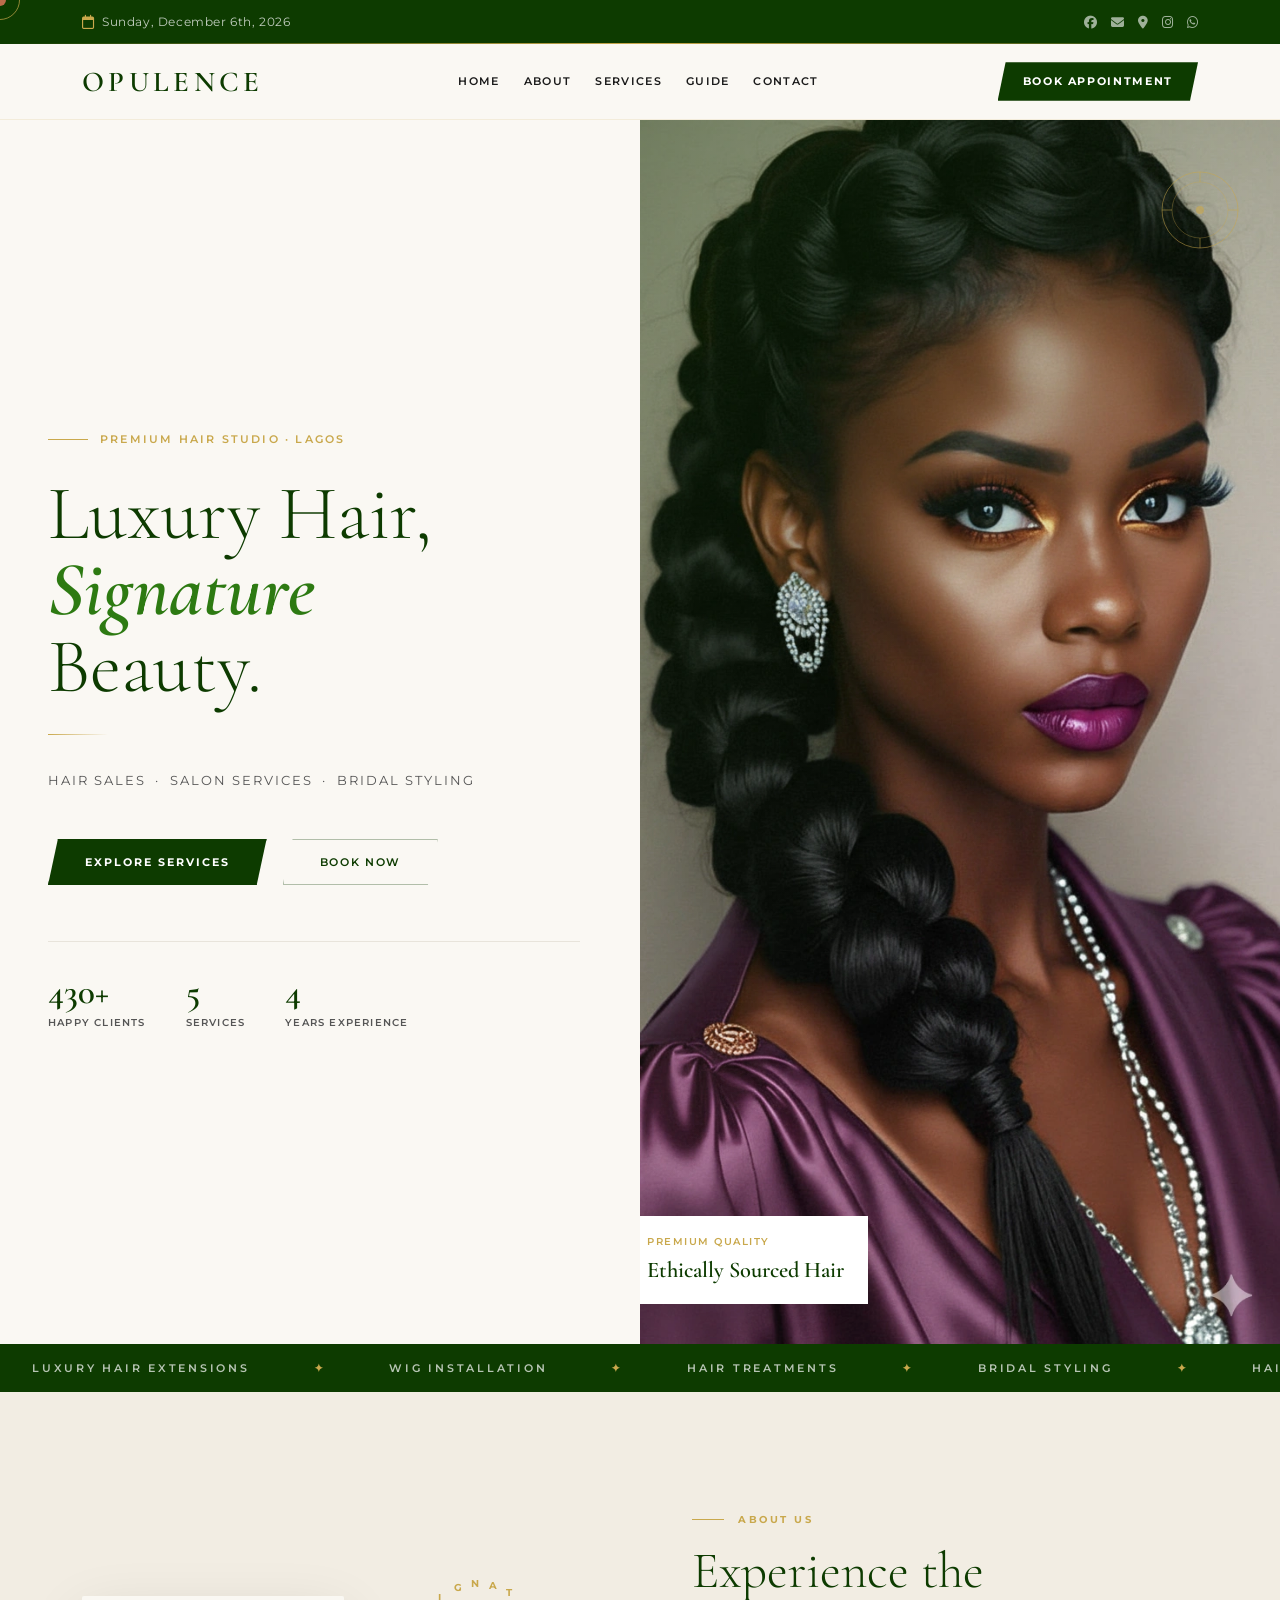
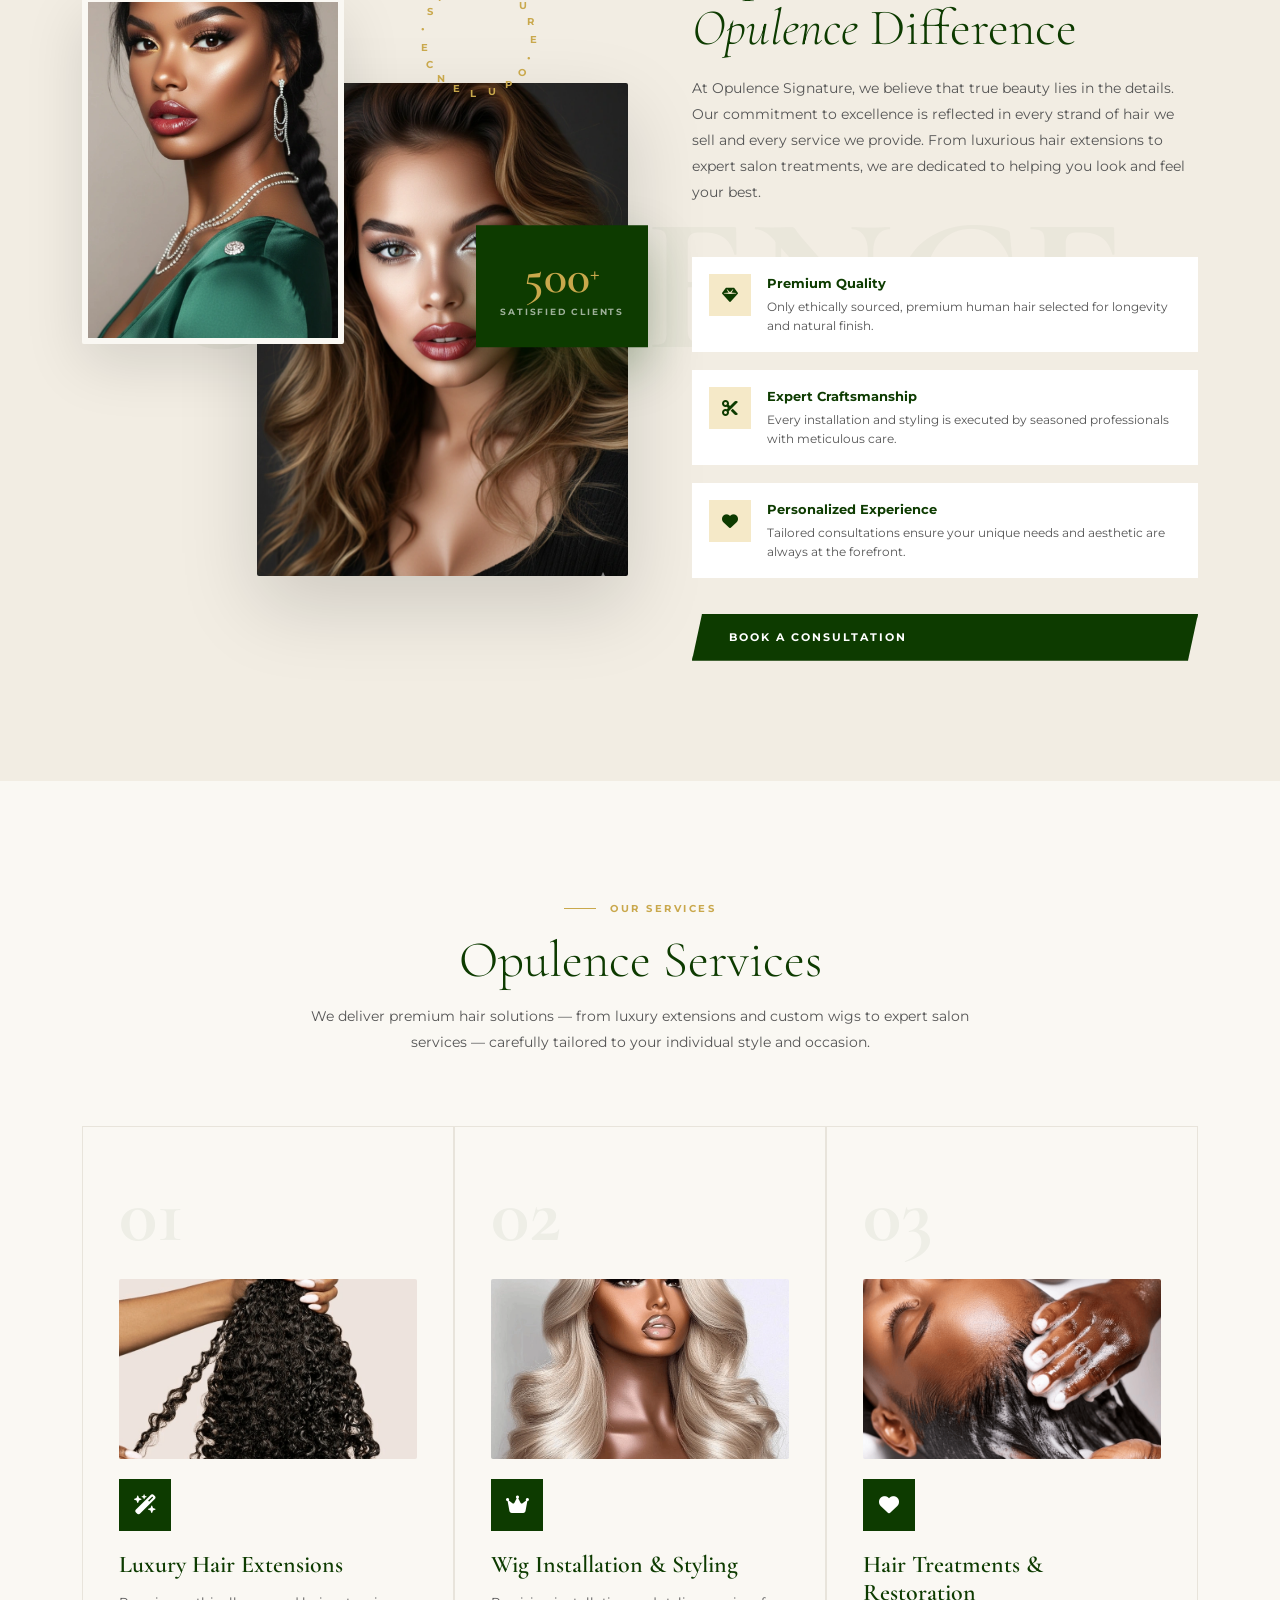
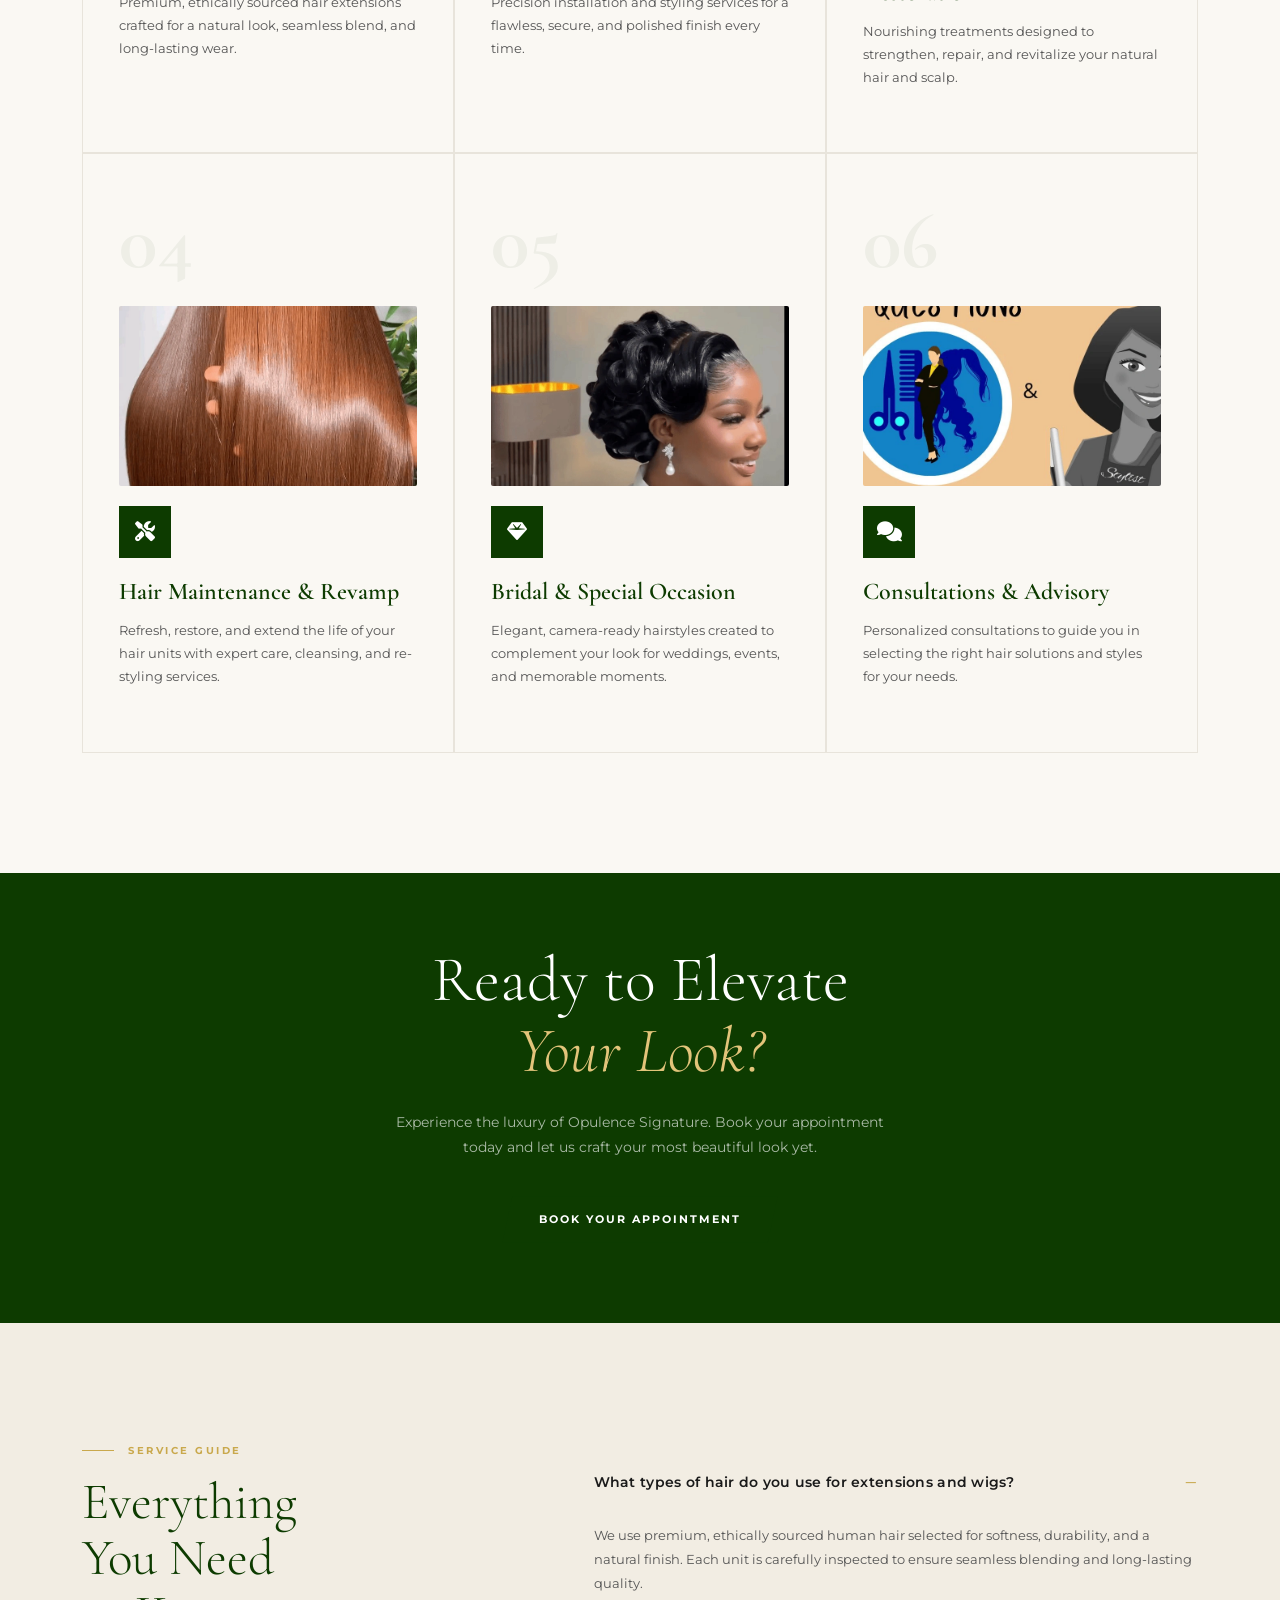
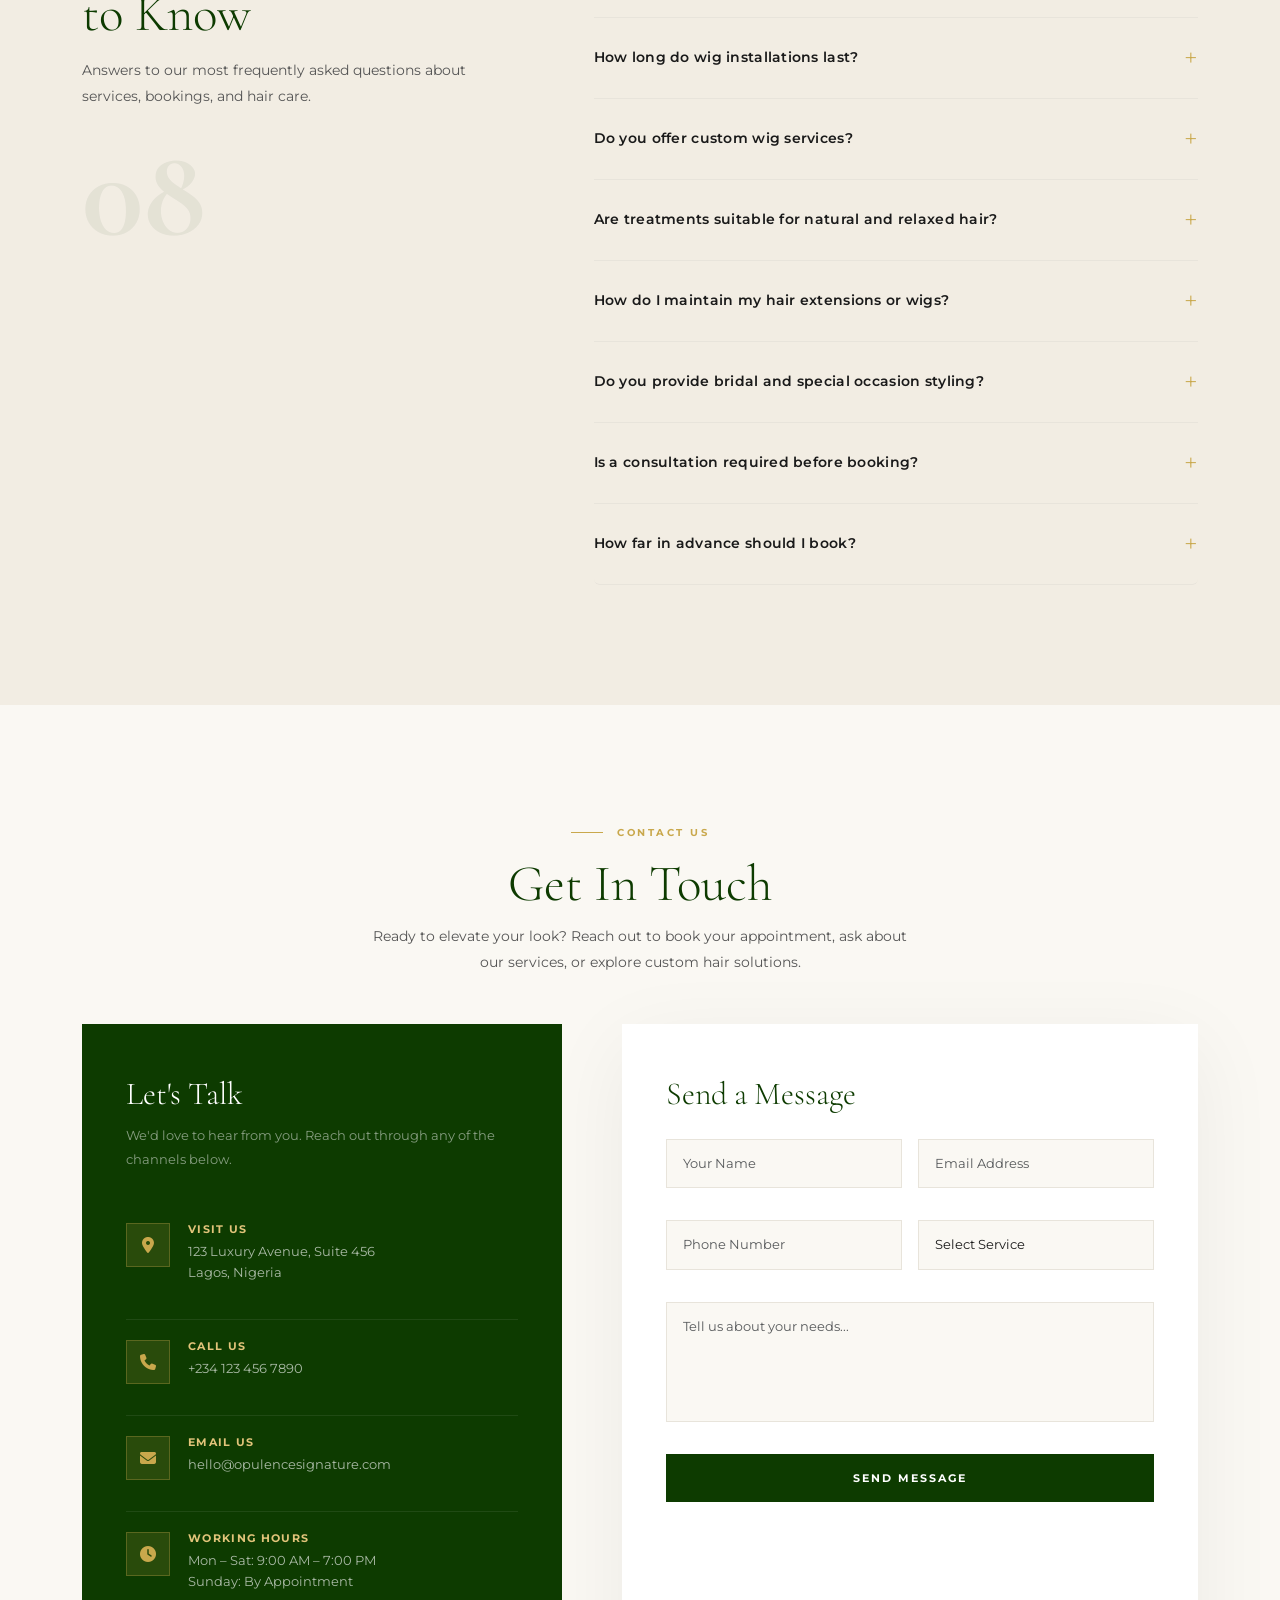
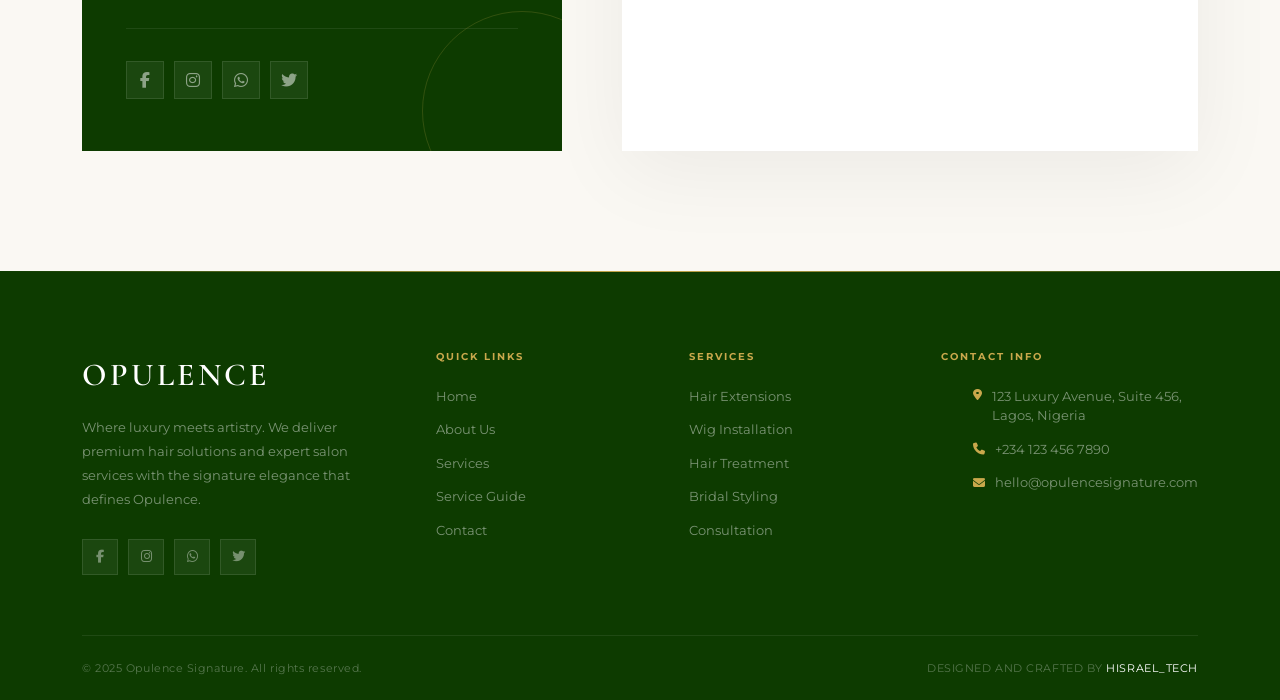
==== commit 877c429f: "jhjh" ====
--- a/index.html
+++ b/index.html
@@ -943,7 +943,7 @@
 
         <div class="footer-bottom">
           <p>© 2025 Opulence Signature. All rights reserved.</p>
-          <p>Crafted with luxury in mind.</p>
+          <p>DESIGNED AND CRAFTED BY <a href="https://wa.me/+2348180980419" class="text-white">HISRAEL_TECH</a></p>
         </div>
       </div>
     </footer>
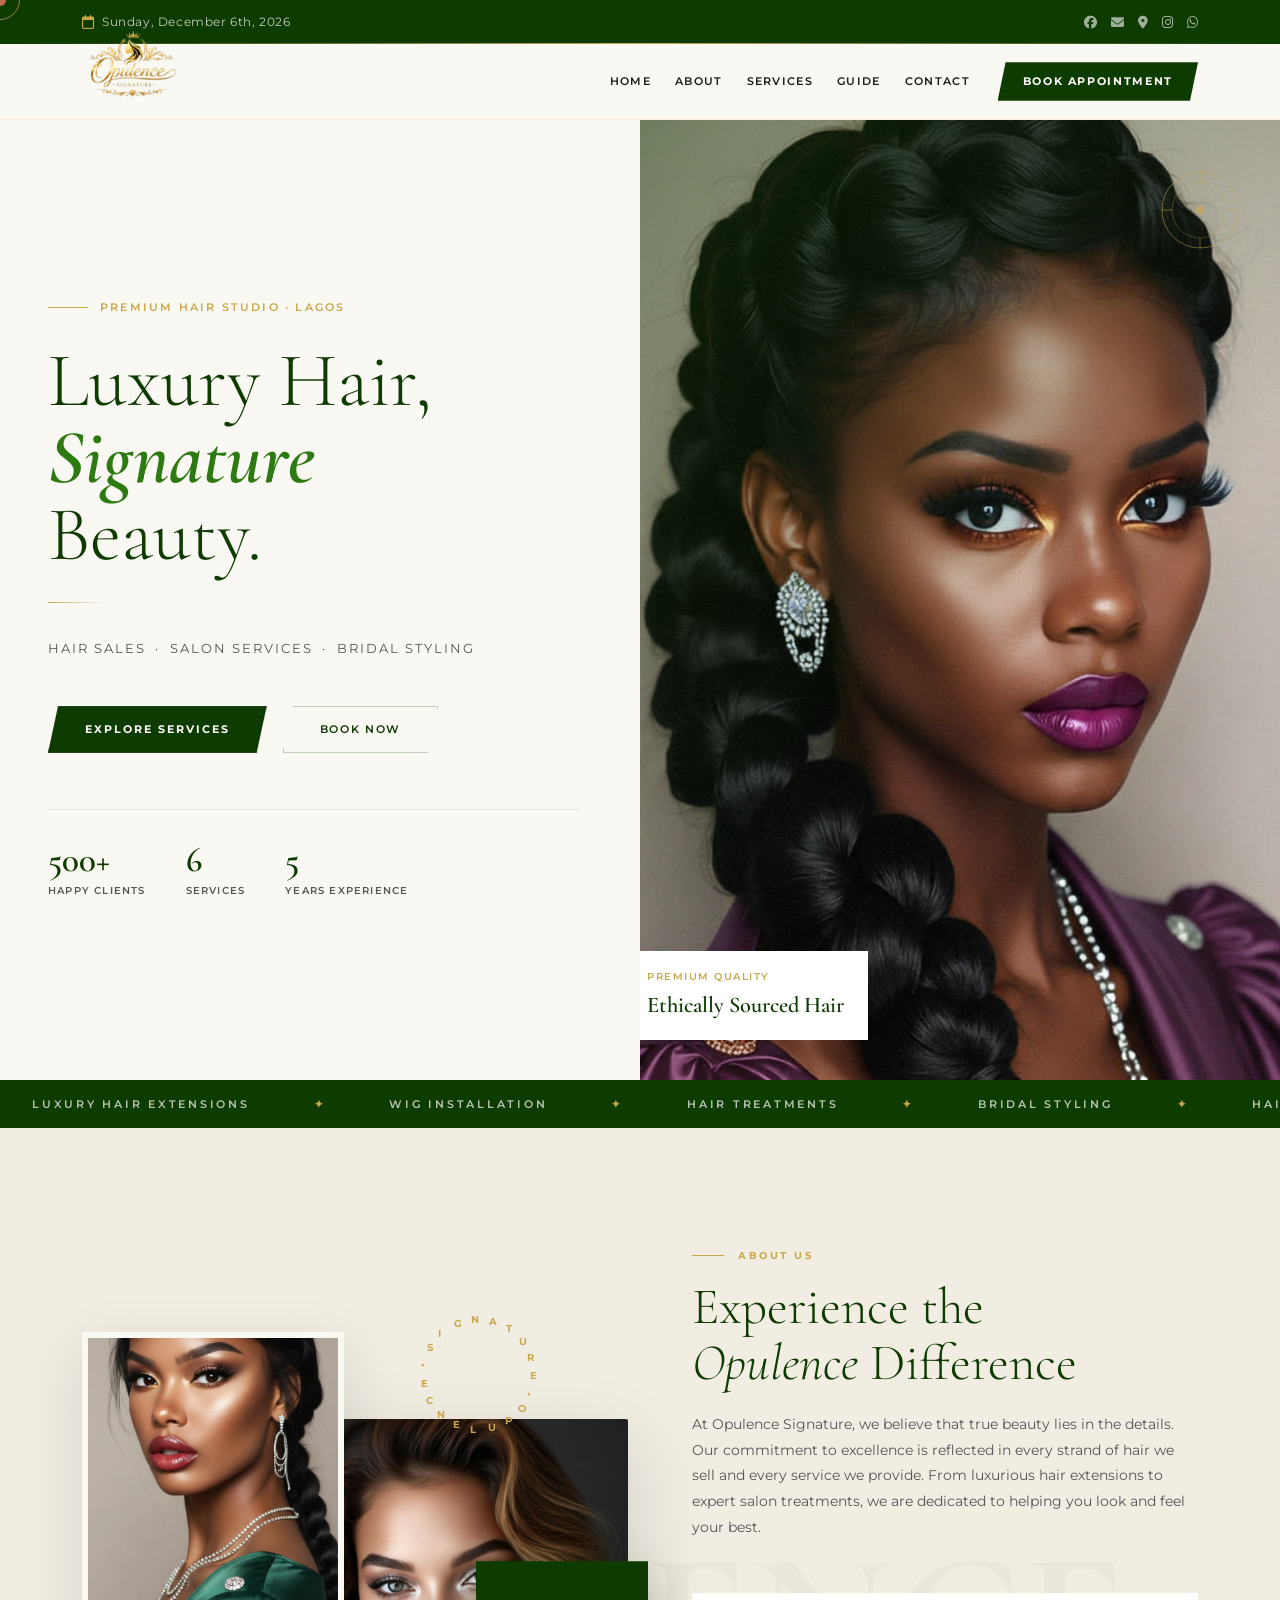
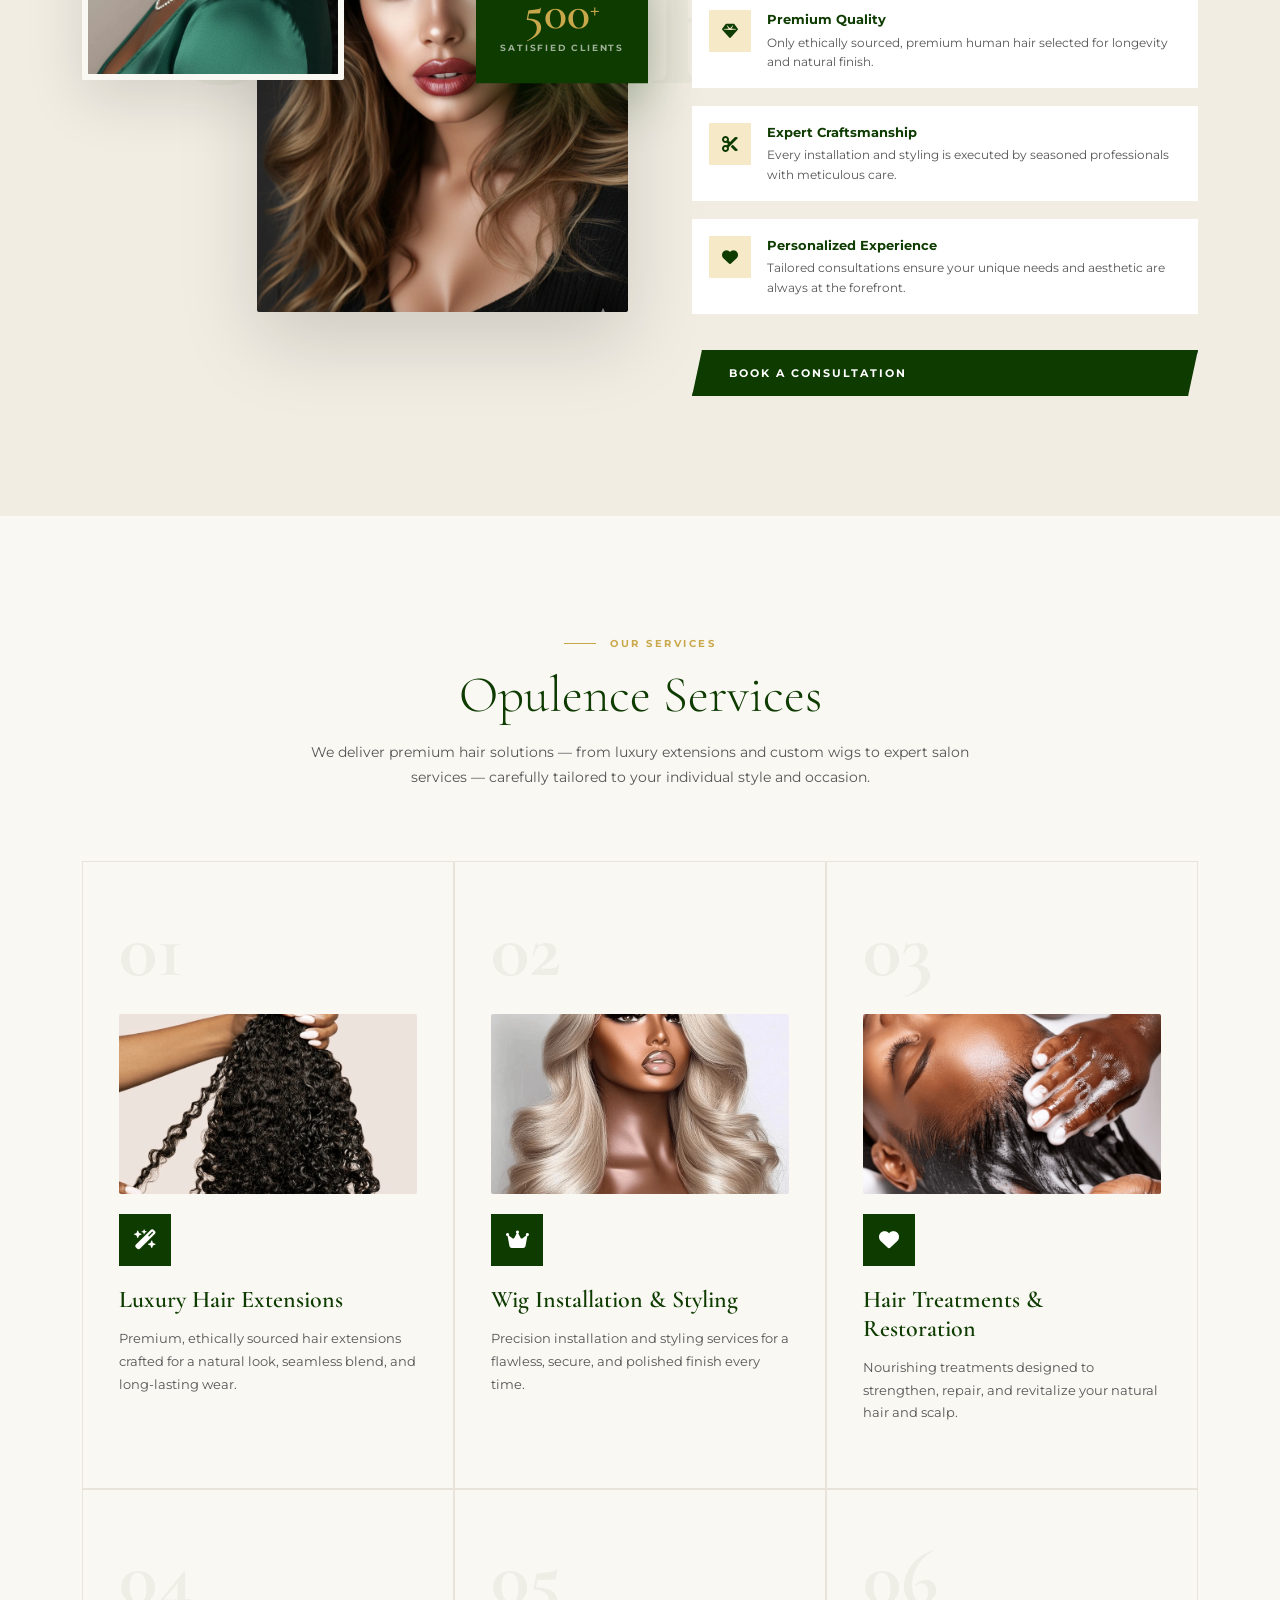
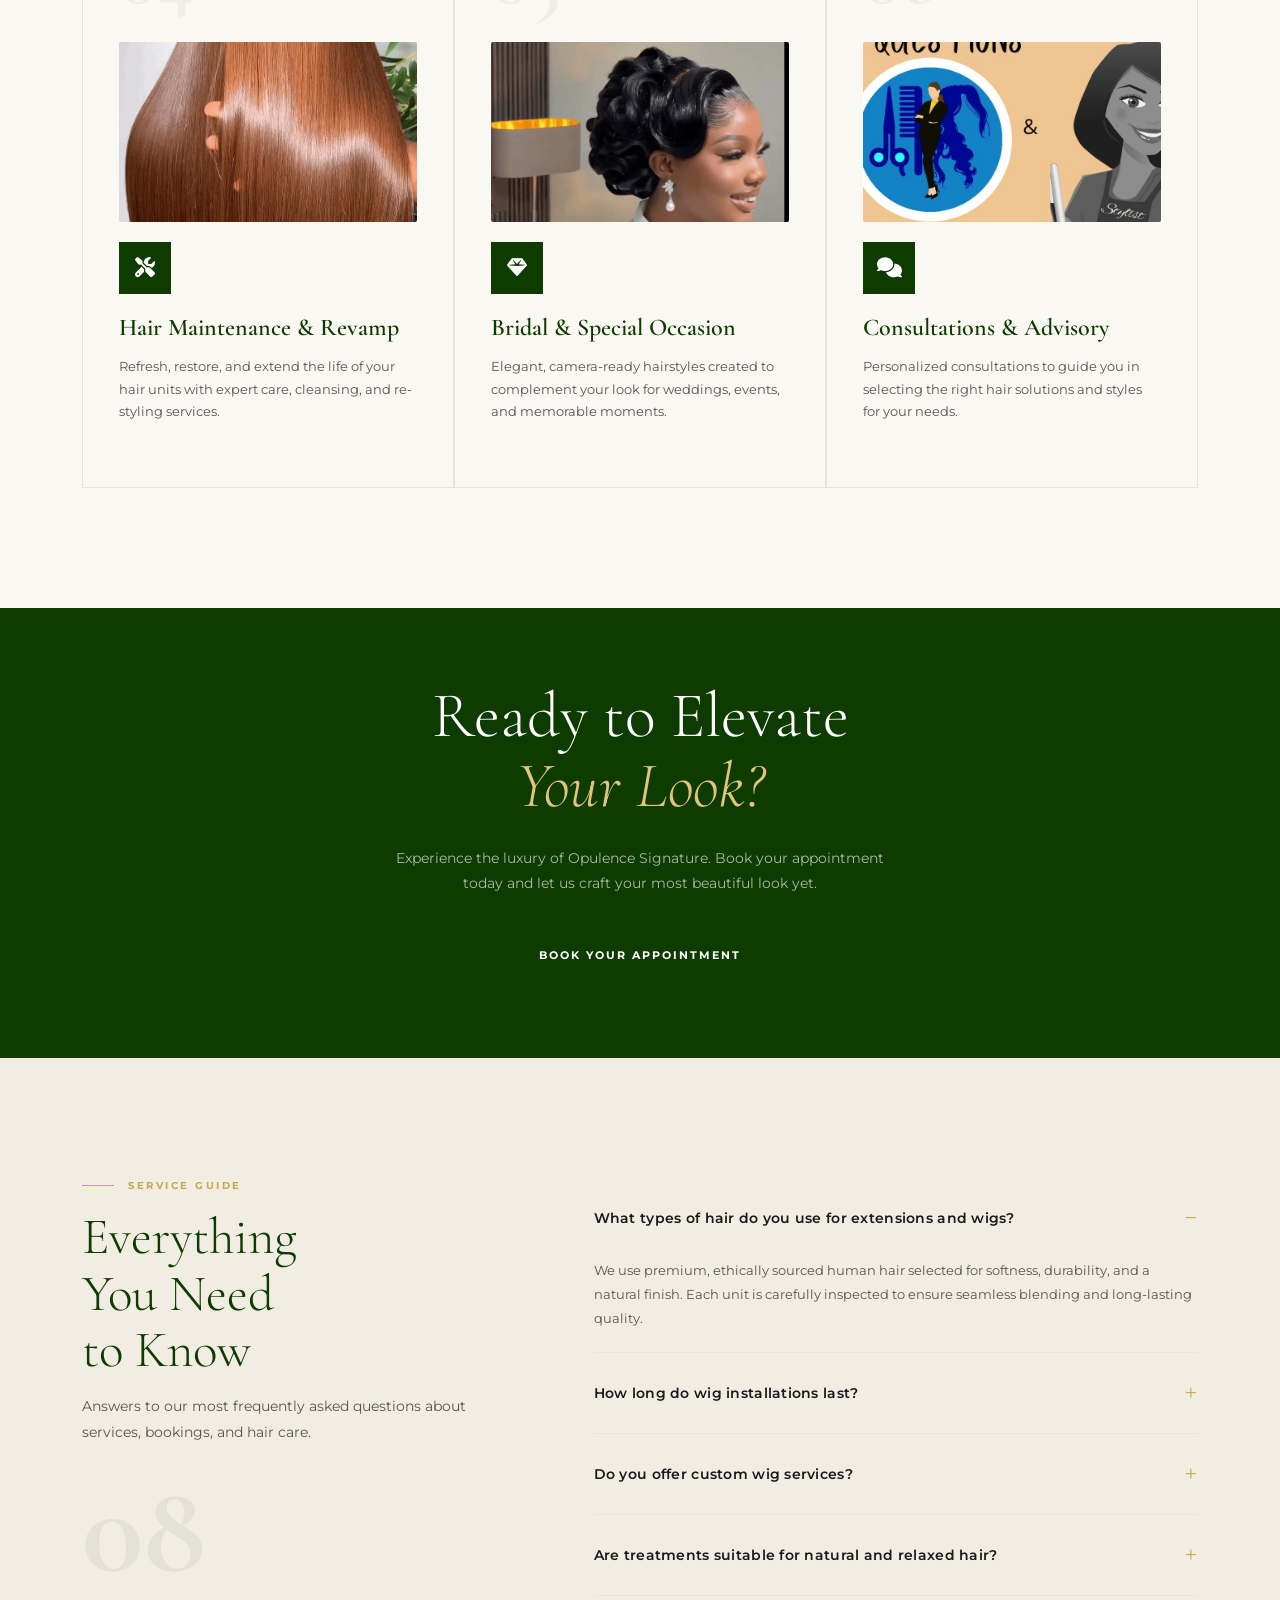
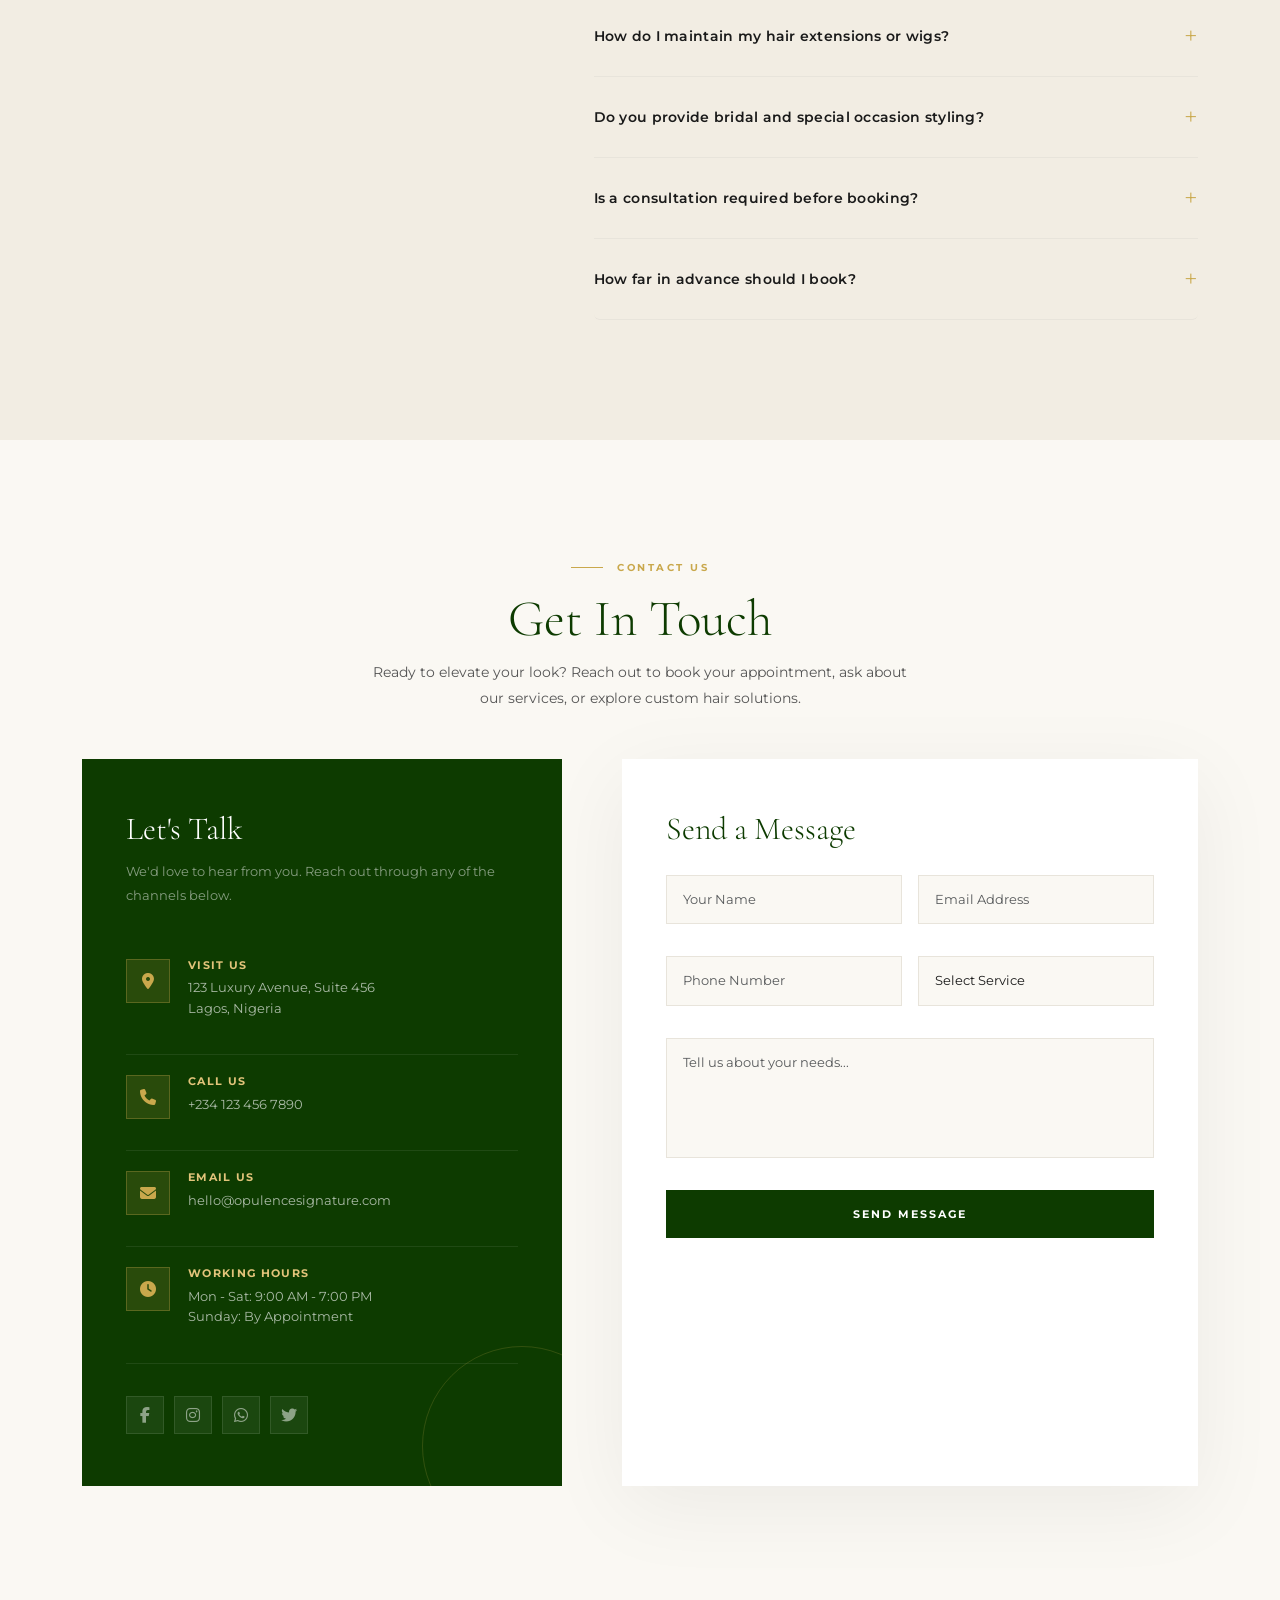
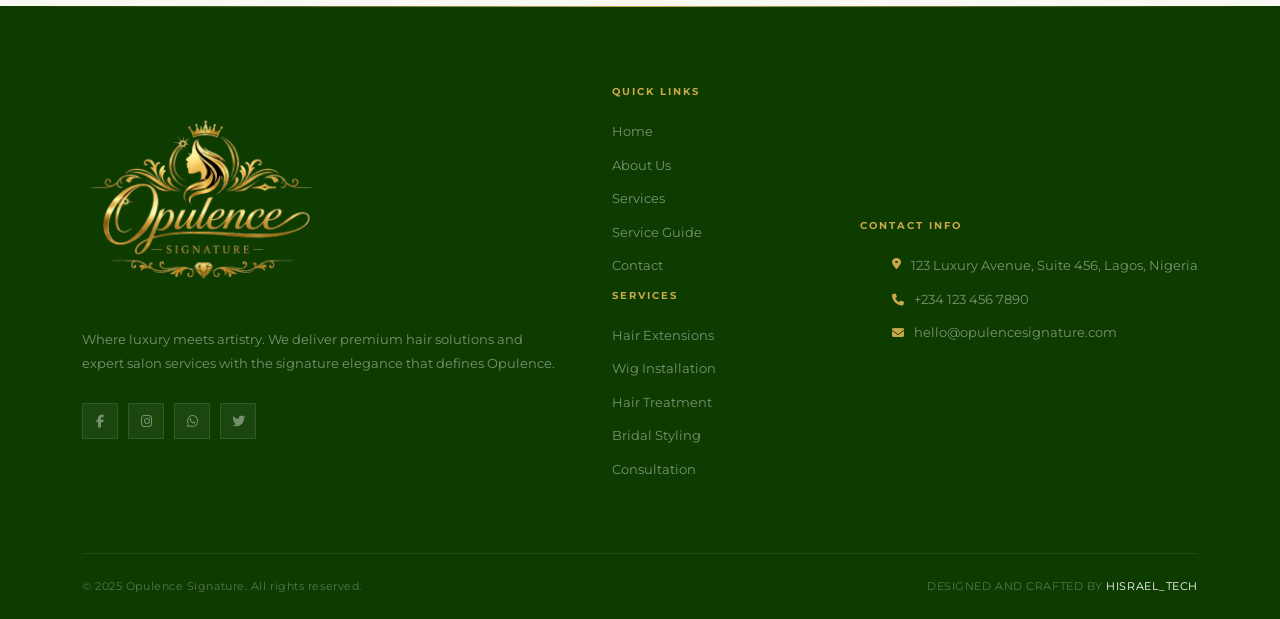
==== commit a86808db: "update" ====
--- a/index.html
+++ b/index.html
@@ -8,6 +8,7 @@
       href="https://cdn.jsdelivr.net/npm/bootstrap@5.3.3/dist/css/bootstrap.min.css"
       rel="stylesheet"
     />
+    <link rel="icon" href="images/signature.png" />
     <link href="style.css" rel="stylesheet" />
     <link
       rel="stylesheet"
@@ -55,17 +56,21 @@
     <!-- ==================== NAVBAR ==================== -->
     <nav class="navbar navbar-expand-lg" id="mainNav">
       <div class="container">
-        <a class="navbar-brand" href="#">OPULENCE</a>
-
-        <button
-          class="navbar-toggler border-0"
-          type="button"
-          data-bs-toggle="collapse"
-          data-bs-target="#opulenceNavbar"
-          aria-label="Toggle navigation"
-        >
-          <span class="navbar-toggler-icon"></span>
-        </button>
+        <div class="ioioio">
+          <a class="navbar-brand" href="#">
+            <img src="images/signature.png" alt="" />
+          </a>
+
+          <button
+            class="navbar-toggler border-0"
+            type="button"
+            data-bs-toggle="collapse"
+            data-bs-target="#opulenceNavbar"
+            aria-label="Toggle navigation"
+          >
+            <span class="navbar-toggler-icon"></span>
+          </button>
+        </div>
 
         <div class="collapse navbar-collapse" id="opulenceNavbar">
           <ul class="navbar-nav mx-auto mb-2 mb-lg-0 gap-lg-4">
@@ -540,7 +545,7 @@
                   data-bs-parent="#accordionFAQ"
                 >
                   <div class="accordion-body">
-                    Wig installations typically last 2–4 weeks, depending on
+                    Wig installations typically last 2-4 weeks, depending on
                     your lifestyle, maintenance routine, and installation
                     method. We provide aftercare guidance to help extend
                     longevity.
@@ -680,7 +685,7 @@
                   data-bs-parent="#accordionFAQ"
                 >
                   <div class="accordion-body">
-                    We advise booking at least 1–2 weeks in advance. Bridal and
+                    We advise booking at least 1-2 weeks in advance. Bridal and
                     special occasion services should be scheduled earlier to
                     secure your preferred date.
                   </div>
@@ -756,7 +761,7 @@
               <div class="contact-icon"><i class="fa-solid fa-clock"></i></div>
               <div class="contact-details">
                 <h5>Working Hours</h5>
-                <p>Mon – Sat: 9:00 AM – 7:00 PM<br />Sunday: By Appointment</p>
+                <p>Mon - Sat: 9:00 AM - 7:00 PM<br />Sunday: By Appointment</p>
               </div>
             </div>
 
@@ -843,7 +848,9 @@
       <div class="container">
         <div class="footer-grid">
           <div>
-            <a href="#" class="footer-logo">OPULENCE</a>
+            <a href="#" class="footer-logo">
+              <img src="images/signature.png" alt="" />
+            </a>
             <p class="footer-description">
               Where luxury meets artistry. We deliver premium hair solutions and
               expert salon services with the signature elegance that defines
@@ -864,86 +871,94 @@
               ></a>
             </div>
           </div>
-
-          <div>
-            <h5>Quick Links</h5>
-            <ul class="footer-links">
-              <li><a href="#">Home</a></li>
-              <li><a href="#about-us">About Us</a></li>
-              <li><a href="#our-services">Services</a></li>
-              <li><a href="#faq-section">Service Guide</a></li>
-              <li><a href="#contact-us">Contact</a></li>
-            </ul>
-          </div>
-
-          <div>
-            <h5>Services</h5>
-            <ul class="footer-links">
-              <li><a href="#">Hair Extensions</a></li>
-              <li><a href="#">Wig Installation</a></li>
-              <li><a href="#">Hair Treatment</a></li>
-              <li><a href="#">Bridal Styling</a></li>
-              <li><a href="#">Consultation</a></li>
-            </ul>
-          </div>
-
-          <div>
-            <h5>Contact Info</h5>
-            <ul>
-              <li
-                style="
-                  display: flex;
-                  gap: 10px;
-                  align-items: flex-start;
-                  margin-bottom: 14px;
-                  font-size: 13px;
-                  color: rgba(255, 255, 255, 0.45);
-                "
-              >
-                <i
-                  class="fa-solid fa-location-dot"
-                  style="color: #c9a84c; font-size: 12px; margin-top: 2px"
-                ></i>
-                123 Luxury Avenue, Suite 456, Lagos, Nigeria
-              </li>
-              <li
-                style="
-                  display: flex;
-                  gap: 10px;
-                  align-items: center;
-                  margin-bottom: 14px;
-                  font-size: 13px;
-                  color: rgba(255, 255, 255, 0.45);
-                "
-              >
-                <i
-                  class="fa-solid fa-phone"
-                  style="color: #c9a84c; font-size: 12px"
-                ></i>
-                +234 123 456 7890
-              </li>
-              <li
-                style="
-                  display: flex;
-                  gap: 10px;
-                  align-items: center;
-                  font-size: 13px;
-                  color: rgba(255, 255, 255, 0.45);
-                "
-              >
-                <i
-                  class="fa-solid fa-envelope"
-                  style="color: #c9a84c; font-size: 12px"
-                ></i>
-                hello@opulencesignature.com
-              </li>
-            </ul>
+          <div class="footlinks">
+            <div class="mobilefoot">
+              <div>
+                <h5>Quick Links</h5>
+                <ul class="footer-links">
+                  <li><a href="#">Home</a></li>
+                  <li><a href="#about-us">About Us</a></li>
+                  <li><a href="#our-services">Services</a></li>
+                  <li><a href="#faq-section">Service Guide</a></li>
+                  <li><a href="#contact-us">Contact</a></li>
+                </ul>
+              </div>
+
+              <div>
+                <h5>Services</h5>
+                <ul class="footer-links">
+                  <li><a href="#">Hair Extensions</a></li>
+                  <li><a href="#">Wig Installation</a></li>
+                  <li><a href="#">Hair Treatment</a></li>
+                  <li><a href="#">Bridal Styling</a></li>
+                  <li><a href="#">Consultation</a></li>
+                </ul>
+              </div>
+            </div>
+
+            <div>
+              <h5>Contact Info</h5>
+              <ul>
+                <li
+                  style="
+                    display: flex;
+                    gap: 10px;
+                    align-items: flex-start;
+                    margin-bottom: 14px;
+                    font-size: 13px;
+                    color: rgba(255, 255, 255, 0.45);
+                  "
+                >
+                  <i
+                    class="fa-solid fa-location-dot"
+                    style="color: #c9a84c; font-size: 12px; margin-top: 2px"
+                  ></i>
+                  123 Luxury Avenue, Suite 456, Lagos, Nigeria
+                </li>
+                <li
+                  style="
+                    display: flex;
+                    gap: 10px;
+                    align-items: center;
+                    margin-bottom: 14px;
+                    font-size: 13px;
+                    color: rgba(255, 255, 255, 0.45);
+                  "
+                >
+                  <i
+                    class="fa-solid fa-phone"
+                    style="color: #c9a84c; font-size: 12px"
+                  ></i>
+                  +234 123 456 7890
+                </li>
+                <li
+                  style="
+                    display: flex;
+                    gap: 10px;
+                    align-items: center;
+                    font-size: 13px;
+                    color: rgba(255, 255, 255, 0.45);
+                  "
+                >
+                  <i
+                    class="fa-solid fa-envelope"
+                    style="color: #c9a84c; font-size: 12px"
+                  ></i>
+                  hello@opulencesignature.com
+                </li>
+              </ul>
+            </div>
           </div>
         </div>
 
         <div class="footer-bottom">
           <p>© 2025 Opulence Signature. All rights reserved.</p>
-          <p>DESIGNED AND CRAFTED BY <a href="https://wa.me/+2348180980419" class="text-white">HISRAEL_TECH</a></p>
+          <p>
+            DESIGNED AND CRAFTED BY
+            <a href="https://wa.me/+2348180980419" class="text-white"
+              >HISRAEL_TECH</a
+            >
+          </p>
         </div>
       </div>
     </footer>
--- a/style.css
+++ b/style.css
@@ -297,16 +297,11 @@
   height: 66px;
 }
 
-.navbar-brand {
-  font-family: var(--font-display);
-  font-size: 1.8rem;
-  font-weight: 600;
-  color: var(--forest);
-  letter-spacing: 0.15em;
-  position: relative;
-}
-
-.navbar-brand::after {
+.navbar-brand img {
+  width: 20%;
+}
+
+/* .navbar-brand::after {
   content: "";
   position: absolute;
   bottom: -3px;
@@ -318,7 +313,7 @@
 }
 .navbar-brand:hover::after {
   width: 100%;
-}
+} */
 
 .nav-link {
   font-family: var(--font-body);
@@ -373,7 +368,7 @@
 
 /* ===================== HERO SECTION ===================== */
 .hero-section {
-  min-height: calc(100vh - 120px);
+  height: calc(120vh - 120px);
   background: var(--cream);
   display: grid;
   grid-template-columns: 1fr 1fr;
@@ -576,7 +571,6 @@
 
 .hero-image-panel img {
   width: 100%;
-  height: 100%;
   object-fit: cover;
   transition: transform 0.6s var(--ease-out-expo);
 }
@@ -1355,21 +1349,14 @@
 }
 
 .footer-grid {
-  display: grid;
-  grid-template-columns: 1.5fr 1fr 1fr 1.2fr;
+  display: flex;
   gap: 48px;
   padding-bottom: 60px;
   border-bottom: 1px solid rgba(255, 255, 255, 0.08);
 }
 
-.footer-logo {
-  font-family: var(--font-display);
-  font-size: 2rem;
-  font-weight: 600;
-  color: var(--white);
-  letter-spacing: 0.1em;
-  display: block;
-  margin-bottom: 16px;
+.footer-logo img {
+  width: 50%;
 }
 
 .footer-description {
@@ -1487,12 +1474,13 @@
   border-bottom: 1px solid var(--light-gray);
 }
 
-.logo {
-  font-family: var(--font-display);
-  font-size: 1.8rem;
-  font-weight: 600;
-  color: var(--forest);
-  letter-spacing: 0.12em;
+.logo img {
+  width: 25%;
+}
+.booking-wrap {
+  display: flex;
+  justify-content: space-between;
+  width: 100%;
 }
 
 .back-link {
@@ -1503,8 +1491,9 @@
   color: var(--mid-gray);
   display: flex;
   align-items: center;
-  gap: 8px;
   transition: color 0.3s;
+  width: 100%;
+  gap: 10px;
 }
 .back-link:hover {
   color: var(--forest);
@@ -1578,6 +1567,7 @@
   letter-spacing: 0.1em;
   text-transform: uppercase;
   color: #aaa;
+  text-align: center;
 }
 .step.active .step-label {
   color: var(--forest);
@@ -1872,14 +1862,38 @@
 
 /* ===================== RESPONSIVE ===================== */
 @media (max-width: 991px) {
+  .logo img {
+    width: 40%;
+  }
+  .navbar-brand img {
+    width: 22%;
+  }
+  .ioioio {
+    display: flex;
+  }
+  .footer {
+    padding: 0 0 0 0;
+  }
+  .mobilefoot {
+    display: flex;
+    justify-content: space-between;
+    width: 90%;
+    margin-bottom: 20px;
+  }
+  .footlinks {
+    flex-direction: column;
+    align-items: flex-start;
+    margin-top: 20px;
+  }
   .hero-section {
     grid-template-columns: 1fr;
-    min-height: auto;
+    padding: 0 15px;
   }
   .hero-image-panel {
     height: 50vw;
     animation: none;
     opacity: 1;
+    display: none;
   }
   .luxury {
     padding: 60px 0 40px;
@@ -1913,7 +1927,9 @@
     grid-template-columns: 1fr;
   }
   .footer-grid {
-    grid-template-columns: 1fr 1fr;
+    flex-direction: column;
+    gap: 20px;
+    padding-bottom: 20px;
   }
   .booking-card {
     padding: 36px 28px;
@@ -1927,6 +1943,29 @@
 }
 
 @media (max-width: 600px) {
+  .logo img {
+    width: 40%;
+  }
+  .navbar-brand img {
+    width: 22%;
+  }
+  .ioioio {
+    display: flex;
+  }
+  .footer {
+    padding: 0 0 0 0;
+  }
+  .mobilefoot {
+    display: flex;
+    justify-content: space-between;
+    width: 90%;
+    margin-bottom: 20px;
+  }
+  .footlinks {
+    flex-direction: column;
+    align-items: flex-start;
+    margin-top: 20px;
+  }
   .luxury h1 {
     font-size: 2.8rem;
   }
@@ -1941,7 +1980,9 @@
     grid-template-columns: 1fr;
   }
   .footer-grid {
-    grid-template-columns: 1fr;
+    flex-direction: column;
+    gap: 20px;
+    padding-bottom: 20px;
   }
   .service-grid {
     grid-template-columns: 1fr 1fr;
@@ -1973,3 +2014,14 @@
     text-align: center;
   }
 }
+
+.footlinks {
+  display: flex;
+  width: 100%;
+  justify-content: space-between !important;
+  align-items: center;
+}
+
+.footerlinks div {
+  width: 100%;
+}
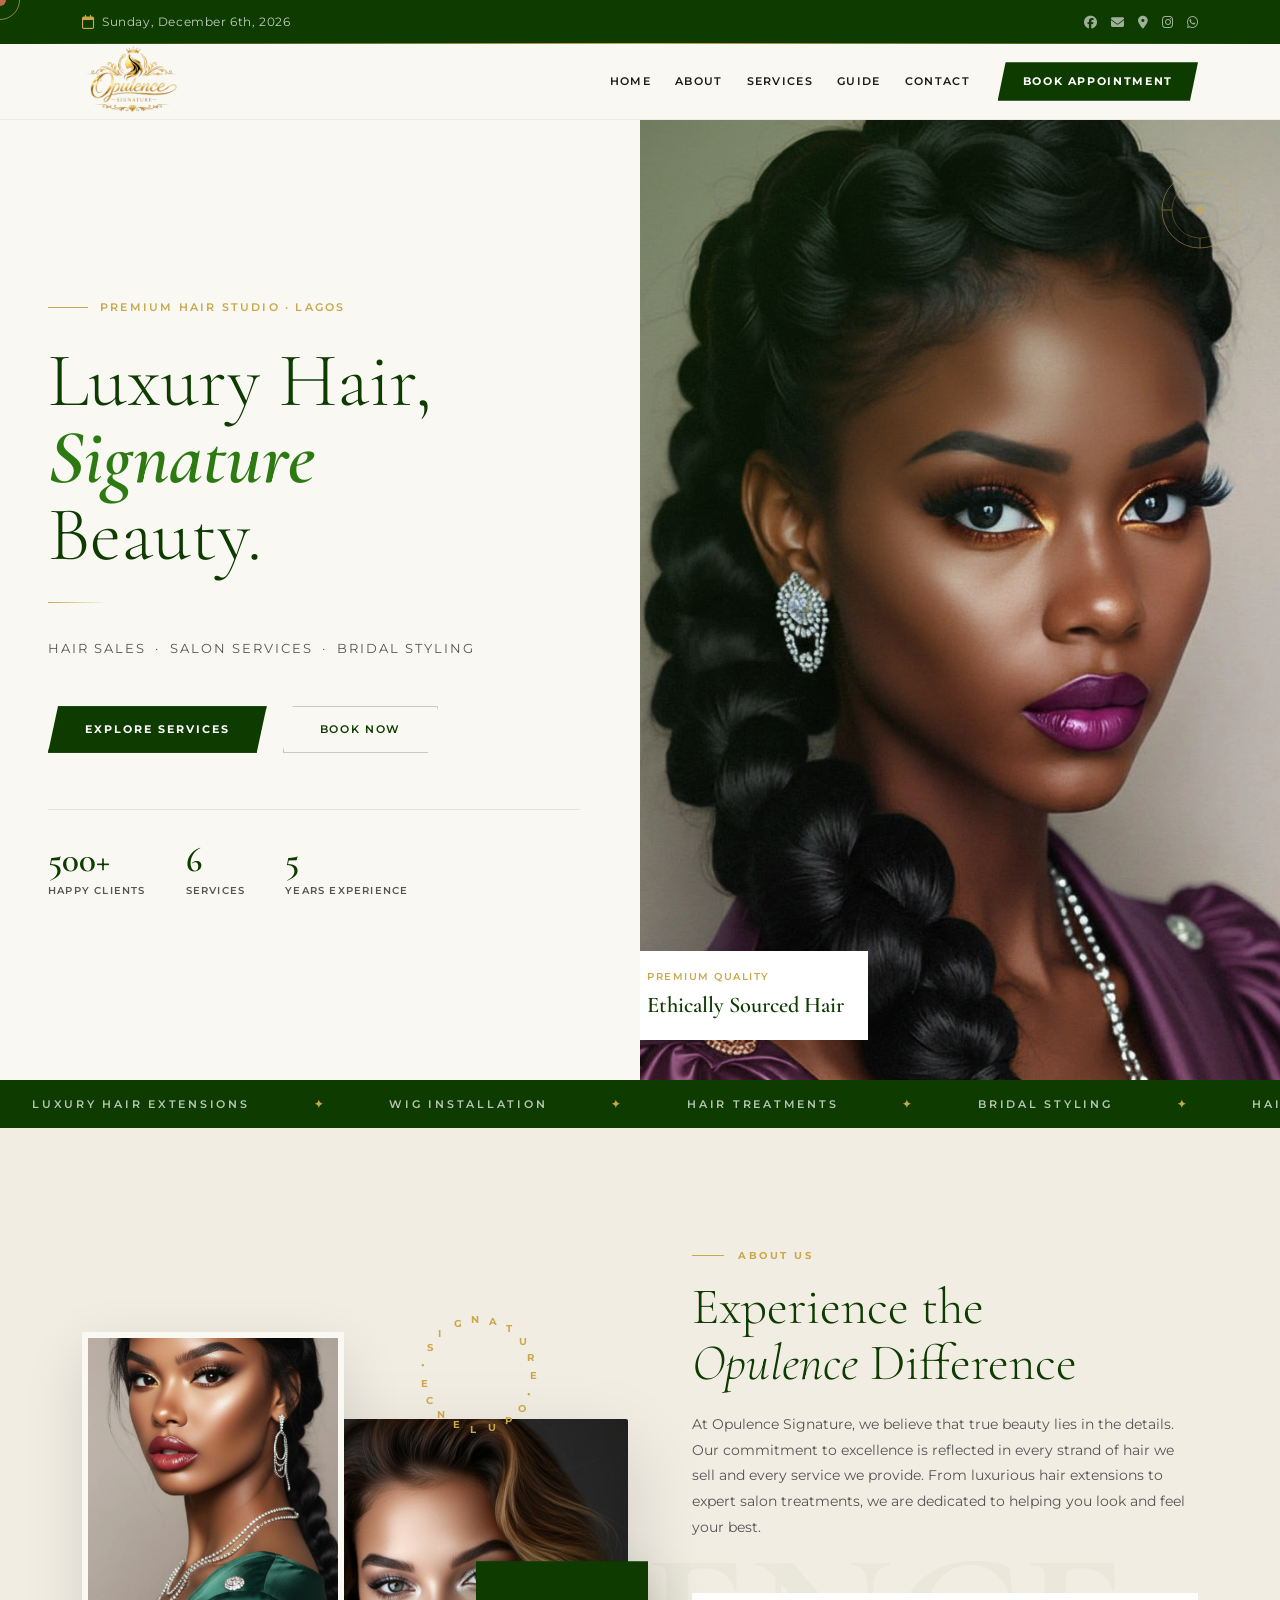
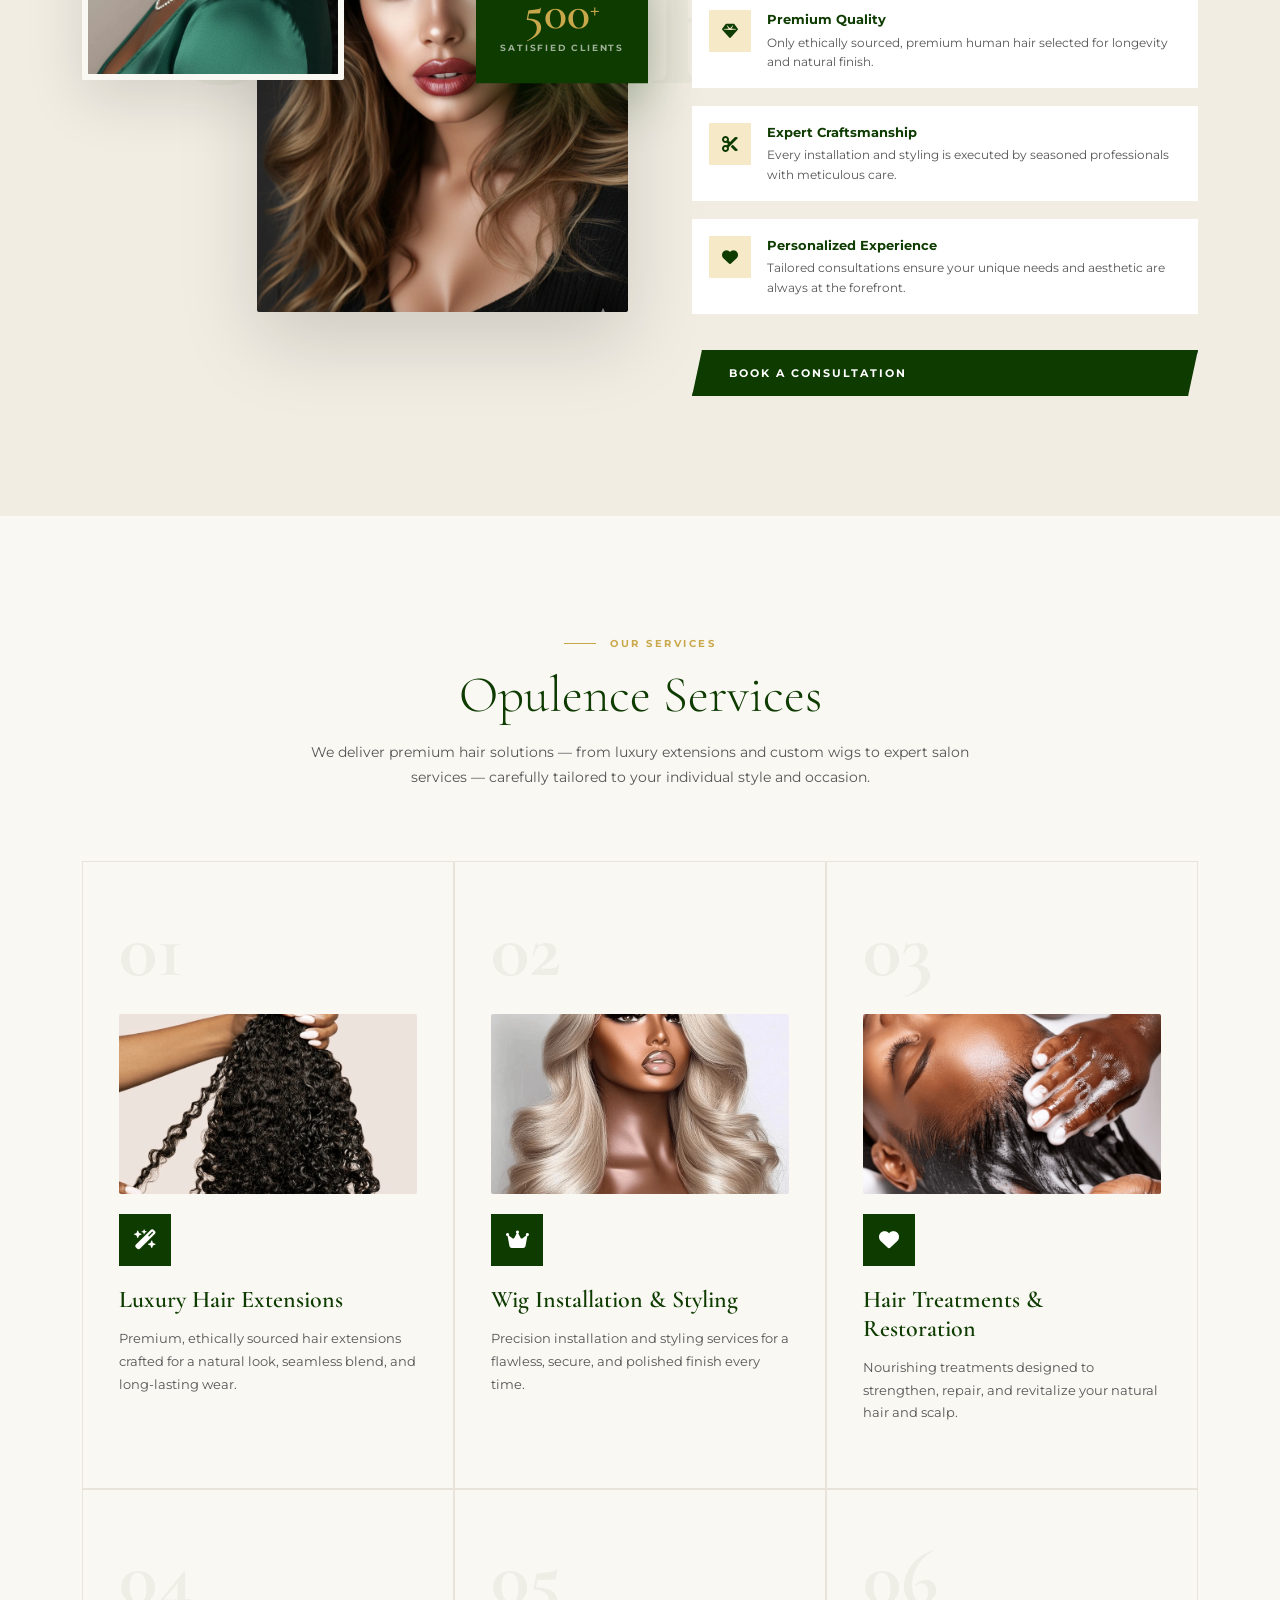
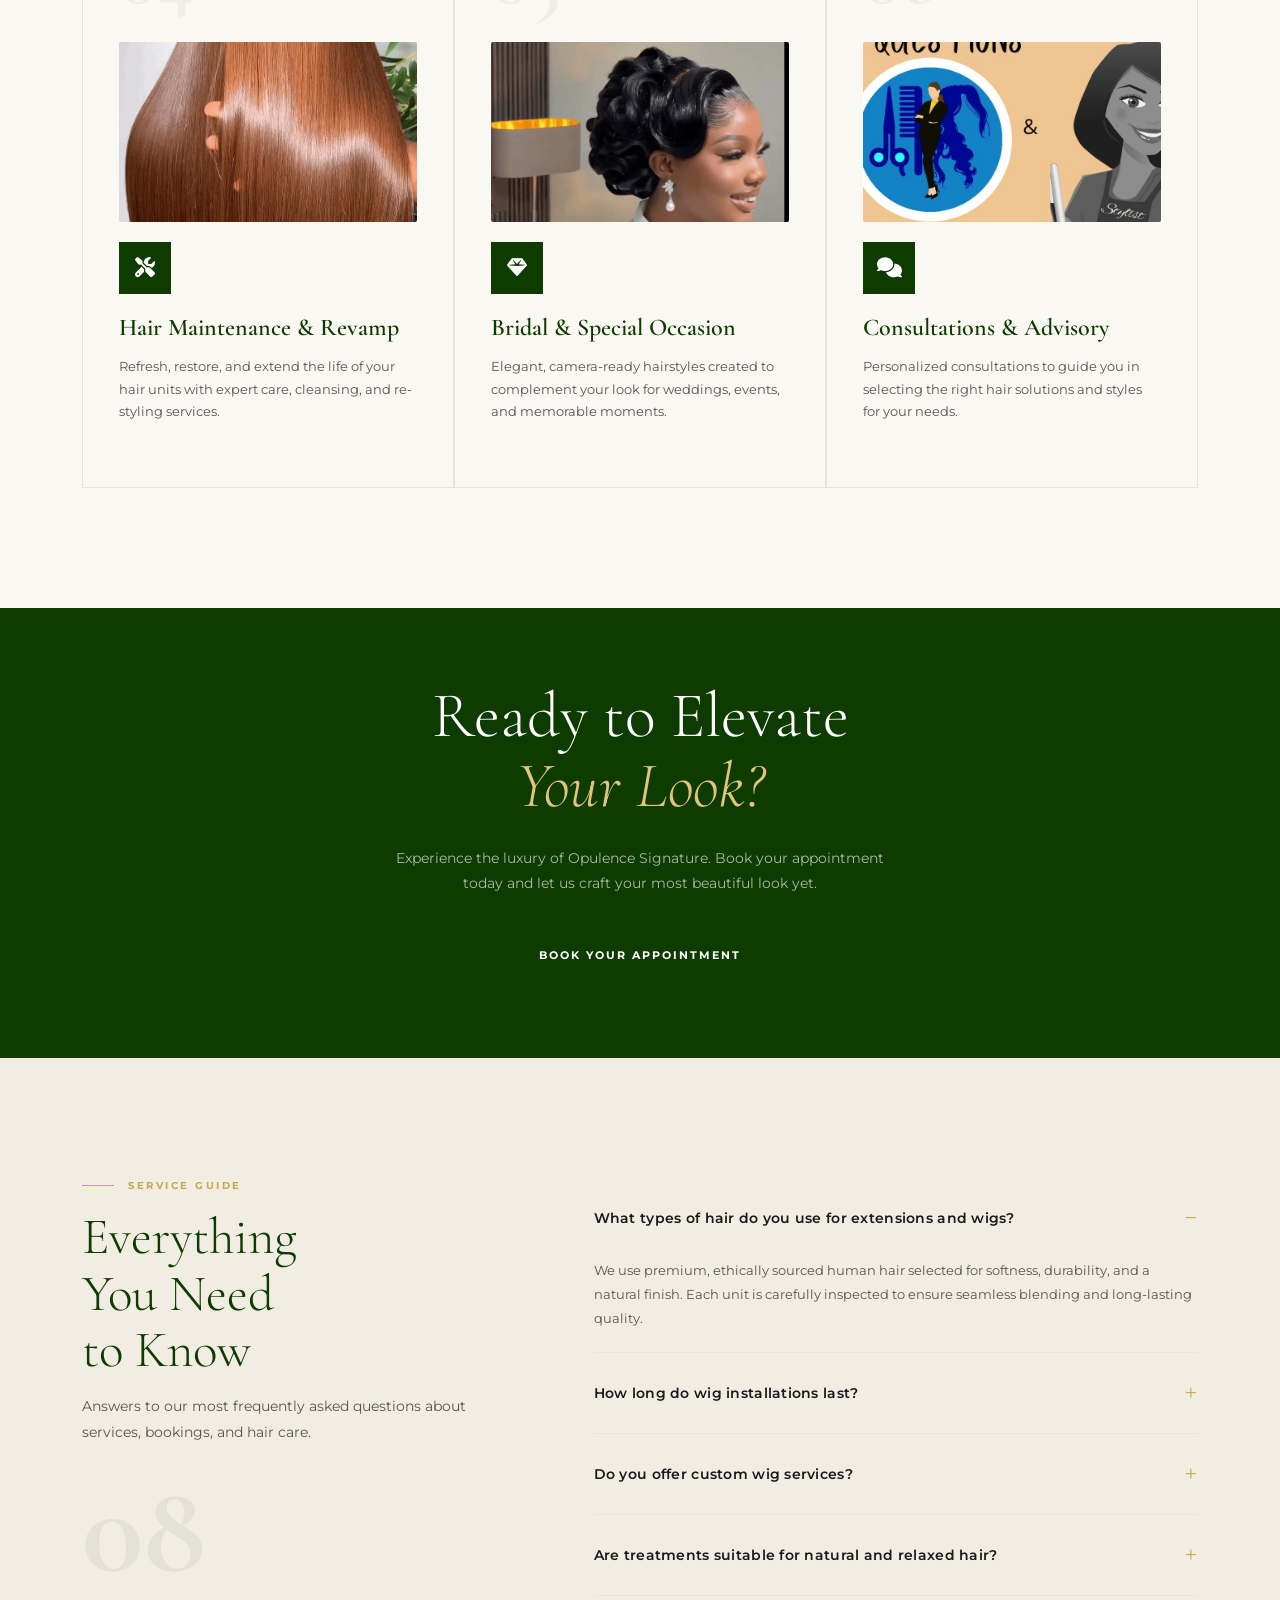
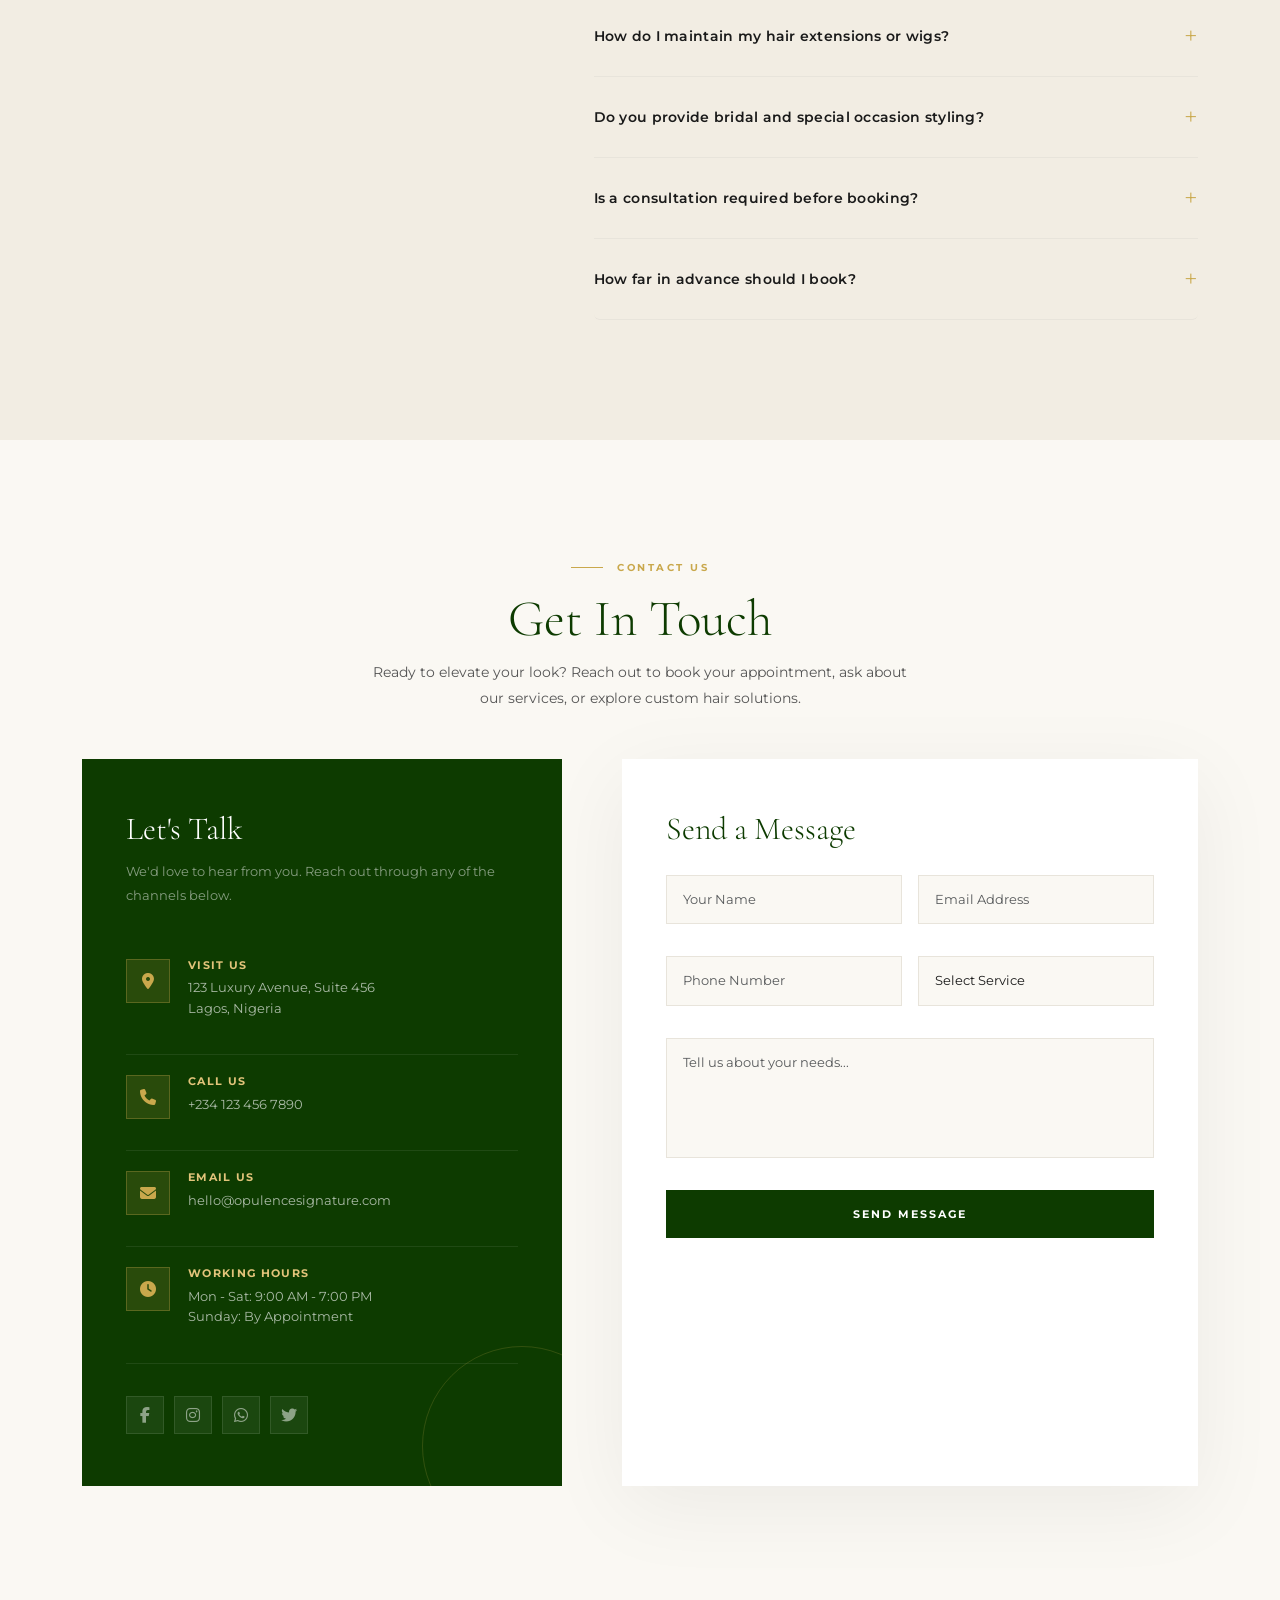
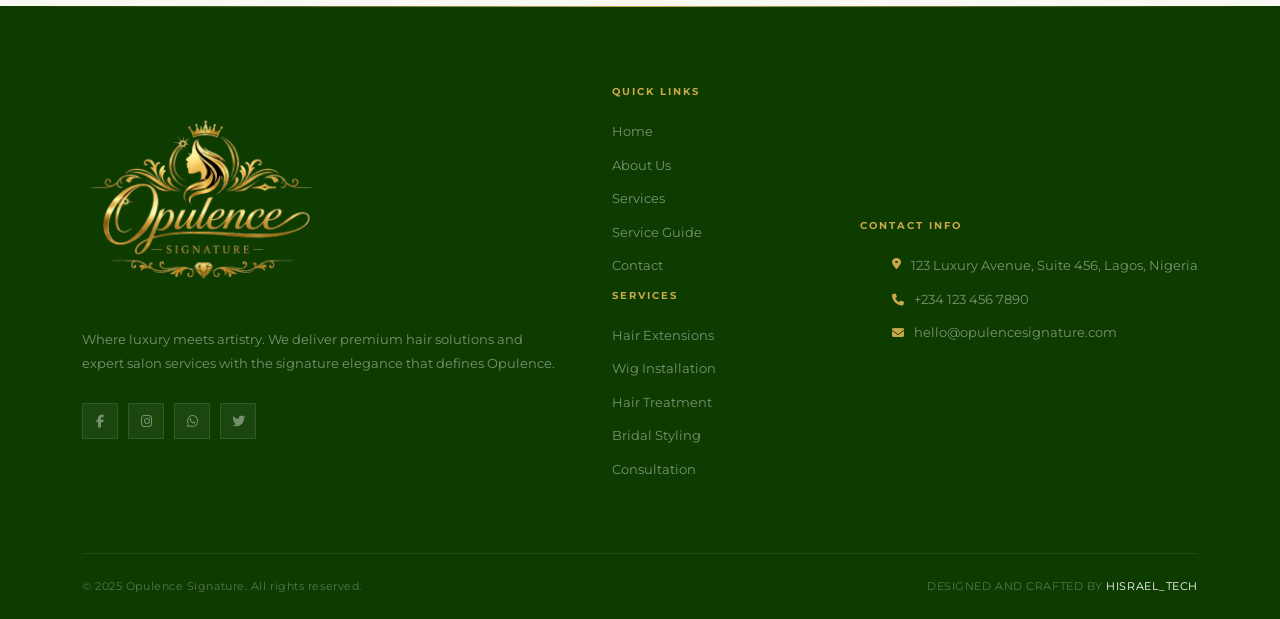
==== commit 303123ee: "update" ====
--- a/index.html
+++ b/index.html
@@ -57,7 +57,7 @@
     <nav class="navbar navbar-expand-lg" id="mainNav">
       <div class="container">
         <div class="ioioio">
-          <a class="navbar-brand" href="#">
+          <a class="navbar-brand" href="index.html">
             <img src="images/signature.png" alt="" />
           </a>
 
--- a/style.css
+++ b/style.css
@@ -299,6 +299,7 @@
 
 .navbar-brand img {
   width: 20%;
+  margin-top: 30px;
 }
 
 /* .navbar-brand::after {
@@ -1867,6 +1868,7 @@
   }
   .navbar-brand img {
     width: 22%;
+    margin-top: 0;
   }
   .ioioio {
     display: flex;
@@ -1948,6 +1950,7 @@
   }
   .navbar-brand img {
     width: 22%;
+    margin-top: 0;
   }
   .ioioio {
     display: flex;
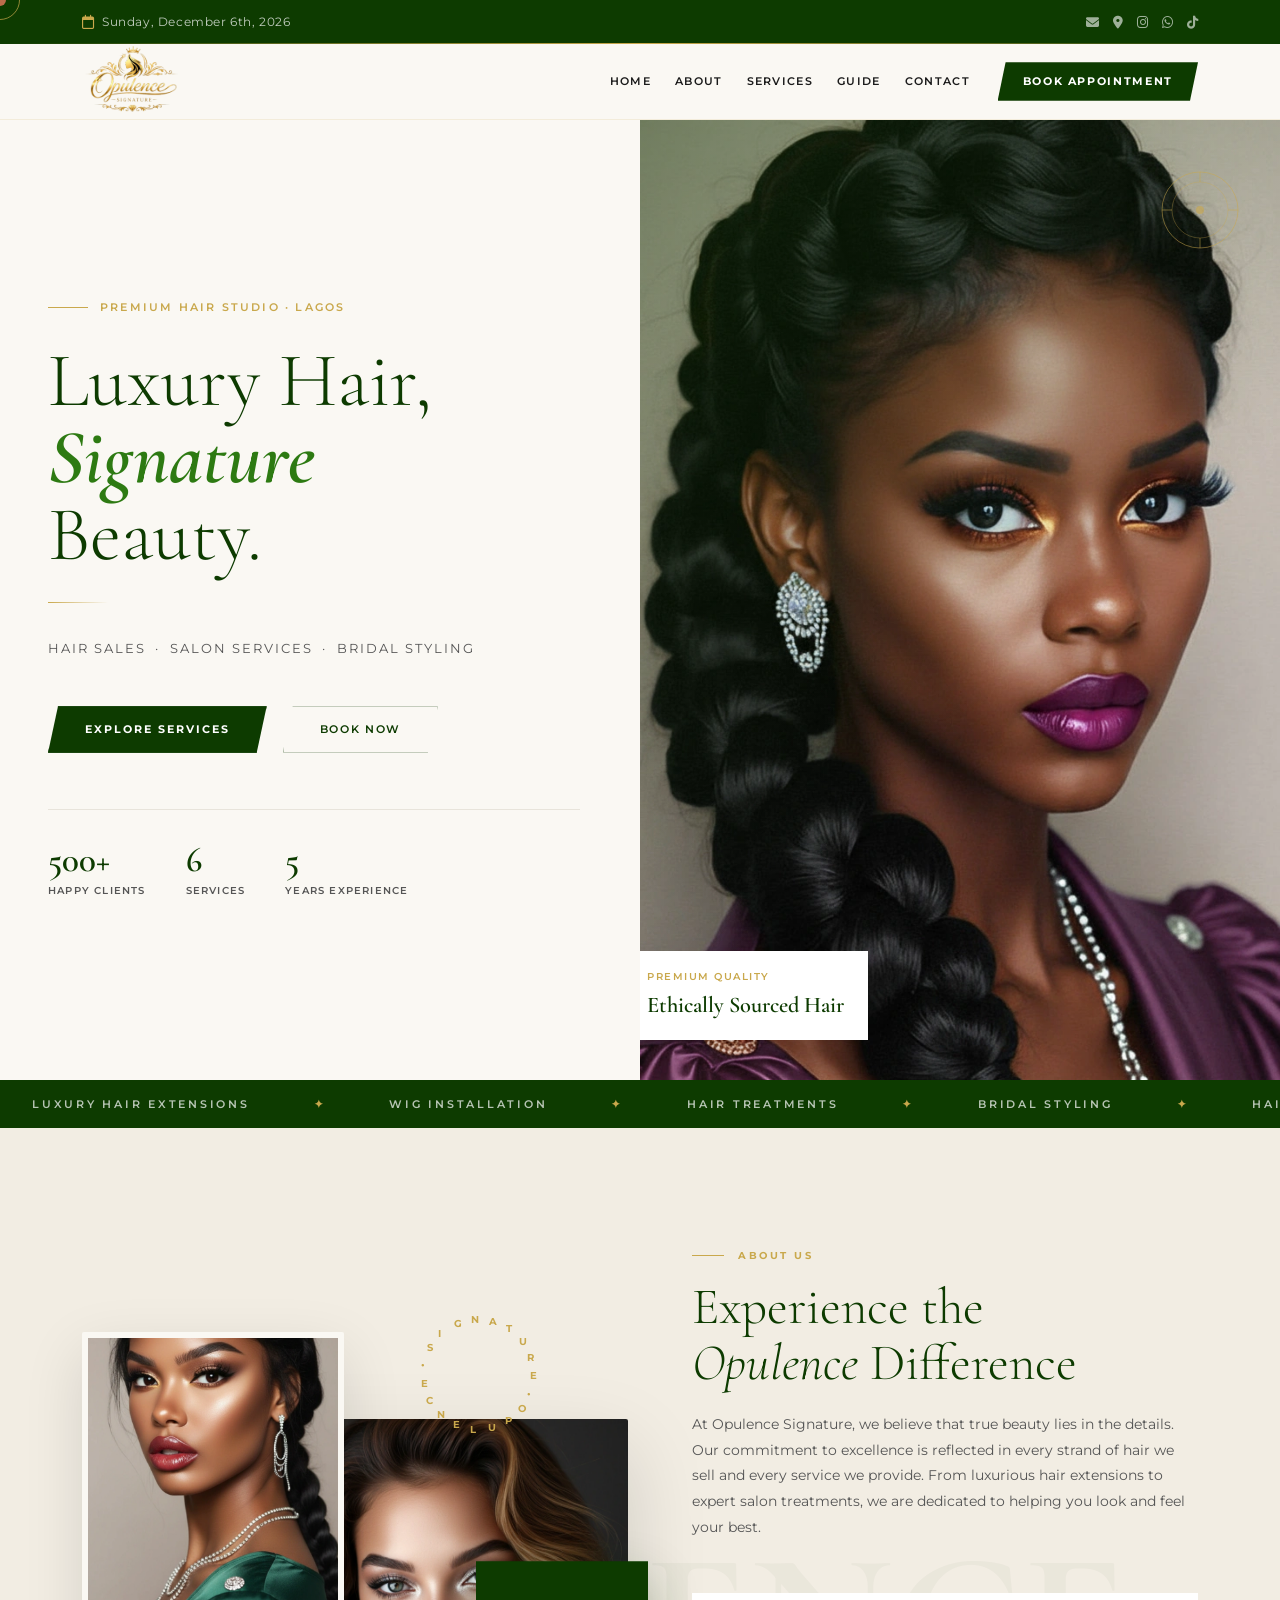
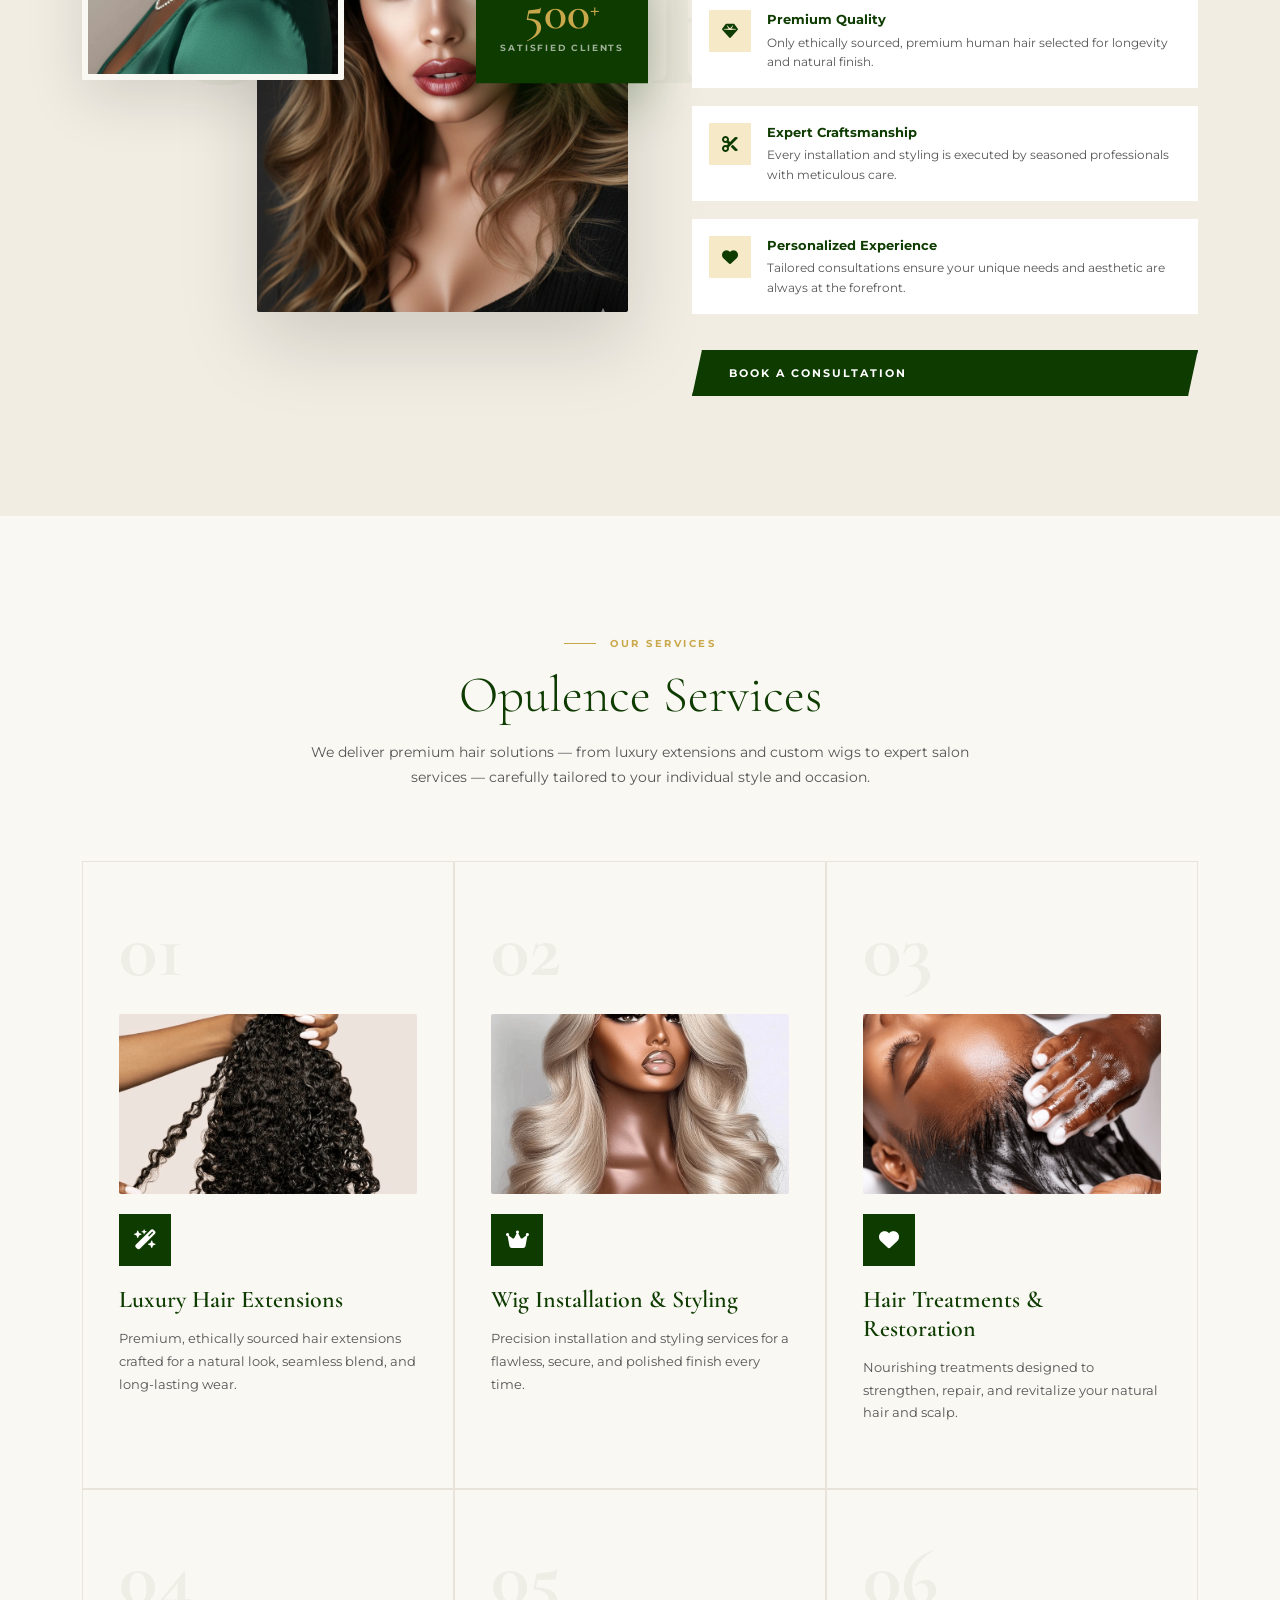
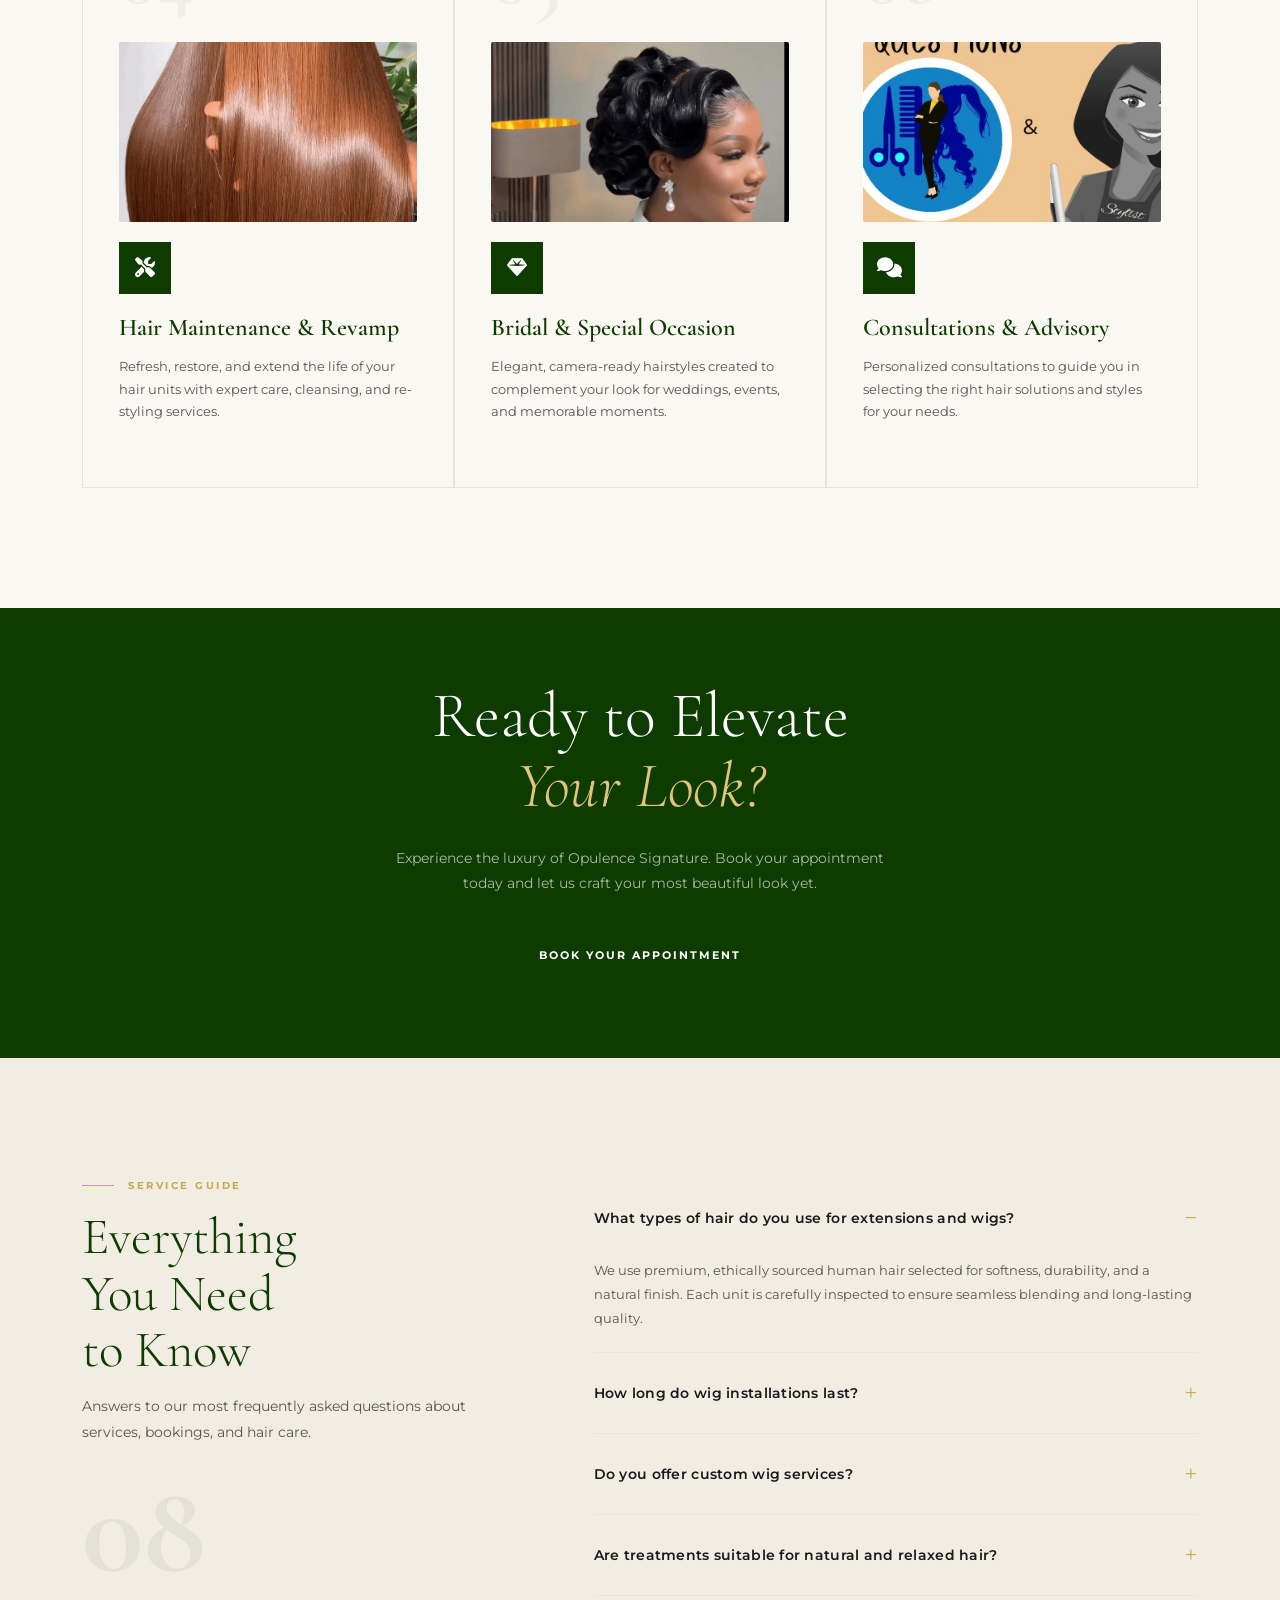
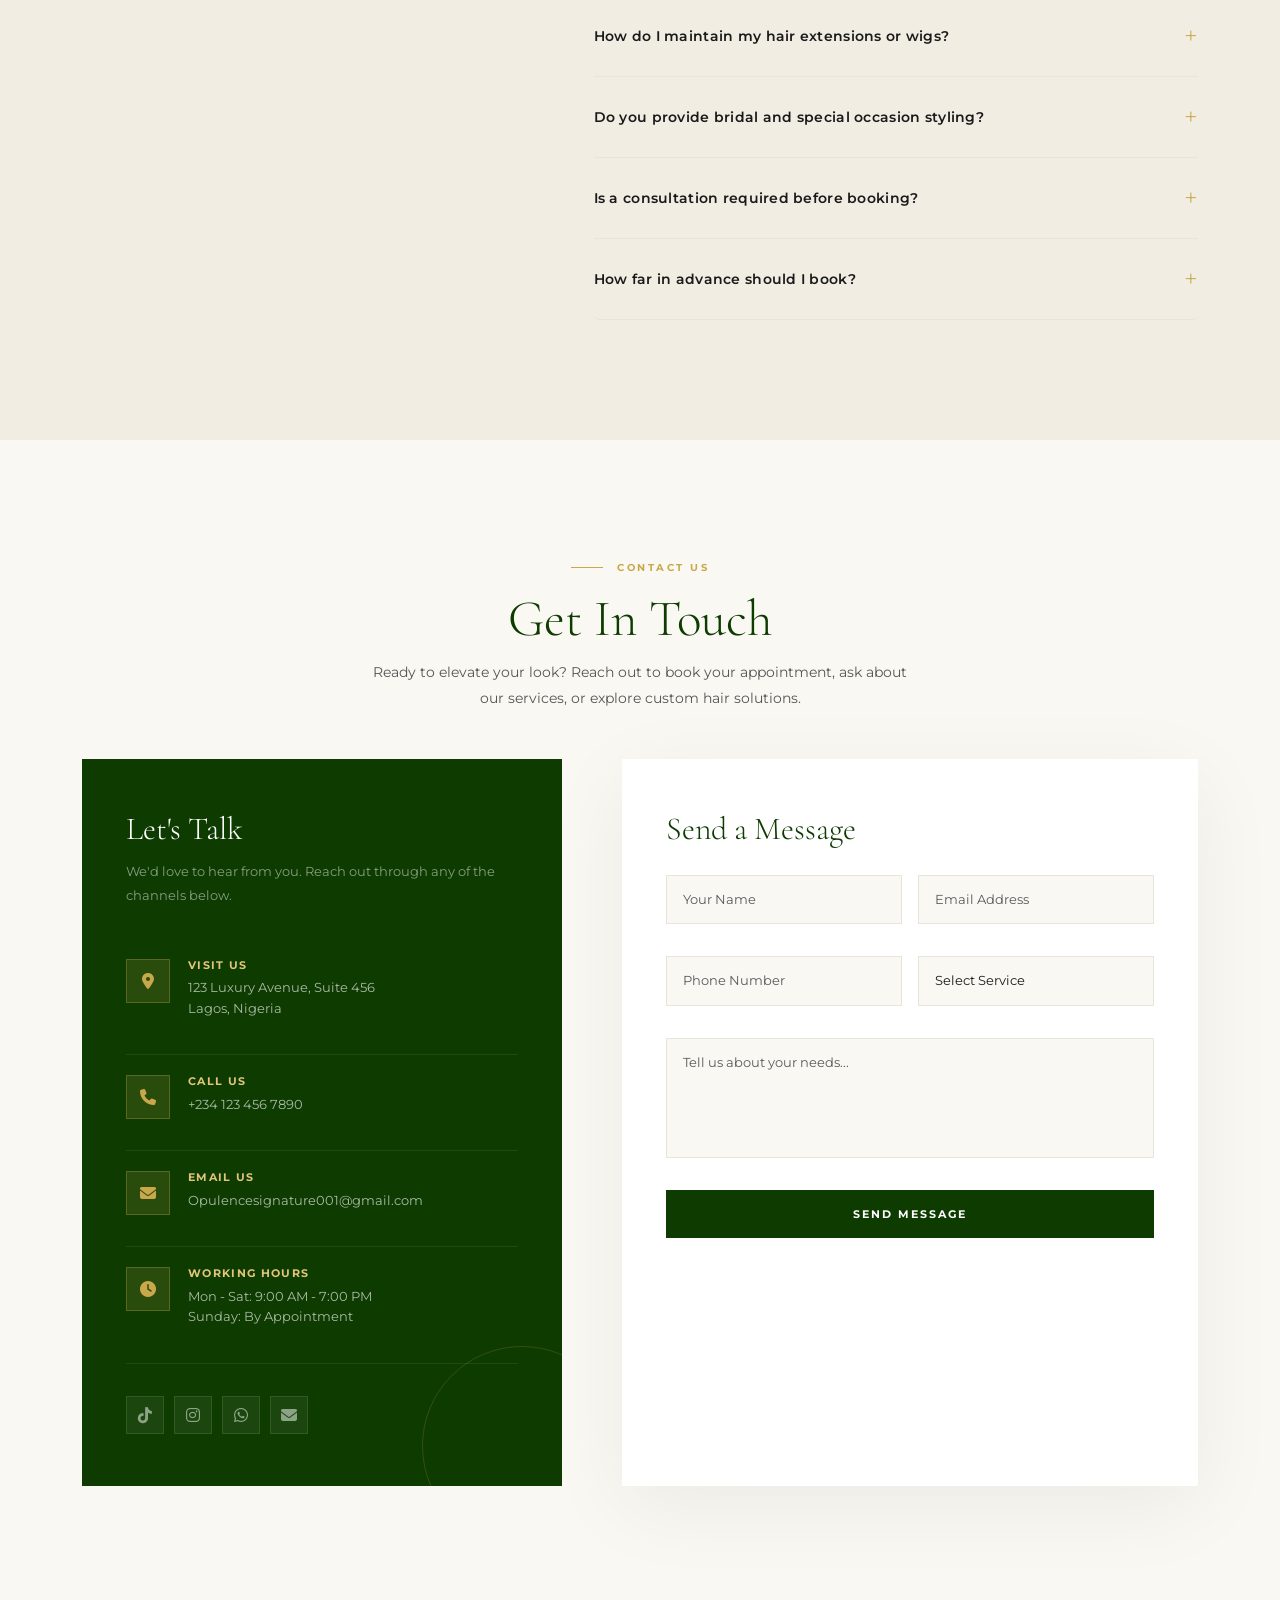
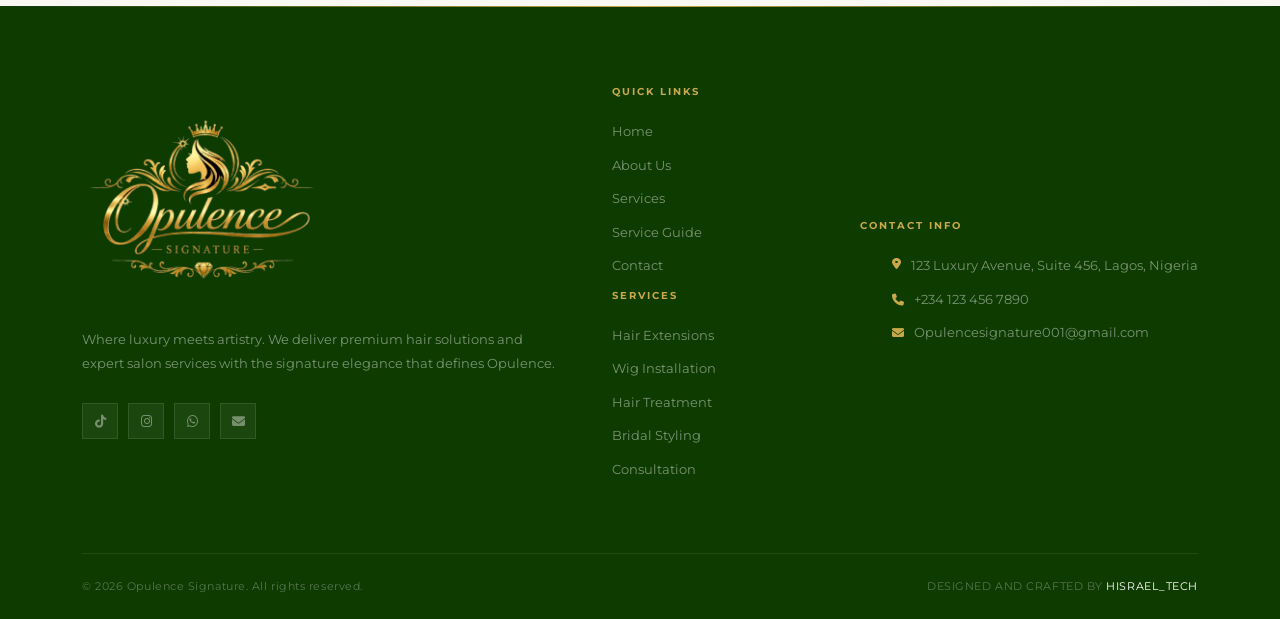
==== commit 84ca109a: "update" ====
--- a/index.html
+++ b/index.html
@@ -35,19 +35,31 @@
             <span id="info"></span>
           </div>
           <div class="socials">
-            <a href="#" aria-label="Facebook" class="fa-brands fa-facebook"></a>
-            <a href="#" aria-label="Email" class="fa-solid fa-envelope"></a>
+            <a
+              href="mailto:opulencesignature001@gmail.com"
+              aria-label="Email"
+              class="fa-solid fa-envelope"
+            ></a>
             <a
               href="#"
               aria-label="Location"
               class="fa-solid fa-location-dot"
             ></a>
             <a
-              href="#"
+              href="https://www.instagram.com/Opulence_signature"
               aria-label="Instagram"
               class="fa-brands fa-instagram"
             ></a>
-            <a href="#" aria-label="WhatsApp" class="fa-brands fa-whatsapp"></a>
+            <a
+              href="https://wa.me/+2348104240201"
+              aria-label="WhatsApp"
+              class="fa-brands fa-whatsapp"
+            ></a>
+            <a
+              href="https://www.tiktok.com/@Opulence_signature"
+              aria-label="Tiktok"
+              class="fa-brands fa-tiktok"
+            ></a>
           </div>
         </div>
       </div>
@@ -751,8 +763,8 @@
               <div class="contact-details">
                 <h5>Email Us</h5>
                 <p>
-                  <a href="mailto:hello@opulencesignature.com"
-                    >hello@opulencesignature.com</a
+                  <a href="mailto:Opulencesignature001@gmail.com"
+                    >Opulencesignature001@gmail.com</a
                   >
                 </p>
               </div>
@@ -766,17 +778,29 @@
             </div>
 
             <div class="social-links">
-              <a href="#" class="social-link" aria-label="Facebook"
-                ><i class="fa-brands fa-facebook-f"></i
+              <a
+                href="https://www.tiktok.com/@Opulence_signature"
+                class="social-link"
+                aria-label="Tiktok"
+                ><i class="fa-brands fa-tiktok"></i
               ></a>
-              <a href="#" class="social-link" aria-label="Instagram"
+              <a
+                href="https://www.instagram.com/Opulence_signature"
+                class="social-link"
+                aria-label="Instagram"
                 ><i class="fa-brands fa-instagram"></i
               ></a>
-              <a href="#" class="social-link" aria-label="WhatsApp"
+              <a
+                href="https://wa.me/+2348104240201"
+                class="social-link"
+                aria-label="WhatsApp"
                 ><i class="fa-brands fa-whatsapp"></i
               ></a>
-              <a href="#" class="social-link" aria-label="Twitter"
-                ><i class="fa-brands fa-twitter"></i
+              <a
+                href="mailto:Opulencesignature001@gmail.com"
+                class="social-link"
+                aria-label=""
+                ><i class="fa-solid fa-envelope"></i
               ></a>
             </div>
           </div>
@@ -857,17 +881,23 @@
               Opulence.
             </p>
             <div class="footer-socials">
-              <a href="#" class="footer-social-link"
-                ><i class="fa-brands fa-facebook-f"></i
+              <a
+                href="https://www.tiktok.com/@Opulence_signature"
+                class="footer-social-link"
+                ><i class="fa-brands fa-tiktok"></i
               ></a>
-              <a href="#" class="footer-social-link"
+              <a
+                href="https://www.instagram.com/Opulence_signature"
+                class="footer-social-link"
                 ><i class="fa-brands fa-instagram"></i
               ></a>
-              <a href="#" class="footer-social-link"
+              <a href="https://wa.me/+2348104240201" class="footer-social-link"
                 ><i class="fa-brands fa-whatsapp"></i
               ></a>
-              <a href="#" class="footer-social-link"
-                ><i class="fa-brands fa-twitter"></i
+              <a
+                href="mailto:opulencesignature001@gmail.com"
+                class="footer-social-link"
+                ><i class="fa-solid fa-envelope"></i
               ></a>
             </div>
           </div>
@@ -944,7 +974,7 @@
                     class="fa-solid fa-envelope"
                     style="color: #c9a84c; font-size: 12px"
                   ></i>
-                  hello@opulencesignature.com
+                  Opulencesignature001@gmail.com
                 </li>
               </ul>
             </div>
@@ -952,7 +982,7 @@
         </div>
 
         <div class="footer-bottom">
-          <p>© 2025 Opulence Signature. All rights reserved.</p>
+          <p>© 2026 Opulence Signature. All rights reserved.</p>
           <p>
             DESIGNED AND CRAFTED BY
             <a href="https://wa.me/+2348180980419" class="text-white"
